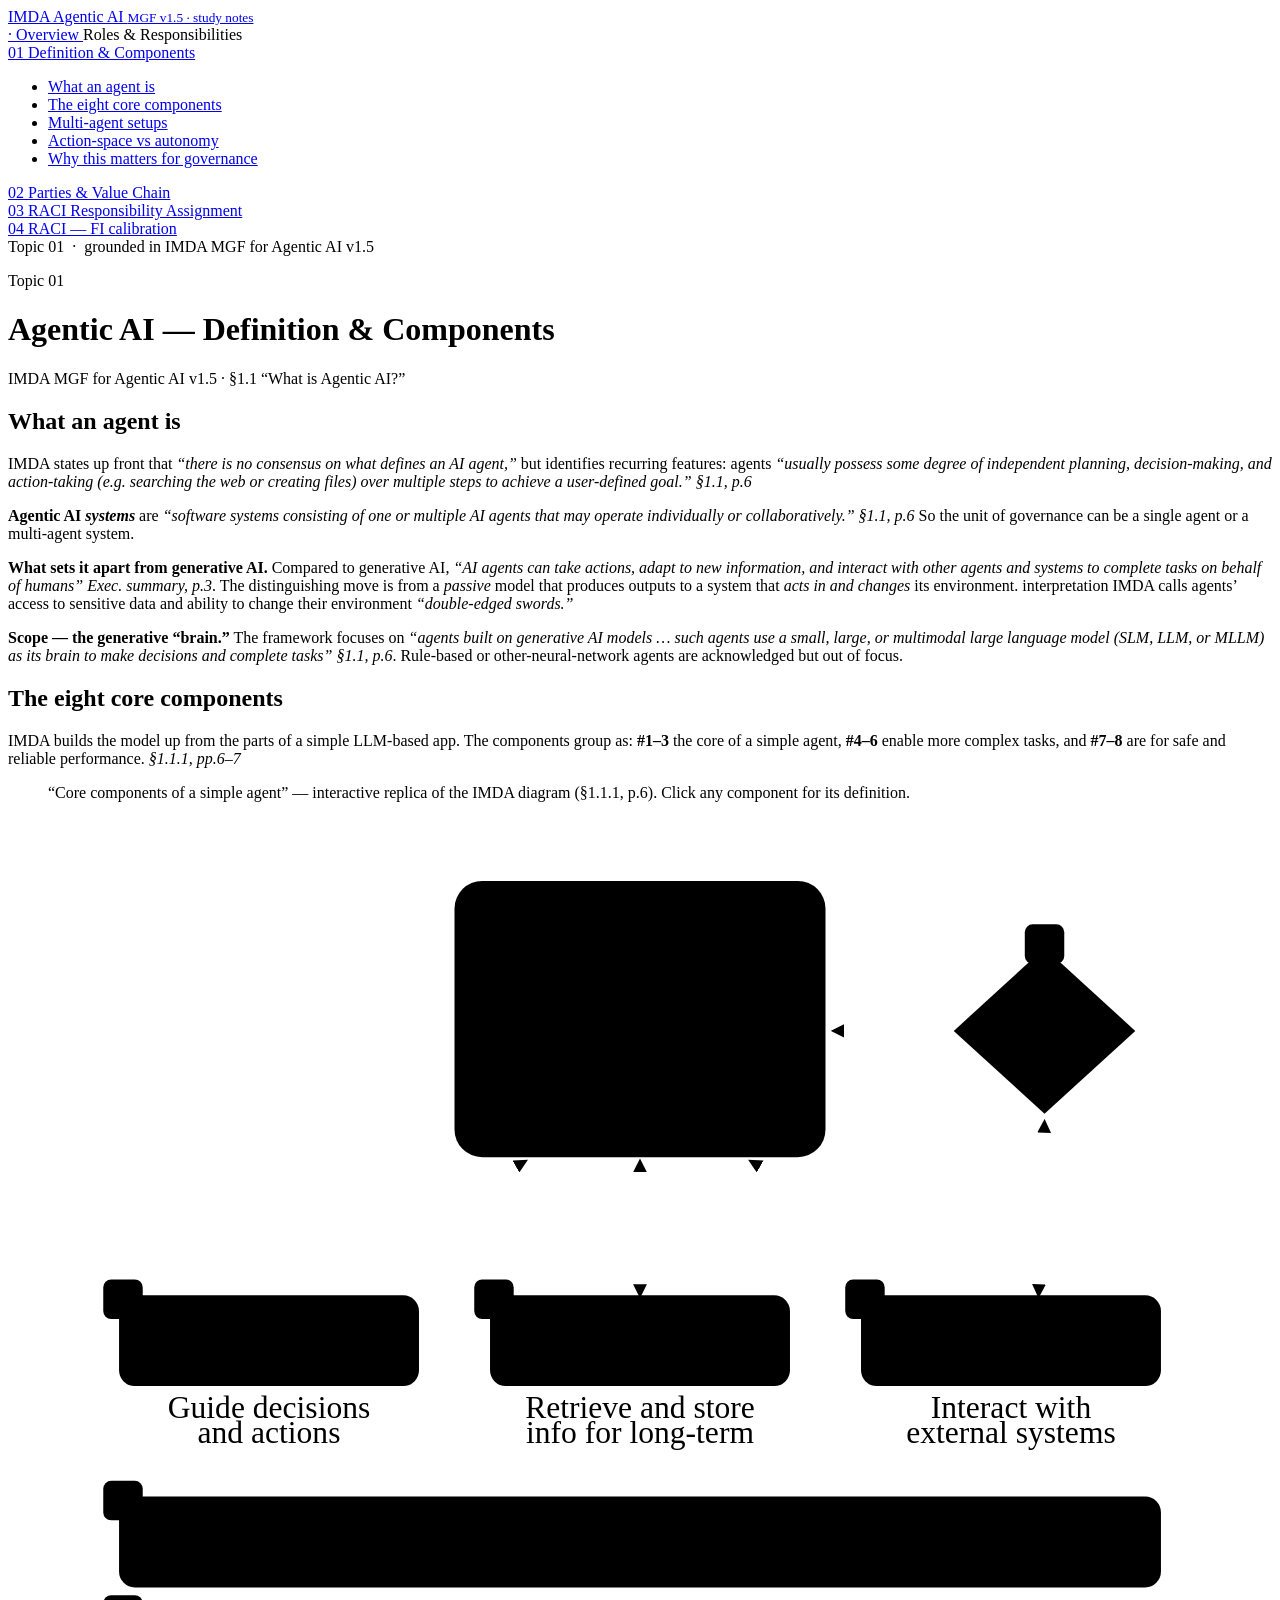
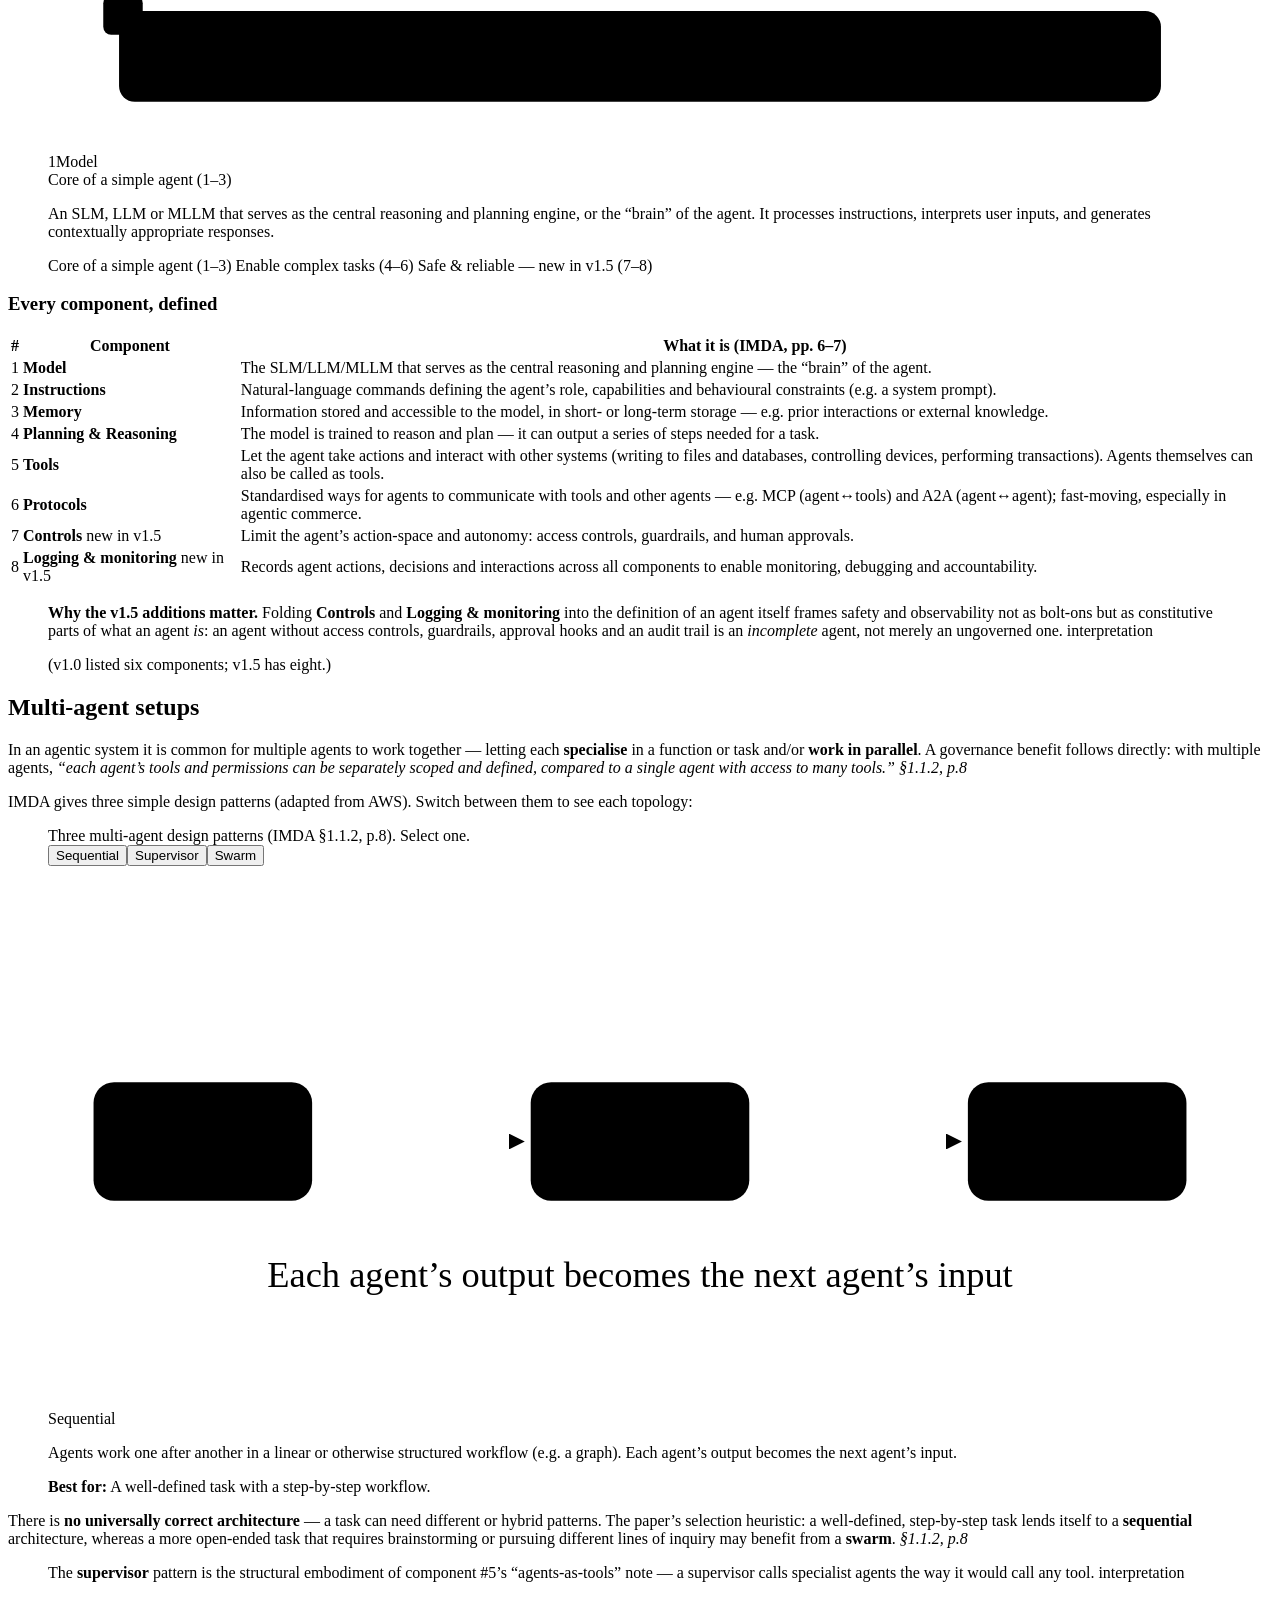
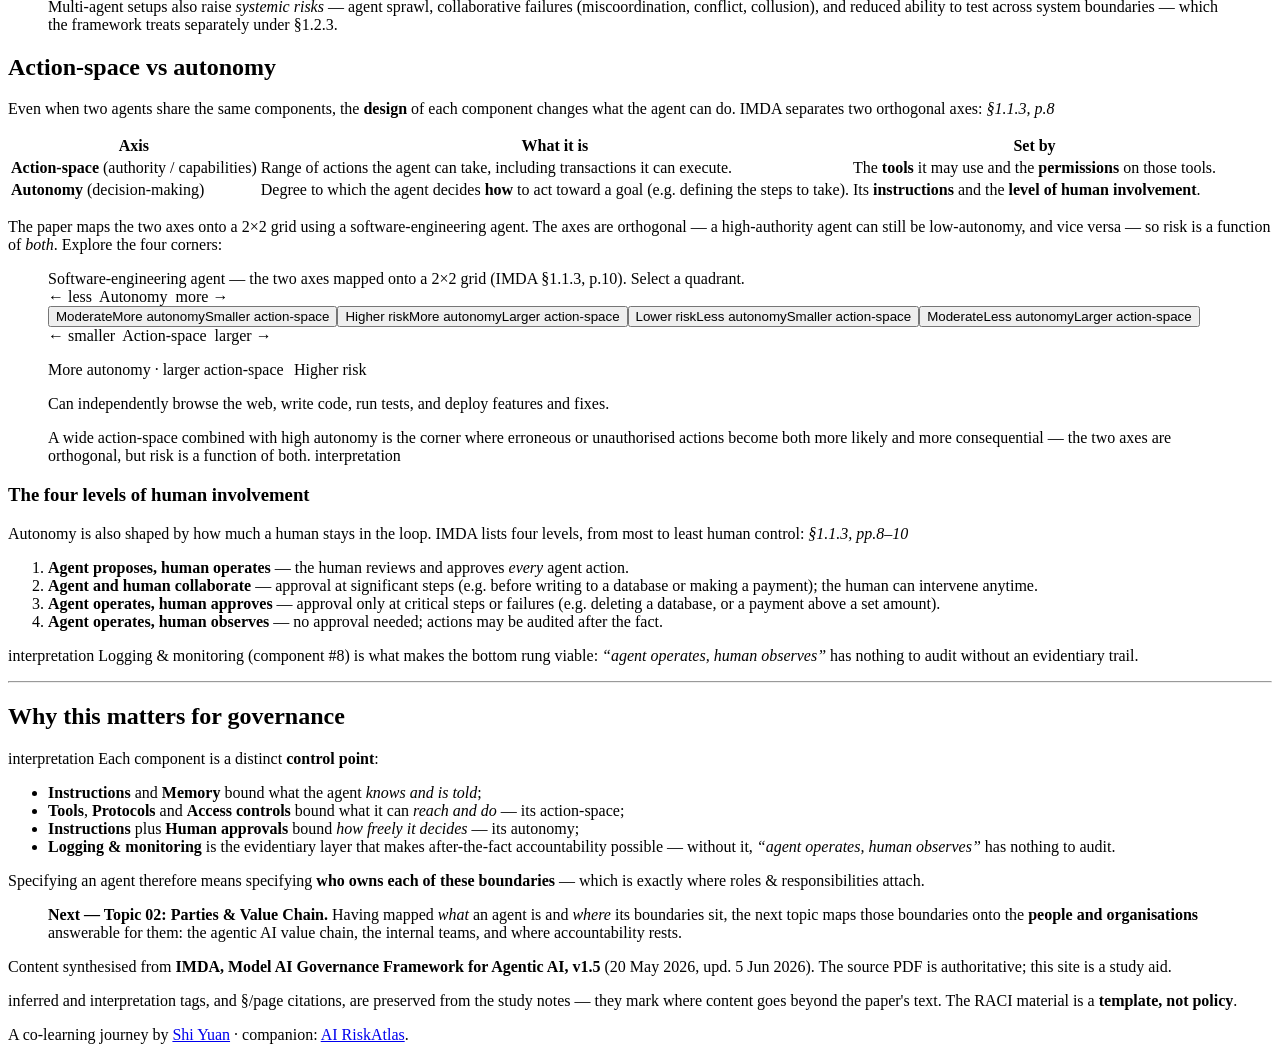
==== topics/01-definition-and-components/index.html @ af9952f1 "deploy: 4b1be02dca4de7b9a0b0b59818ac076d684503c4 tangshiyuan/imda-agentic@4b1be02dca4de7b9a0b0b59818" ====
<!DOCTYPE html><html lang="en"> <head><meta charset="utf-8"><meta name="viewport" content="width=device-width, initial-scale=1"><meta name="generator" content="Astro v5.18.2"><title>Agentic AI — Definition &amp; Components · IMDA Agentic AI</title><meta name="description" content="An interactive study of the IMDA Model AI Governance Framework for Agentic AI (v1.5)."><link rel="stylesheet" href="/imda-agentic-site/_astro/index.CFc7C2Ua.css"></head> <body> <div class="shell"> <aside class="sidebar"> <a class="brand" href="/imda-agentic-site/">
IMDA Agentic AI
<small>MGF v1.5 · study notes</small> </a> <nav class="nav" aria-label="Topics"> <a href="/imda-agentic-site/" class> <span class="num">·</span> Overview
</a> <span class="nav-label">Roles &amp; Responsibilities</span> <div class="nav-group"> <a href="/imda-agentic-site/topics/01-definition-and-components" class="active"> <span class="num">01</span> Definition &amp; Components </a> <ul class="subnav"> <li><a href="#what-an-agent-is" data-slug="what-an-agent-is">What an agent is</a></li><li><a href="#the-eight-core-components" data-slug="the-eight-core-components">The eight core components</a></li><li><a href="#multi-agent-setups" data-slug="multi-agent-setups">Multi-agent setups</a></li><li><a href="#action-space-vs-autonomy" data-slug="action-space-vs-autonomy">Action-space vs autonomy</a></li><li><a href="#why-this-matters-for-governance" data-slug="why-this-matters-for-governance">Why this matters for governance</a></li> </ul> </div><div class="nav-group"> <a href="/imda-agentic-site/topics/02-parties-and-value-chain" class> <span class="num">02</span> Parties &amp; Value Chain </a>  </div><div class="nav-group"> <a href="/imda-agentic-site/topics/03-rr-raci-scaffold" class> <span class="num">03</span> RACI Responsibility Assignment </a>  </div><div class="nav-group"> <a href="/imda-agentic-site/topics/04-raci-fi-calibration" class> <span class="num">04</span> RACI — FI calibration </a>  </div> </nav> </aside> <div class="main"> <div class="topbar"> <span class="crumb">Topic 01</span>
&nbsp;·&nbsp; grounded in IMDA MGF for Agentic AI v1.5
</div> <main class="content"> <header class="page-head"> <p class="eyebrow">Topic 01</p> <h1>Agentic AI — Definition &amp; Components</h1> <p class="subtitle">IMDA MGF for Agentic AI v1.5 · §1.1 “What is Agentic AI?”</p> </header> <div class="prose"> <h2 id="what-an-agent-is">What an agent is</h2>
<p>IMDA states up front that <em>“there is no consensus on what defines an AI agent,”</em> but identifies recurring features: agents <em>“usually possess some degree of independent planning, decision-making, and action-taking (e.g. searching the web or creating files) over multiple steps to achieve a user-defined goal.”</em> <cite class="cite" title="IMDA MGF for Agentic AI v1.5 — §1.1 What is Agentic AI?">§1.1, p.6</cite></p>
<p><strong>Agentic AI <em>systems</em></strong> are <em>“software systems consisting of one or multiple AI agents that may operate individually or collaboratively.”</em> <cite class="cite" title="IMDA MGF for Agentic AI v1.5 — §1.1">§1.1, p.6</cite> So the unit of governance can be a single agent or a multi-agent system.</p>
<p><strong>What sets it apart from generative AI.</strong> Compared to generative AI, <em>“AI agents can take actions, adapt to new information, and interact with other agents and systems to complete tasks on behalf of humans”</em> <cite class="cite" title="IMDA MGF for Agentic AI v1.5 — Executive Summary">Exec. summary, p.3</cite>. The distinguishing move is from a <em>passive</em> model that produces outputs to a system that <em>acts in and changes</em> its environment. <span class="marker marker-interpretation" title="Interpretation — synthesis going beyond the IMDA text; not stated in the paper.">interpretation</span> IMDA calls agents’ access to sensitive data and ability to change their environment <em>“double-edged swords.”</em></p>
<p><strong>Scope — the generative “brain.”</strong> The framework focuses on <em>“agents built on generative AI models … such agents use a small, large, or multimodal large language model (SLM, LLM, or MLLM) as its brain to make decisions and complete tasks”</em> <cite class="cite" title="IMDA MGF for Agentic AI v1.5 — §1.1">§1.1, p.6</cite>. Rule-based or other-neural-network agents are acknowledged but out of focus.</p>
<h2 id="the-eight-core-components">The eight core components</h2>
<p>IMDA builds the model up from the parts of a simple LLM-based app. The components group as: <strong>#1–3</strong> the core of a simple agent, <strong>#4–6</strong> enable more complex tasks, and <strong>#7–8</strong> are for safe and reliable performance. <cite class="cite" title="IMDA MGF for Agentic AI v1.5 — §1.1.1 Core components">§1.1.1, pp.6–7</cite></p>
<astro-island uid="Zp6GuY" prefix="r3" component-url="/imda-agentic-site/_astro/ComponentDiagram.2StuelIk.js" component-export="default" renderer-url="/imda-agentic-site/_astro/client.DDKUPYx9.js" props="{}" ssr client="visible" opts="{&quot;name&quot;:&quot;ComponentDiagram&quot;,&quot;value&quot;:true}" await-children><figure class="cd"><figcaption class="cd-caption">“Core components of a simple agent” — interactive replica of the IMDA diagram (§1.1.1, p.6). Click any component for its definition.</figcaption><div class="cd-layout"><svg class="cd-svg" viewBox="0 0 600 480" role="img" aria-label="Diagram of the eight core components of an agent"><title>Core components of a simple agent</title><defs><marker id="cd-ah" viewBox="0 0 10 10" refX="8" refY="5" markerWidth="7" markerHeight="7" orient="auto-start-reverse"><path d="M0,0 L10,5 L0,10 z" class="cd-arrowhead"></path></marker></defs><rect class="cd-brain" x="206" y="40" width="188" height="140" rx="14"></rect><path class="cd-arrow-line" d="M120,250 L242,182" marker-end="url(#cd-ah)"></path><path class="cd-arrow-line" d="M300,250 L300,182" marker-start="url(#cd-ah)" marker-end="url(#cd-ah)"></path><path class="cd-arrow-line" d="M478,250 L356,182" marker-end="url(#cd-ah)"></path><path class="cd-arrow-line" d="M502,250 L505,162" marker-start="url(#cd-ah)" marker-end="url(#cd-ah)"></path><path class="cd-arrow-line" d="M459,116 L398,116" marker-end="url(#cd-ah)"></path><g class="cd-node cd-core selected" role="button" tabindex="0" aria-pressed="true" aria-label="1. Model"><rect class="cd-rect" x="222" y="54" width="156" height="42" rx="8"></rect><text class="cd-label" x="300" y="75" text-anchor="middle" dominant-baseline="central">Model</text><g class="cd-badge" aria-hidden="true"><rect x="214" y="46" width="20" height="20" rx="4"></rect><text x="224" y="56" text-anchor="middle" dominant-baseline="central">1</text></g></g><g class="cd-node cd-enabling" role="button" tabindex="0" aria-pressed="false" aria-label="4. Planning &amp; Reasoning"><rect class="cd-rect" x="222" y="108" width="156" height="56" rx="8"></rect><text class="cd-label" x="300" y="128" text-anchor="middle" dominant-baseline="central">Planning &amp;</text><text class="cd-label" x="300" y="144" text-anchor="middle" dominant-baseline="central">Reasoning</text><g class="cd-badge" aria-hidden="true"><rect x="214" y="100" width="20" height="20" rx="4"></rect><text x="224" y="110" text-anchor="middle" dominant-baseline="central">4</text></g></g><g class="cd-node cd-enabling" role="button" tabindex="0" aria-pressed="false" aria-label="6. Protocols"><polygon class="cd-rect" points="505,74 551,116 505,158 459,116"></polygon><text class="cd-label" x="505" y="111" text-anchor="middle" dominant-baseline="central">Protocols</text><text class="cd-sublabel" x="505" y="126" text-anchor="middle" dominant-baseline="central">e.g. MCP</text><g class="cd-badge" aria-hidden="true"><rect x="495" y="62" width="20" height="20" rx="4"></rect><text x="505" y="72" text-anchor="middle" dominant-baseline="central">6</text></g></g><g class="cd-node cd-core" role="button" tabindex="0" aria-pressed="false" aria-label="2. Instructions"><rect class="cd-rect" x="36" y="250" width="152" height="46" rx="8"></rect><text class="cd-label" x="112" y="273" text-anchor="middle" dominant-baseline="central">Instructions</text><g class="cd-badge" aria-hidden="true"><rect x="28" y="242" width="20" height="20" rx="4"></rect><text x="38" y="252" text-anchor="middle" dominant-baseline="central">2</text></g><text class="cd-undercap" x="112" y="312" text-anchor="middle">Guide decisions</text><text class="cd-undercap" x="112" y="325" text-anchor="middle">and actions</text></g><g class="cd-node cd-core" role="button" tabindex="0" aria-pressed="false" aria-label="3. Memory"><rect class="cd-rect" x="224" y="250" width="152" height="46" rx="8"></rect><text class="cd-label" x="300" y="273" text-anchor="middle" dominant-baseline="central">Memory</text><g class="cd-badge" aria-hidden="true"><rect x="216" y="242" width="20" height="20" rx="4"></rect><text x="226" y="252" text-anchor="middle" dominant-baseline="central">3</text></g><text class="cd-undercap" x="300" y="312" text-anchor="middle">Retrieve and store</text><text class="cd-undercap" x="300" y="325" text-anchor="middle">info for long-term</text></g><g class="cd-node cd-enabling" role="button" tabindex="0" aria-pressed="false" aria-label="5. Tools"><rect class="cd-rect" x="412" y="250" width="152" height="46" rx="8"></rect><text class="cd-label" x="488" y="273" text-anchor="middle" dominant-baseline="central">Tools</text><g class="cd-badge" aria-hidden="true"><rect x="404" y="242" width="20" height="20" rx="4"></rect><text x="414" y="252" text-anchor="middle" dominant-baseline="central">5</text></g><text class="cd-undercap" x="488" y="312" text-anchor="middle">Interact with</text><text class="cd-undercap" x="488" y="325" text-anchor="middle">external systems</text></g><g class="cd-node cd-safe" role="button" tabindex="0" aria-pressed="false" aria-label="7. Controls"><rect class="cd-rect" x="36" y="352" width="528" height="46" rx="8"></rect><text x="300" y="376" text-anchor="middle" dominant-baseline="central"><tspan class="cd-bar-label">Controls </tspan><tspan class="cd-bar-sub">· access controls · guardrails · human approvals</tspan></text><g class="cd-badge" aria-hidden="true"><rect x="28" y="344" width="20" height="20" rx="4"></rect><text x="38" y="354" text-anchor="middle" dominant-baseline="central">7</text></g><g class="cd-vtag" aria-hidden="true"><rect x="508" y="364" width="46" height="20" rx="5"></rect><text x="531" y="374" text-anchor="middle" dominant-baseline="central">v1.5</text></g></g><g class="cd-node cd-safe" role="button" tabindex="0" aria-pressed="false" aria-label="8. Logging &amp; monitoring"><rect class="cd-rect" x="36" y="410" width="528" height="46" rx="8"></rect><text class="cd-bar-label" x="300" y="434" text-anchor="middle" dominant-baseline="central">Logging and monitoring</text><g class="cd-badge" aria-hidden="true"><rect x="28" y="402" width="20" height="20" rx="4"></rect><text x="38" y="412" text-anchor="middle" dominant-baseline="central">8</text></g><g class="cd-vtag" aria-hidden="true"><rect x="508" y="422" width="46" height="20" rx="5"></rect><text x="531" y="432" text-anchor="middle" dominant-baseline="central">v1.5</text></g></g></svg><aside class="cd-panel" aria-live="polite"><div class="cd-panel-head"><span class="cd-pn-num">1</span><span class="cd-pn-name">Model</span></div><span class="cd-grouptag core">Core of a simple agent (1–3)</span><p class="cd-def">An SLM, LLM or MLLM that serves as the central reasoning and planning engine, or the “brain” of the agent. It processes instructions, interprets user inputs, and generates contextually appropriate responses.</p></aside></div><div class="cd-legend" aria-hidden="true"><span><i class="cd-sw cd-sw-core"></i> Core of a simple agent (1–3)</span><span><i class="cd-sw cd-sw-enabling"></i> Enable complex tasks (4–6)</span><span><i class="cd-sw cd-sw-safe"></i> Safe &amp; reliable — new in v1.5 (7–8)</span></div></figure><!--astro:end--></astro-island>
<h3 id="every-component-defined">Every component, defined</h3>


















































<table><thead><tr><th>#</th><th>Component</th><th>What it is (IMDA, pp. 6–7)</th></tr></thead><tbody><tr><td>1</td><td><strong>Model</strong></td><td>The SLM/LLM/MLLM that serves as the central reasoning and planning engine — the “brain” of the agent.</td></tr><tr><td>2</td><td><strong>Instructions</strong></td><td>Natural-language commands defining the agent’s role, capabilities and behavioural constraints (e.g. a system prompt).</td></tr><tr><td>3</td><td><strong>Memory</strong></td><td>Information stored and accessible to the model, in short- or long-term storage — e.g. prior interactions or external knowledge.</td></tr><tr><td>4</td><td><strong>Planning &amp; Reasoning</strong></td><td>The model is trained to reason and plan — it can output a series of steps needed for a task.</td></tr><tr><td>5</td><td><strong>Tools</strong></td><td>Let the agent take actions and interact with other systems (writing to files and databases, controlling devices, performing transactions). Agents themselves can also be called as tools.</td></tr><tr><td>6</td><td><strong>Protocols</strong></td><td>Standardised ways for agents to communicate with tools and other agents — e.g. MCP (agent↔tools) and A2A (agent↔agent); fast-moving, especially in agentic commerce.</td></tr><tr><td>7</td><td><strong>Controls</strong> <span class="tag-new">new in v1.5</span></td><td>Limit the agent’s action-space and autonomy: access controls, guardrails, and human approvals.</td></tr><tr><td>8</td><td><strong>Logging &amp; monitoring</strong> <span class="tag-new">new in v1.5</span></td><td>Records agent actions, decisions and interactions across all components to enable monitoring, debugging and accountability.</td></tr></tbody></table>
<blockquote>
<p><strong>Why the v1.5 additions matter.</strong> Folding <strong>Controls</strong> and <strong>Logging &amp; monitoring</strong> into the definition of an agent itself frames safety and observability not as bolt-ons but as constitutive parts of what an agent <em>is</em>: an agent without access controls, guardrails, approval hooks and an audit trail is an <em>incomplete</em> agent, not merely an ungoverned one. <span class="marker marker-interpretation" title="Interpretation — synthesis going beyond the IMDA text; not stated in the paper.">interpretation</span></p>
<p>(v1.0 listed six components; v1.5 has eight.)</p>
</blockquote>
<h2 id="multi-agent-setups">Multi-agent setups</h2>
<p>In an agentic system it is common for multiple agents to work together — letting each <strong>specialise</strong> in a function or task and/or <strong>work in parallel</strong>. A governance benefit follows directly: with multiple agents, <em>“each agent’s tools and permissions can be separately scoped and defined, compared to a single agent with access to many tools.”</em> <cite class="cite" title="IMDA MGF for Agentic AI v1.5 — §1.1.2 Multi-agent setups">§1.1.2, p.8</cite></p>
<p>IMDA gives three simple design patterns (adapted from AWS). Switch between them to see each topology:</p>
<style>astro-island,astro-slot,astro-static-slot{display:contents}</style><script>(()=>{var a=(s,i,o)=>{let r=async()=>{await(await s())()},t=typeof i.value=="object"?i.value:void 0,c={rootMargin:t==null?void 0:t.rootMargin},n=new IntersectionObserver(e=>{for(let l of e)if(l.isIntersecting){n.disconnect(),r();break}},c);for(let e of o.children)n.observe(e)};(self.Astro||(self.Astro={})).visible=a;window.dispatchEvent(new Event("astro:visible"));})();</script><script>(()=>{var A=Object.defineProperty;var g=(i,o,a)=>o in i?A(i,o,{enumerable:!0,configurable:!0,writable:!0,value:a}):i[o]=a;var d=(i,o,a)=>g(i,typeof o!="symbol"?o+"":o,a);{let i={0:t=>m(t),1:t=>a(t),2:t=>new RegExp(t),3:t=>new Date(t),4:t=>new Map(a(t)),5:t=>new Set(a(t)),6:t=>BigInt(t),7:t=>new URL(t),8:t=>new Uint8Array(t),9:t=>new Uint16Array(t),10:t=>new Uint32Array(t),11:t=>1/0*t},o=t=>{let[l,e]=t;return l in i?i[l](e):void 0},a=t=>t.map(o),m=t=>typeof t!="object"||t===null?t:Object.fromEntries(Object.entries(t).map(([l,e])=>[l,o(e)]));class y extends HTMLElement{constructor(){super(...arguments);d(this,"Component");d(this,"hydrator");d(this,"hydrate",async()=>{var b;if(!this.hydrator||!this.isConnected)return;let e=(b=this.parentElement)==null?void 0:b.closest("astro-island[ssr]");if(e){e.addEventListener("astro:hydrate",this.hydrate,{once:!0});return}let c=this.querySelectorAll("astro-slot"),n={},h=this.querySelectorAll("template[data-astro-template]");for(let r of h){let s=r.closest(this.tagName);s!=null&&s.isSameNode(this)&&(n[r.getAttribute("data-astro-template")||"default"]=r.innerHTML,r.remove())}for(let r of c){let s=r.closest(this.tagName);s!=null&&s.isSameNode(this)&&(n[r.getAttribute("name")||"default"]=r.innerHTML)}let p;try{p=this.hasAttribute("props")?m(JSON.parse(this.getAttribute("props"))):{}}catch(r){let s=this.getAttribute("component-url")||"<unknown>",v=this.getAttribute("component-export");throw v&&(s+=` (export ${v})`),console.error(`[hydrate] Error parsing props for component ${s}`,this.getAttribute("props"),r),r}let u;await this.hydrator(this)(this.Component,p,n,{client:this.getAttribute("client")}),this.removeAttribute("ssr"),this.dispatchEvent(new CustomEvent("astro:hydrate"))});d(this,"unmount",()=>{this.isConnected||this.dispatchEvent(new CustomEvent("astro:unmount"))})}disconnectedCallback(){document.removeEventListener("astro:after-swap",this.unmount),document.addEventListener("astro:after-swap",this.unmount,{once:!0})}connectedCallback(){if(!this.hasAttribute("await-children")||document.readyState==="interactive"||document.readyState==="complete")this.childrenConnectedCallback();else{let e=()=>{document.removeEventListener("DOMContentLoaded",e),c.disconnect(),this.childrenConnectedCallback()},c=new MutationObserver(()=>{var n;((n=this.lastChild)==null?void 0:n.nodeType)===Node.COMMENT_NODE&&this.lastChild.nodeValue==="astro:end"&&(this.lastChild.remove(),e())});c.observe(this,{childList:!0}),document.addEventListener("DOMContentLoaded",e)}}async childrenConnectedCallback(){let e=this.getAttribute("before-hydration-url");e&&await import(e),this.start()}async start(){let e=JSON.parse(this.getAttribute("opts")),c=this.getAttribute("client");if(Astro[c]===void 0){window.addEventListener(`astro:${c}`,()=>this.start(),{once:!0});return}try{await Astro[c](async()=>{let n=this.getAttribute("renderer-url"),[h,{default:p}]=await Promise.all([import(this.getAttribute("component-url")),n?import(n):()=>()=>{}]),u=this.getAttribute("component-export")||"default";if(!u.includes("."))this.Component=h[u];else{this.Component=h;for(let f of u.split("."))this.Component=this.Component[f]}return this.hydrator=p,this.hydrate},e,this)}catch(n){console.error(`[astro-island] Error hydrating ${this.getAttribute("component-url")}`,n)}}attributeChangedCallback(){this.hydrate()}}d(y,"observedAttributes",["props"]),customElements.get("astro-island")||customElements.define("astro-island",y)}})();</script><astro-island uid="Z1gFYyx" prefix="r4" component-url="/imda-agentic-site/_astro/MultiAgentPatterns.zB-WgwzD.js" component-export="default" renderer-url="/imda-agentic-site/_astro/client.DDKUPYx9.js" props="{}" ssr client="visible" opts="{&quot;name&quot;:&quot;MultiAgentPatterns&quot;,&quot;value&quot;:true}" await-children><figure class="ma"><figcaption class="ma-caption">Three multi-agent design patterns (IMDA §1.1.2, p.8). Select one.</figcaption><div class="ma-tabs" role="tablist" aria-label="Multi-agent patterns"><button type="button" role="tab" aria-selected="true" class="ma-tab active">Sequential</button><button type="button" role="tab" aria-selected="false" class="ma-tab">Supervisor</button><button type="button" role="tab" aria-selected="false" class="ma-tab">Swarm</button></div><div class="ma-layout"><svg class="ma-svg" viewBox="0 0 520 230" role="img" aria-label="Sequential pattern topology"><defs><marker id="ma-ah" viewBox="0 0 10 10" refX="8" refY="5" markerWidth="7" markerHeight="7" orient="auto-start-reverse"><path d="M0,0 L10,5 L0,10 z" class="ma-edge-head"></path></marker></defs><path class="ma-edge" d="M116,121 L208,121" marker-end="url(#ma-ah)"></path><path class="ma-edge" d="M308,121 L400,121" marker-end="url(#ma-ah)"></path><g class="ma-node ma-agent"><rect x="20" y="95" width="96" height="52" rx="9"></rect><text class="ma-label" x="68" y="123" text-anchor="middle" dominant-baseline="central">Agent</text></g><g class="ma-node ma-agent"><rect x="212" y="95" width="96" height="52" rx="9"></rect><text class="ma-label" x="260" y="123" text-anchor="middle" dominant-baseline="central">Agent</text></g><g class="ma-node ma-agent"><rect x="404" y="95" width="96" height="52" rx="9"></rect><text class="ma-label" x="452" y="123" text-anchor="middle" dominant-baseline="central">Agent</text></g><text class="ma-flowcap" x="260" y="185" text-anchor="middle">Each agent’s output becomes the next agent’s input</text></svg><aside class="ma-panel" aria-live="polite"><p class="ma-panel-name">Sequential</p><p class="ma-def">Agents work one after another in a linear or otherwise structured workflow (e.g. a graph). Each agent’s output becomes the next agent’s input.</p><p class="ma-best"><strong>Best for:</strong> <!-- -->A well-defined task with a step-by-step workflow.</p></aside></div></figure><!--astro:end--></astro-island>
<p>There is <strong>no universally correct architecture</strong> — a task can need different or hybrid patterns. The paper’s selection heuristic: a well-defined, step-by-step task lends itself to a <strong>sequential</strong> architecture, whereas a more open-ended task that requires brainstorming or pursuing different lines of inquiry may benefit from a <strong>swarm</strong>. <cite class="cite" title="IMDA MGF for Agentic AI v1.5 — §1.1.2">§1.1.2, p.8</cite></p>
<blockquote>
<p>The <strong>supervisor</strong> pattern is the structural embodiment of component #5’s “agents-as-tools” note — a supervisor calls specialist agents the way it would call any tool. <span class="marker marker-interpretation" title="Interpretation — synthesis going beyond the IMDA text; not stated in the paper.">interpretation</span></p>
<p>Multi-agent setups also raise <em>systemic risks</em> — agent sprawl, collaborative failures (miscoordination, conflict, collusion), and reduced ability to test across system boundaries — which the framework treats separately under §1.2.3.</p>
</blockquote>
<h2 id="action-space-vs-autonomy">Action-space vs autonomy</h2>
<p>Even when two agents share the same components, the <strong>design</strong> of each component changes what the agent can do. IMDA separates two orthogonal axes: <cite class="cite" title="IMDA MGF for Agentic AI v1.5 — §1.1.3 How agent design affects capabilities">§1.1.3, p.8</cite></p>




















<table><thead><tr><th>Axis</th><th>What it is</th><th>Set by</th></tr></thead><tbody><tr><td><strong>Action-space</strong> (authority / capabilities)</td><td>Range of actions the agent can take, including transactions it can execute.</td><td>The <strong>tools</strong> it may use and the <strong>permissions</strong> on those tools.</td></tr><tr><td><strong>Autonomy</strong> (decision-making)</td><td>Degree to which the agent decides <strong>how</strong> to act toward a goal (e.g. defining the steps to take).</td><td>Its <strong>instructions</strong> and the <strong>level of human involvement</strong>.</td></tr></tbody></table>
<p>The paper maps the two axes onto a 2×2 grid using a software-engineering agent. The axes are orthogonal — a high-authority agent can still be low-autonomy, and vice versa — so risk is a function of <em>both</em>. Explore the four corners:</p>
<astro-island uid="LjWlu" prefix="r5" component-url="/imda-agentic-site/_astro/AutonomyGrid.BDHZIR9e.js" component-export="default" renderer-url="/imda-agentic-site/_astro/client.DDKUPYx9.js" props="{}" ssr client="visible" opts="{&quot;name&quot;:&quot;AutonomyGrid&quot;,&quot;value&quot;:true}" await-children><figure class="ag"><figcaption class="ag-caption">Software-engineering agent — the two axes mapped onto a 2×2 grid (IMDA §1.1.3, p.10). Select a quadrant.</figcaption><div class="ag-layout"><div class="ag-figure"><div class="ag-axis-y">← less  Autonomy  more →</div><div class="ag-grid" role="group" aria-label="Autonomy by action-space quadrants"><button type="button" class="ag-cell r2" aria-pressed="false"><span class="risk-pill risk-2">Moderate</span><span class="lab">More<!-- --> autonomy</span><span class="sub">Smaller<!-- --> action-space</span></button><button type="button" class="ag-cell r3 selected" aria-pressed="true"><span class="risk-pill risk-3">Higher risk</span><span class="lab">More<!-- --> autonomy</span><span class="sub">Larger<!-- --> action-space</span></button><button type="button" class="ag-cell r1" aria-pressed="false"><span class="risk-pill risk-1">Lower risk</span><span class="lab">Less<!-- --> autonomy</span><span class="sub">Smaller<!-- --> action-space</span></button><button type="button" class="ag-cell r2" aria-pressed="false"><span class="risk-pill risk-2">Moderate</span><span class="lab">Less<!-- --> autonomy</span><span class="sub">Larger<!-- --> action-space</span></button></div><div class="ag-axis-x">← smaller  Action-space  larger →</div></div><aside class="ag-panel" aria-live="polite"><p class="ag-panel-label">More<!-- --> autonomy ·<!-- --> <!-- -->larger<!-- --> action-space<!-- --> <span class="risk-pill risk-3" style="margin-left:0.4rem">Higher risk</span></p><p class="ag-eg">Can independently browse the web, write code, run tests, and deploy features and fixes.</p><p class="ag-note">A wide action-space combined with high autonomy is the corner where erroneous or unauthorised actions become both more likely and more consequential — the two axes are orthogonal, but risk is a function of both.<!-- --> <span class="marker marker-interpretation" title="Synthesis beyond the IMDA text.">interpretation</span></p></aside></div></figure><!--astro:end--></astro-island>
<h3 id="the-four-levels-of-human-involvement">The four levels of human involvement</h3>
<p>Autonomy is also shaped by how much a human stays in the loop. IMDA lists four levels, from most to least human control: <cite class="cite" title="IMDA MGF for Agentic AI v1.5 — §1.1.3, adapting Knight First Amendment Institute, ‘Levels of Autonomy for AI Agents’">§1.1.3, pp.8–10</cite></p>
<ol>
<li><strong>Agent proposes, human operates</strong> — the human reviews and approves <em>every</em> agent action.</li>
<li><strong>Agent and human collaborate</strong> — approval at significant steps (e.g. before writing to a database or making a payment); the human can intervene anytime.</li>
<li><strong>Agent operates, human approves</strong> — approval only at critical steps or failures (e.g. deleting a database, or a payment above a set amount).</li>
<li><strong>Agent operates, human observes</strong> — no approval needed; actions may be audited after the fact.</li>
</ol>
<p><span class="marker marker-interpretation" title="Synthesis beyond the IMDA text.">interpretation</span> Logging &amp; monitoring (component #8) is what makes the bottom rung viable: <em>“agent operates, human observes”</em> has nothing to audit without an evidentiary trail.</p>
<hr/>
<h2 id="why-this-matters-for-governance">Why this matters for governance</h2>
<p><span class="marker marker-interpretation" title="Interpretation — synthesis going beyond the IMDA text; not stated in the paper.">interpretation</span> Each component is a distinct <strong>control point</strong>:</p>
<ul>
<li><strong>Instructions</strong> and <strong>Memory</strong> bound what the agent <em>knows and is told</em>;</li>
<li><strong>Tools</strong>, <strong>Protocols</strong> and <strong>Access controls</strong> bound what it can <em>reach and do</em> — its action-space;</li>
<li><strong>Instructions</strong> plus <strong>Human approvals</strong> bound <em>how freely it decides</em> — its autonomy;</li>
<li><strong>Logging &amp; monitoring</strong> is the evidentiary layer that makes after-the-fact accountability possible — without it, <em>“agent operates, human observes”</em> has nothing to audit.</li>
</ul>
<p>Specifying an agent therefore means specifying <strong>who owns each of these boundaries</strong> — which is exactly where roles &amp; responsibilities attach.</p>
<blockquote>
<p><strong>Next — Topic 02: Parties &amp; Value Chain.</strong> Having mapped <em>what</em> an agent is and <em>where</em> its boundaries sit, the next topic maps those boundaries onto the <strong>people and organisations</strong> answerable for them: the agentic AI value chain, the internal teams, and where accountability rests.</p>
</blockquote> </div> </main> <footer class="foot"> <p>
Content synthesised from <strong>IMDA, Model AI Governance Framework for Agentic AI,
            v1.5</strong> (20 May 2026, upd. 5 Jun 2026). The source PDF is authoritative; this site
            is a study aid.
</p> <p> <span class="marker marker-inferred">inferred</span> and
<span class="marker marker-interpretation">interpretation</span> tags, and
            §/page citations, are preserved from the study notes — they mark where content goes
            beyond the paper's text. The RACI material is a <strong>template, not policy</strong>.
</p> <p class="foot-credit">
A co-learning journey by
<a href="https://www.linkedin.com/in/shi-yuan-tang/" target="_blank" rel="noopener">Shi Yuan</a>
· companion: <a href="https://riskatlas.principle.sg/" target="_blank" rel="noopener">AI RiskAtlas</a>.
</p> </footer> </div> </div> <script type="module">const o=Array.from(document.querySelectorAll(".subnav a[data-slug]")),r=Array.from(document.querySelectorAll("main.content h2[id]"));if(o.length&&r.length){const i=t=>o.forEach(e=>e.classList.toggle("active",e.getAttribute("data-slug")===t)),s=new IntersectionObserver(t=>{const e=t.filter(n=>n.isIntersecting).sort((n,c)=>n.boundingClientRect.top-c.boundingClientRect.top);e[0]&&i(e[0].target.id)},{rootMargin:"0px 0px -68% 0px"});r.forEach(t=>s.observe(t))}</script> </body> </html>
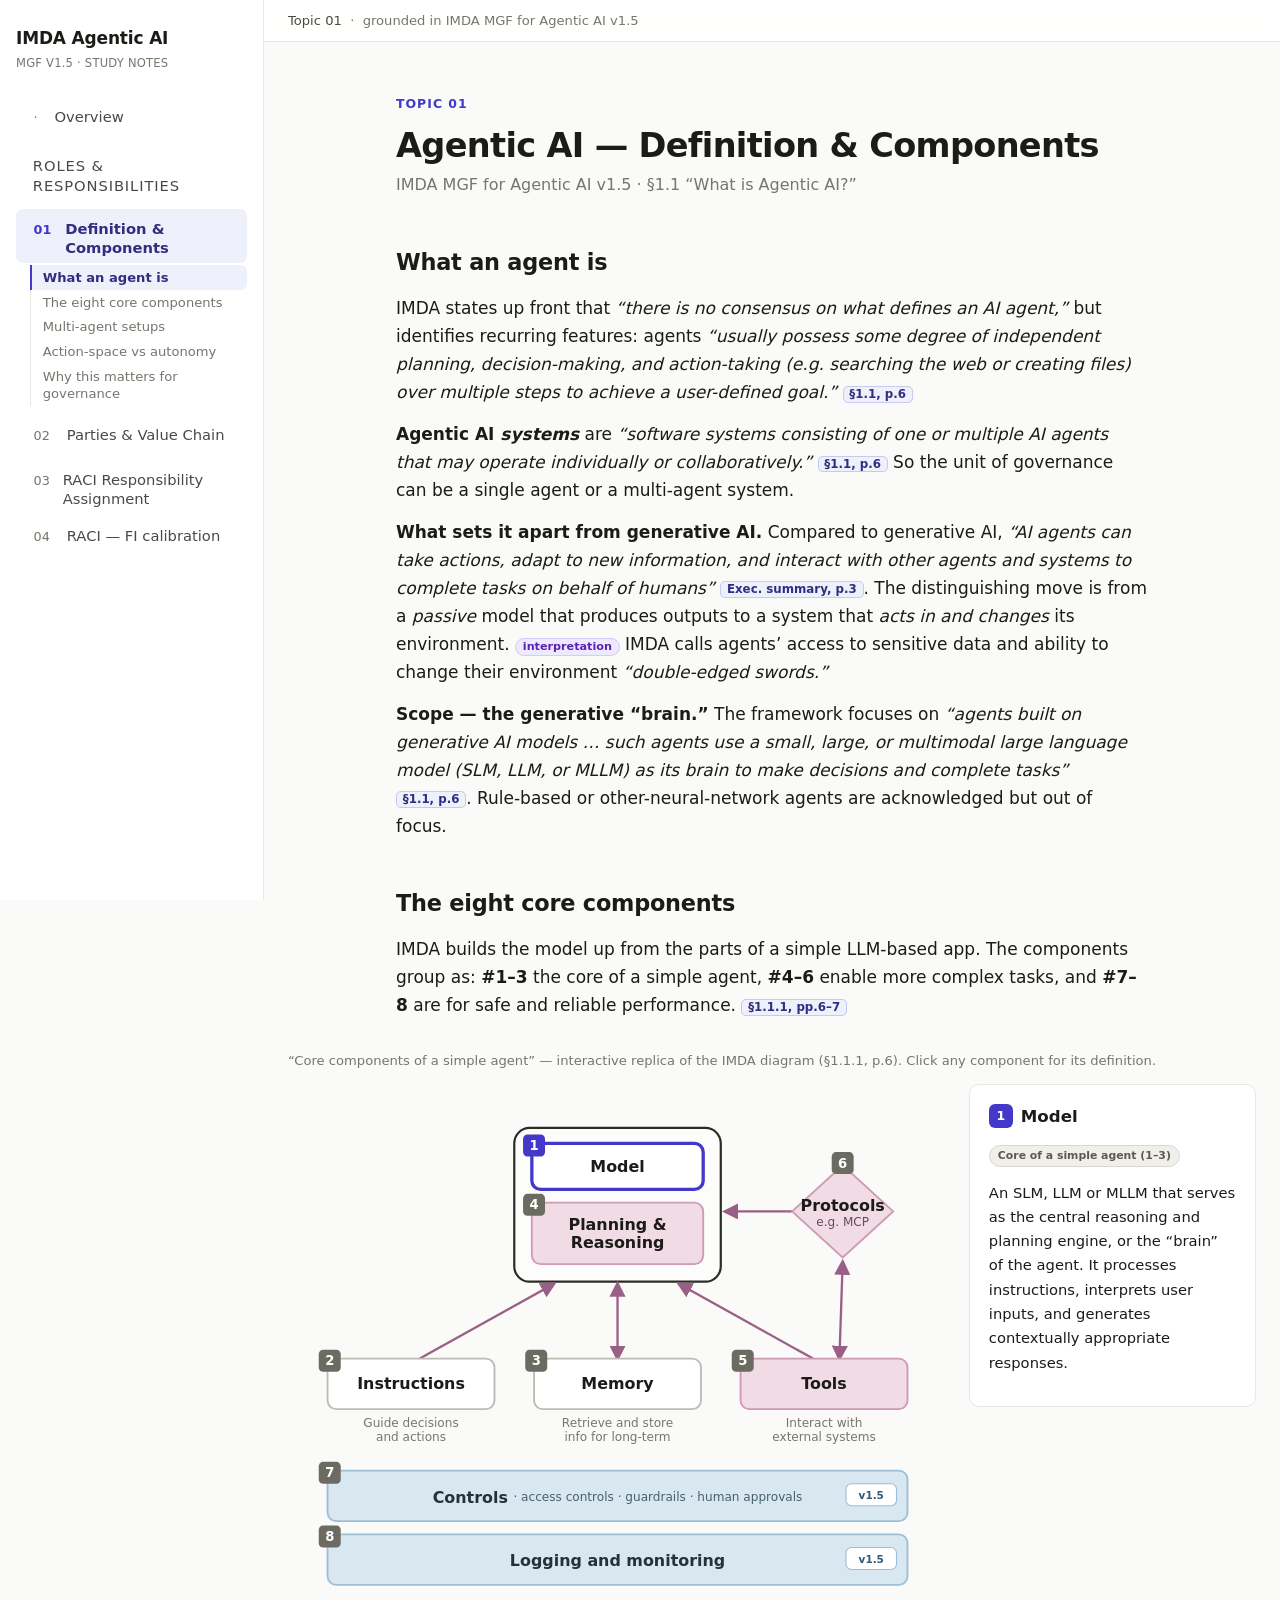
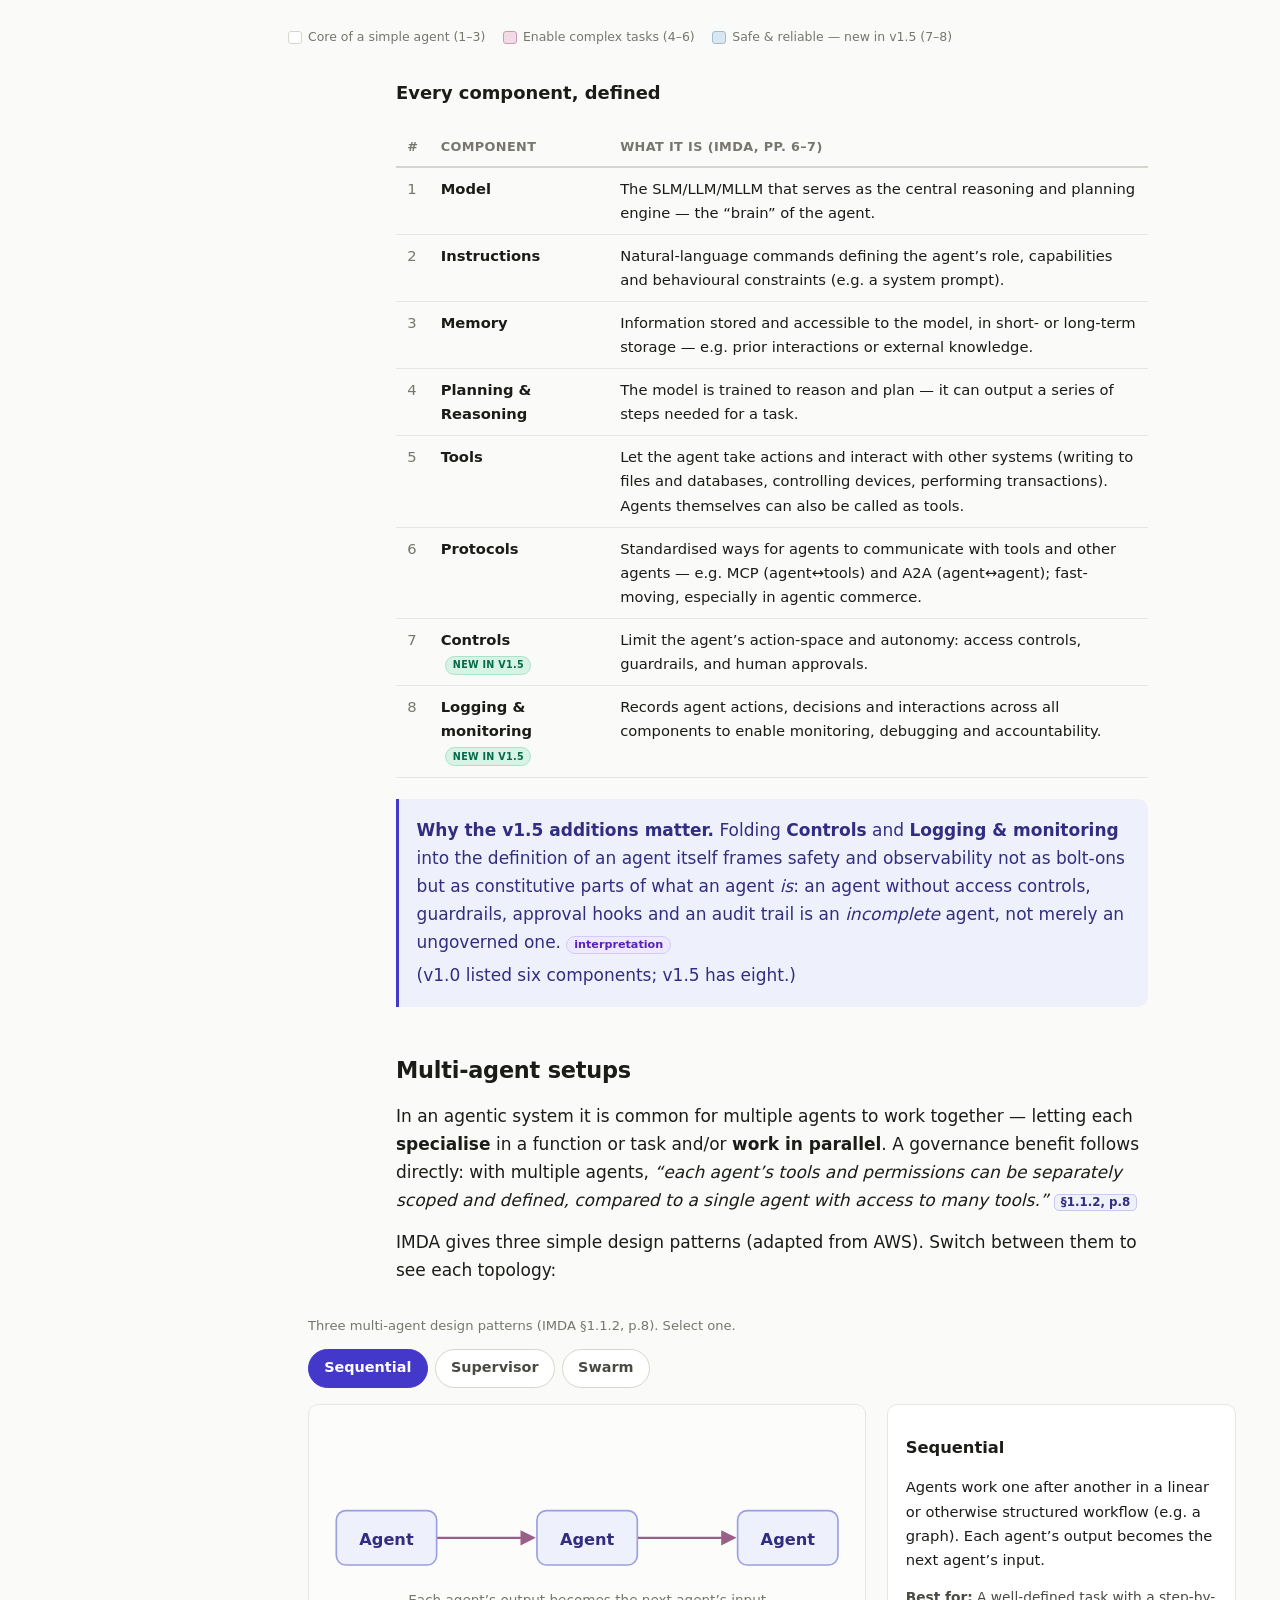
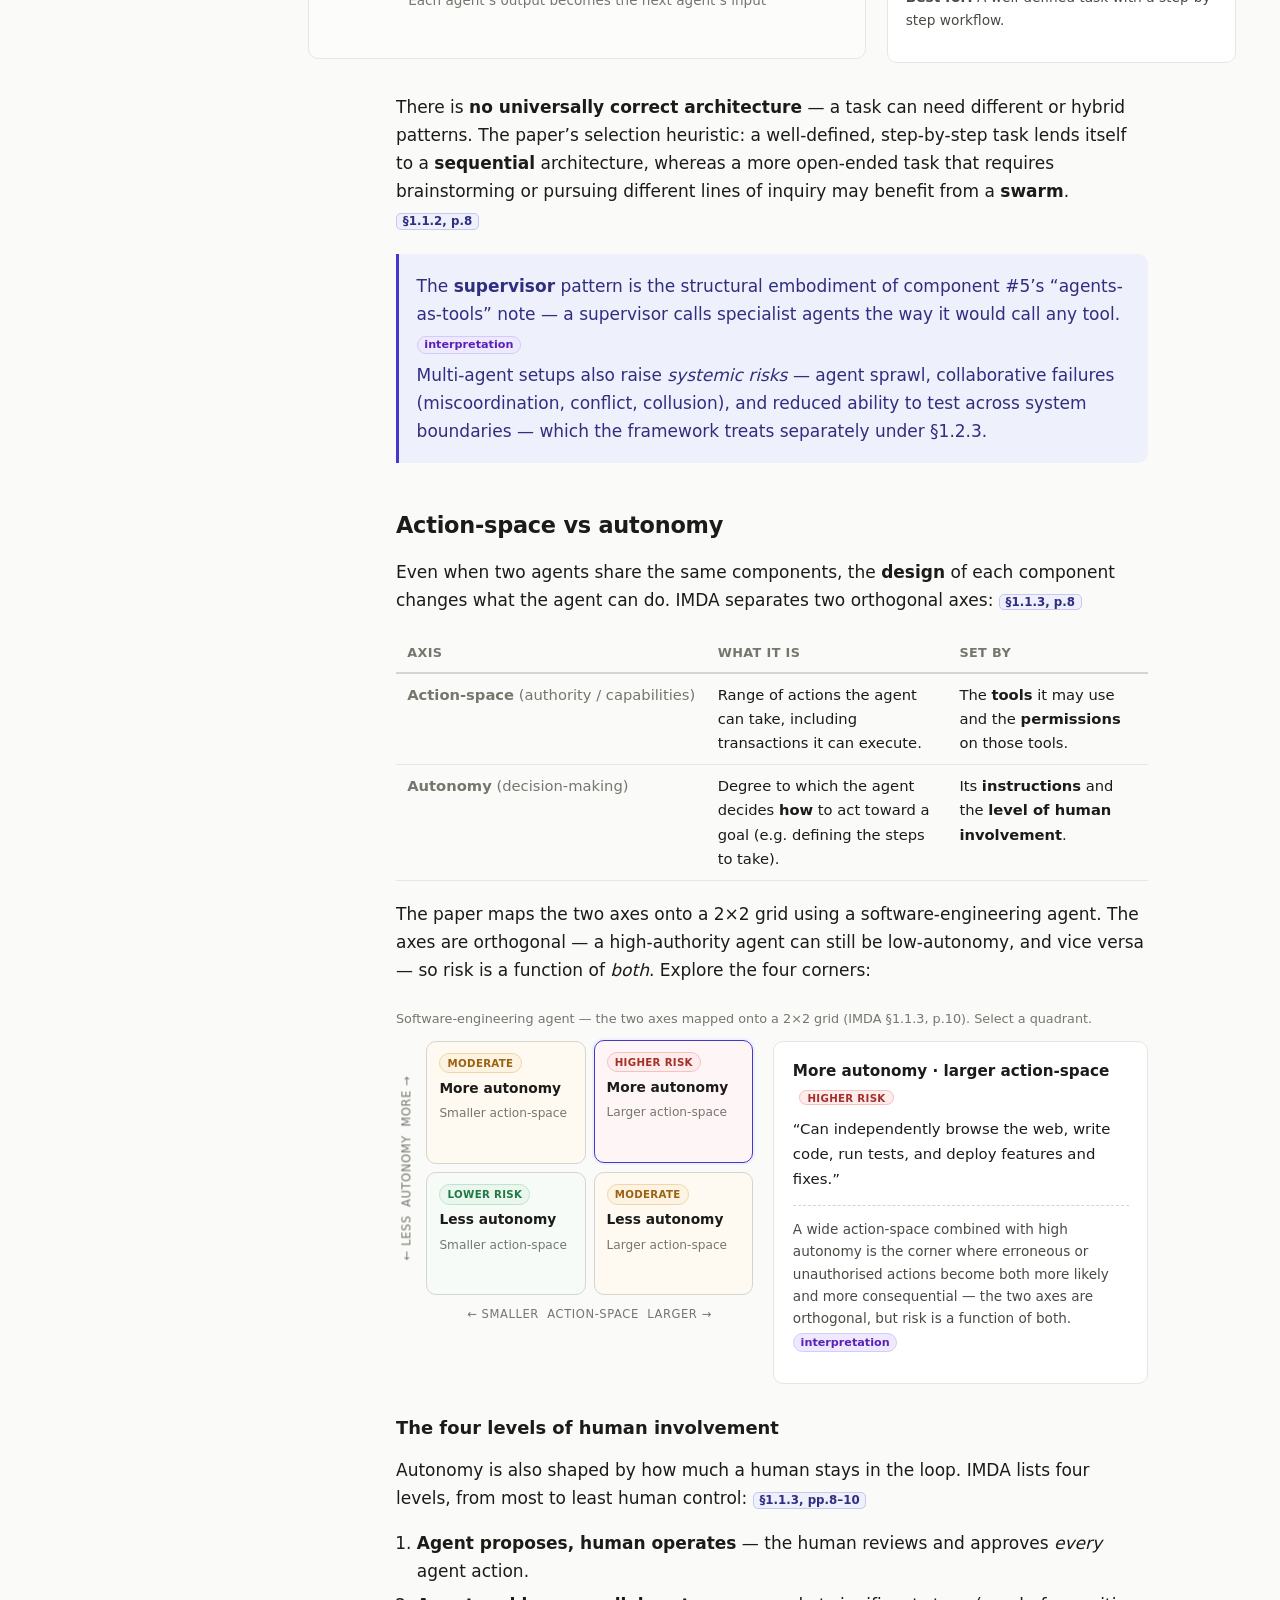
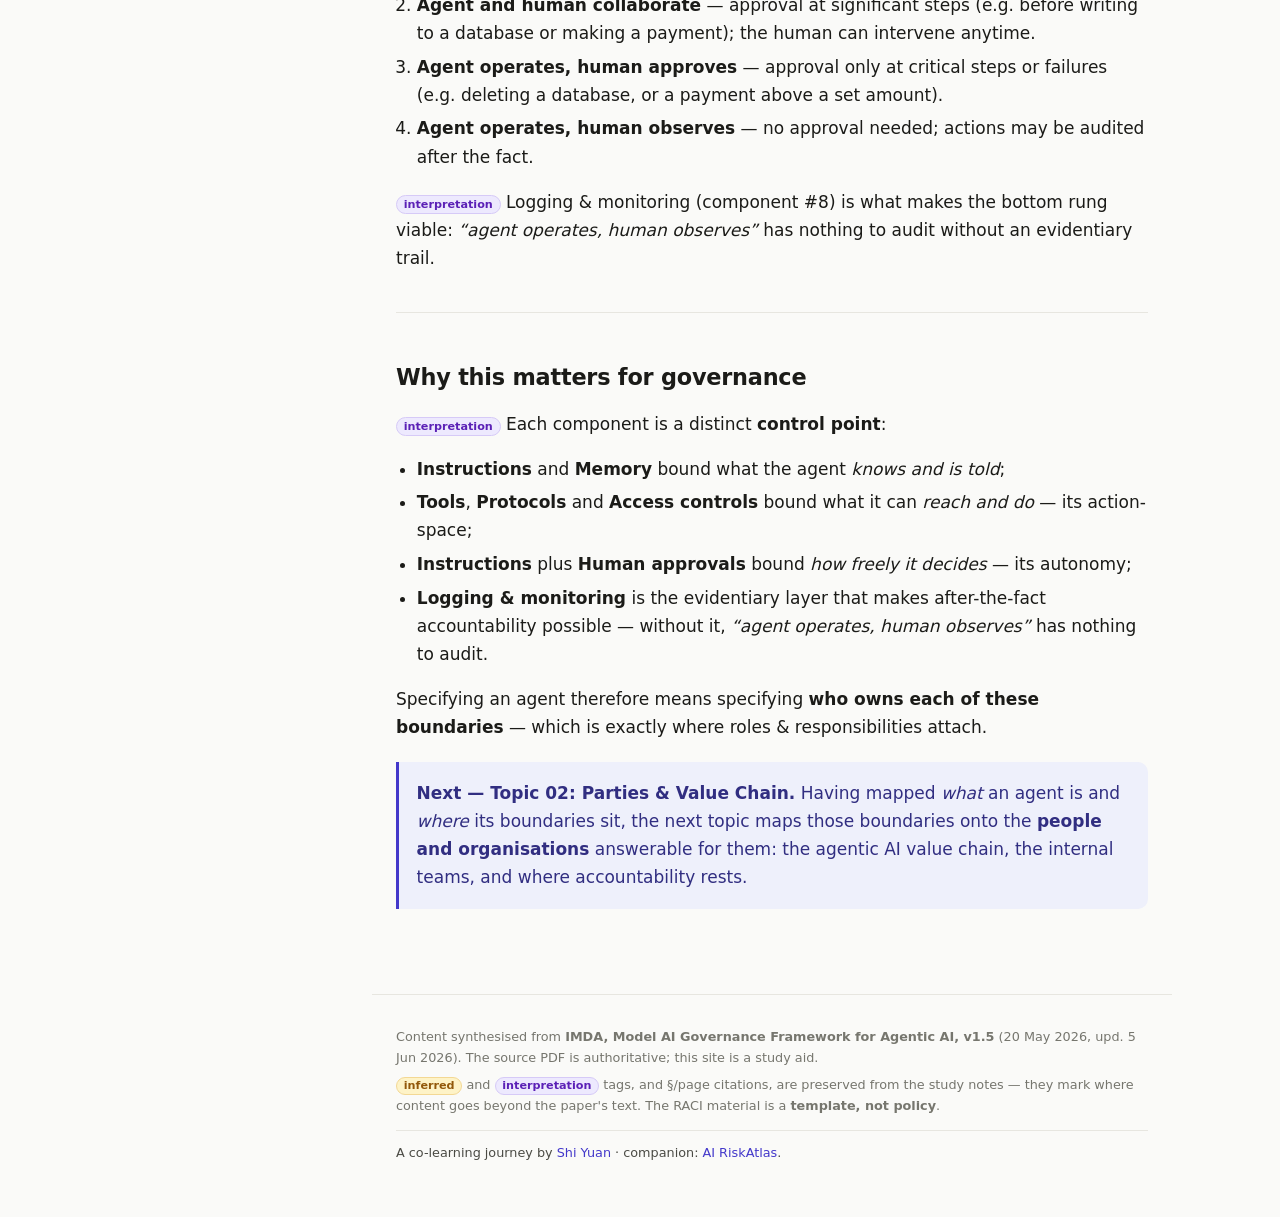
==== commit f30fa066: "deploy: 6851e397720e1d057d06f85eb7dc10496993d3f8 tangshiyuan/imda-agentic@6851e397720e1d057d06f85eb7" ====
--- a/topics/01-definition-and-components/index.html
+++ b/topics/01-definition-and-components/index.html
@@ -1,7 +1,7 @@
-<!DOCTYPE html><html lang="en"> <head><meta charset="utf-8"><meta name="viewport" content="width=device-width, initial-scale=1"><meta name="generator" content="Astro v5.18.2"><title>Agentic AI — Definition &amp; Components · IMDA Agentic AI</title><meta name="description" content="An interactive study of the IMDA Model AI Governance Framework for Agentic AI (v1.5)."><link rel="stylesheet" href="/imda-agentic-site/_astro/index.CFc7C2Ua.css"></head> <body> <div class="shell"> <aside class="sidebar"> <a class="brand" href="/imda-agentic-site/">
+<!DOCTYPE html><html lang="en"> <head><meta charset="utf-8"><meta name="viewport" content="width=device-width, initial-scale=1"><meta name="generator" content="Astro v5.18.2"><title>Agentic AI — Definition &amp; Components · IMDA Agentic AI</title><meta name="description" content="An interactive study of the IMDA Model AI Governance Framework for Agentic AI (v1.5)."><link rel="stylesheet" href="/_astro/index.CFc7C2Ua.css"></head> <body> <div class="shell"> <aside class="sidebar"> <a class="brand" href="/">
 IMDA Agentic AI
-<small>MGF v1.5 · study notes</small> </a> <nav class="nav" aria-label="Topics"> <a href="/imda-agentic-site/" class> <span class="num">·</span> Overview
-</a> <span class="nav-label">Roles &amp; Responsibilities</span> <div class="nav-group"> <a href="/imda-agentic-site/topics/01-definition-and-components" class="active"> <span class="num">01</span> Definition &amp; Components </a> <ul class="subnav"> <li><a href="#what-an-agent-is" data-slug="what-an-agent-is">What an agent is</a></li><li><a href="#the-eight-core-components" data-slug="the-eight-core-components">The eight core components</a></li><li><a href="#multi-agent-setups" data-slug="multi-agent-setups">Multi-agent setups</a></li><li><a href="#action-space-vs-autonomy" data-slug="action-space-vs-autonomy">Action-space vs autonomy</a></li><li><a href="#why-this-matters-for-governance" data-slug="why-this-matters-for-governance">Why this matters for governance</a></li> </ul> </div><div class="nav-group"> <a href="/imda-agentic-site/topics/02-parties-and-value-chain" class> <span class="num">02</span> Parties &amp; Value Chain </a>  </div><div class="nav-group"> <a href="/imda-agentic-site/topics/03-rr-raci-scaffold" class> <span class="num">03</span> RACI Responsibility Assignment </a>  </div><div class="nav-group"> <a href="/imda-agentic-site/topics/04-raci-fi-calibration" class> <span class="num">04</span> RACI — FI calibration </a>  </div> </nav> </aside> <div class="main"> <div class="topbar"> <span class="crumb">Topic 01</span>
+<small>MGF v1.5 · study notes</small> </a> <nav class="nav" aria-label="Topics"> <a href="/" class> <span class="num">·</span> Overview
+</a> <span class="nav-label">Roles &amp; Responsibilities</span> <div class="nav-group"> <a href="/topics/01-definition-and-components" class="active"> <span class="num">01</span> Definition &amp; Components </a> <ul class="subnav"> <li><a href="#what-an-agent-is" data-slug="what-an-agent-is">What an agent is</a></li><li><a href="#the-eight-core-components" data-slug="the-eight-core-components">The eight core components</a></li><li><a href="#multi-agent-setups" data-slug="multi-agent-setups">Multi-agent setups</a></li><li><a href="#action-space-vs-autonomy" data-slug="action-space-vs-autonomy">Action-space vs autonomy</a></li><li><a href="#why-this-matters-for-governance" data-slug="why-this-matters-for-governance">Why this matters for governance</a></li> </ul> </div><div class="nav-group"> <a href="/topics/02-parties-and-value-chain" class> <span class="num">02</span> Parties &amp; Value Chain </a>  </div><div class="nav-group"> <a href="/topics/03-rr-raci-scaffold" class> <span class="num">03</span> RACI Responsibility Assignment </a>  </div><div class="nav-group"> <a href="/topics/04-raci-fi-calibration" class> <span class="num">04</span> RACI — FI calibration </a>  </div> </nav> </aside> <div class="main"> <div class="topbar"> <span class="crumb">Topic 01</span>
 &nbsp;·&nbsp; grounded in IMDA MGF for Agentic AI v1.5
 </div> <main class="content"> <header class="page-head"> <p class="eyebrow">Topic 01</p> <h1>Agentic AI — Definition &amp; Components</h1> <p class="subtitle">IMDA MGF for Agentic AI v1.5 · §1.1 “What is Agentic AI?”</p> </header> <div class="prose"> <h2 id="what-an-agent-is">What an agent is</h2>
 <p>IMDA states up front that <em>“there is no consensus on what defines an AI agent,”</em> but identifies recurring features: agents <em>“usually possess some degree of independent planning, decision-making, and action-taking (e.g. searching the web or creating files) over multiple steps to achieve a user-defined goal.”</em> <cite class="cite" title="IMDA MGF for Agentic AI v1.5 — §1.1 What is Agentic AI?">§1.1, p.6</cite></p>
@@ -10,7 +10,7 @@
 <p><strong>Scope — the generative “brain.”</strong> The framework focuses on <em>“agents built on generative AI models … such agents use a small, large, or multimodal large language model (SLM, LLM, or MLLM) as its brain to make decisions and complete tasks”</em> <cite class="cite" title="IMDA MGF for Agentic AI v1.5 — §1.1">§1.1, p.6</cite>. Rule-based or other-neural-network agents are acknowledged but out of focus.</p>
 <h2 id="the-eight-core-components">The eight core components</h2>
 <p>IMDA builds the model up from the parts of a simple LLM-based app. The components group as: <strong>#1–3</strong> the core of a simple agent, <strong>#4–6</strong> enable more complex tasks, and <strong>#7–8</strong> are for safe and reliable performance. <cite class="cite" title="IMDA MGF for Agentic AI v1.5 — §1.1.1 Core components">§1.1.1, pp.6–7</cite></p>
-<astro-island uid="Zp6GuY" prefix="r3" component-url="/imda-agentic-site/_astro/ComponentDiagram.2StuelIk.js" component-export="default" renderer-url="/imda-agentic-site/_astro/client.DDKUPYx9.js" props="{}" ssr client="visible" opts="{&quot;name&quot;:&quot;ComponentDiagram&quot;,&quot;value&quot;:true}" await-children><figure class="cd"><figcaption class="cd-caption">“Core components of a simple agent” — interactive replica of the IMDA diagram (§1.1.1, p.6). Click any component for its definition.</figcaption><div class="cd-layout"><svg class="cd-svg" viewBox="0 0 600 480" role="img" aria-label="Diagram of the eight core components of an agent"><title>Core components of a simple agent</title><defs><marker id="cd-ah" viewBox="0 0 10 10" refX="8" refY="5" markerWidth="7" markerHeight="7" orient="auto-start-reverse"><path d="M0,0 L10,5 L0,10 z" class="cd-arrowhead"></path></marker></defs><rect class="cd-brain" x="206" y="40" width="188" height="140" rx="14"></rect><path class="cd-arrow-line" d="M120,250 L242,182" marker-end="url(#cd-ah)"></path><path class="cd-arrow-line" d="M300,250 L300,182" marker-start="url(#cd-ah)" marker-end="url(#cd-ah)"></path><path class="cd-arrow-line" d="M478,250 L356,182" marker-end="url(#cd-ah)"></path><path class="cd-arrow-line" d="M502,250 L505,162" marker-start="url(#cd-ah)" marker-end="url(#cd-ah)"></path><path class="cd-arrow-line" d="M459,116 L398,116" marker-end="url(#cd-ah)"></path><g class="cd-node cd-core selected" role="button" tabindex="0" aria-pressed="true" aria-label="1. Model"><rect class="cd-rect" x="222" y="54" width="156" height="42" rx="8"></rect><text class="cd-label" x="300" y="75" text-anchor="middle" dominant-baseline="central">Model</text><g class="cd-badge" aria-hidden="true"><rect x="214" y="46" width="20" height="20" rx="4"></rect><text x="224" y="56" text-anchor="middle" dominant-baseline="central">1</text></g></g><g class="cd-node cd-enabling" role="button" tabindex="0" aria-pressed="false" aria-label="4. Planning &amp; Reasoning"><rect class="cd-rect" x="222" y="108" width="156" height="56" rx="8"></rect><text class="cd-label" x="300" y="128" text-anchor="middle" dominant-baseline="central">Planning &amp;</text><text class="cd-label" x="300" y="144" text-anchor="middle" dominant-baseline="central">Reasoning</text><g class="cd-badge" aria-hidden="true"><rect x="214" y="100" width="20" height="20" rx="4"></rect><text x="224" y="110" text-anchor="middle" dominant-baseline="central">4</text></g></g><g class="cd-node cd-enabling" role="button" tabindex="0" aria-pressed="false" aria-label="6. Protocols"><polygon class="cd-rect" points="505,74 551,116 505,158 459,116"></polygon><text class="cd-label" x="505" y="111" text-anchor="middle" dominant-baseline="central">Protocols</text><text class="cd-sublabel" x="505" y="126" text-anchor="middle" dominant-baseline="central">e.g. MCP</text><g class="cd-badge" aria-hidden="true"><rect x="495" y="62" width="20" height="20" rx="4"></rect><text x="505" y="72" text-anchor="middle" dominant-baseline="central">6</text></g></g><g class="cd-node cd-core" role="button" tabindex="0" aria-pressed="false" aria-label="2. Instructions"><rect class="cd-rect" x="36" y="250" width="152" height="46" rx="8"></rect><text class="cd-label" x="112" y="273" text-anchor="middle" dominant-baseline="central">Instructions</text><g class="cd-badge" aria-hidden="true"><rect x="28" y="242" width="20" height="20" rx="4"></rect><text x="38" y="252" text-anchor="middle" dominant-baseline="central">2</text></g><text class="cd-undercap" x="112" y="312" text-anchor="middle">Guide decisions</text><text class="cd-undercap" x="112" y="325" text-anchor="middle">and actions</text></g><g class="cd-node cd-core" role="button" tabindex="0" aria-pressed="false" aria-label="3. Memory"><rect class="cd-rect" x="224" y="250" width="152" height="46" rx="8"></rect><text class="cd-label" x="300" y="273" text-anchor="middle" dominant-baseline="central">Memory</text><g class="cd-badge" aria-hidden="true"><rect x="216" y="242" width="20" height="20" rx="4"></rect><text x="226" y="252" text-anchor="middle" dominant-baseline="central">3</text></g><text class="cd-undercap" x="300" y="312" text-anchor="middle">Retrieve and store</text><text class="cd-undercap" x="300" y="325" text-anchor="middle">info for long-term</text></g><g class="cd-node cd-enabling" role="button" tabindex="0" aria-pressed="false" aria-label="5. Tools"><rect class="cd-rect" x="412" y="250" width="152" height="46" rx="8"></rect><text class="cd-label" x="488" y="273" text-anchor="middle" dominant-baseline="central">Tools</text><g class="cd-badge" aria-hidden="true"><rect x="404" y="242" width="20" height="20" rx="4"></rect><text x="414" y="252" text-anchor="middle" dominant-baseline="central">5</text></g><text class="cd-undercap" x="488" y="312" text-anchor="middle">Interact with</text><text class="cd-undercap" x="488" y="325" text-anchor="middle">external systems</text></g><g class="cd-node cd-safe" role="button" tabindex="0" aria-pressed="false" aria-label="7. Controls"><rect class="cd-rect" x="36" y="352" width="528" height="46" rx="8"></rect><text x="300" y="376" text-anchor="middle" dominant-baseline="central"><tspan class="cd-bar-label">Controls </tspan><tspan class="cd-bar-sub">· access controls · guardrails · human approvals</tspan></text><g class="cd-badge" aria-hidden="true"><rect x="28" y="344" width="20" height="20" rx="4"></rect><text x="38" y="354" text-anchor="middle" dominant-baseline="central">7</text></g><g class="cd-vtag" aria-hidden="true"><rect x="508" y="364" width="46" height="20" rx="5"></rect><text x="531" y="374" text-anchor="middle" dominant-baseline="central">v1.5</text></g></g><g class="cd-node cd-safe" role="button" tabindex="0" aria-pressed="false" aria-label="8. Logging &amp; monitoring"><rect class="cd-rect" x="36" y="410" width="528" height="46" rx="8"></rect><text class="cd-bar-label" x="300" y="434" text-anchor="middle" dominant-baseline="central">Logging and monitoring</text><g class="cd-badge" aria-hidden="true"><rect x="28" y="402" width="20" height="20" rx="4"></rect><text x="38" y="412" text-anchor="middle" dominant-baseline="central">8</text></g><g class="cd-vtag" aria-hidden="true"><rect x="508" y="422" width="46" height="20" rx="5"></rect><text x="531" y="432" text-anchor="middle" dominant-baseline="central">v1.5</text></g></g></svg><aside class="cd-panel" aria-live="polite"><div class="cd-panel-head"><span class="cd-pn-num">1</span><span class="cd-pn-name">Model</span></div><span class="cd-grouptag core">Core of a simple agent (1–3)</span><p class="cd-def">An SLM, LLM or MLLM that serves as the central reasoning and planning engine, or the “brain” of the agent. It processes instructions, interprets user inputs, and generates contextually appropriate responses.</p></aside></div><div class="cd-legend" aria-hidden="true"><span><i class="cd-sw cd-sw-core"></i> Core of a simple agent (1–3)</span><span><i class="cd-sw cd-sw-enabling"></i> Enable complex tasks (4–6)</span><span><i class="cd-sw cd-sw-safe"></i> Safe &amp; reliable — new in v1.5 (7–8)</span></div></figure><!--astro:end--></astro-island>
+<astro-island uid="Zp6GuY" prefix="r3" component-url="/_astro/ComponentDiagram.2StuelIk.js" component-export="default" renderer-url="/_astro/client.DDKUPYx9.js" props="{}" ssr client="visible" opts="{&quot;name&quot;:&quot;ComponentDiagram&quot;,&quot;value&quot;:true}" await-children><figure class="cd"><figcaption class="cd-caption">“Core components of a simple agent” — interactive replica of the IMDA diagram (§1.1.1, p.6). Click any component for its definition.</figcaption><div class="cd-layout"><svg class="cd-svg" viewBox="0 0 600 480" role="img" aria-label="Diagram of the eight core components of an agent"><title>Core components of a simple agent</title><defs><marker id="cd-ah" viewBox="0 0 10 10" refX="8" refY="5" markerWidth="7" markerHeight="7" orient="auto-start-reverse"><path d="M0,0 L10,5 L0,10 z" class="cd-arrowhead"></path></marker></defs><rect class="cd-brain" x="206" y="40" width="188" height="140" rx="14"></rect><path class="cd-arrow-line" d="M120,250 L242,182" marker-end="url(#cd-ah)"></path><path class="cd-arrow-line" d="M300,250 L300,182" marker-start="url(#cd-ah)" marker-end="url(#cd-ah)"></path><path class="cd-arrow-line" d="M478,250 L356,182" marker-end="url(#cd-ah)"></path><path class="cd-arrow-line" d="M502,250 L505,162" marker-start="url(#cd-ah)" marker-end="url(#cd-ah)"></path><path class="cd-arrow-line" d="M459,116 L398,116" marker-end="url(#cd-ah)"></path><g class="cd-node cd-core selected" role="button" tabindex="0" aria-pressed="true" aria-label="1. Model"><rect class="cd-rect" x="222" y="54" width="156" height="42" rx="8"></rect><text class="cd-label" x="300" y="75" text-anchor="middle" dominant-baseline="central">Model</text><g class="cd-badge" aria-hidden="true"><rect x="214" y="46" width="20" height="20" rx="4"></rect><text x="224" y="56" text-anchor="middle" dominant-baseline="central">1</text></g></g><g class="cd-node cd-enabling" role="button" tabindex="0" aria-pressed="false" aria-label="4. Planning &amp; Reasoning"><rect class="cd-rect" x="222" y="108" width="156" height="56" rx="8"></rect><text class="cd-label" x="300" y="128" text-anchor="middle" dominant-baseline="central">Planning &amp;</text><text class="cd-label" x="300" y="144" text-anchor="middle" dominant-baseline="central">Reasoning</text><g class="cd-badge" aria-hidden="true"><rect x="214" y="100" width="20" height="20" rx="4"></rect><text x="224" y="110" text-anchor="middle" dominant-baseline="central">4</text></g></g><g class="cd-node cd-enabling" role="button" tabindex="0" aria-pressed="false" aria-label="6. Protocols"><polygon class="cd-rect" points="505,74 551,116 505,158 459,116"></polygon><text class="cd-label" x="505" y="111" text-anchor="middle" dominant-baseline="central">Protocols</text><text class="cd-sublabel" x="505" y="126" text-anchor="middle" dominant-baseline="central">e.g. MCP</text><g class="cd-badge" aria-hidden="true"><rect x="495" y="62" width="20" height="20" rx="4"></rect><text x="505" y="72" text-anchor="middle" dominant-baseline="central">6</text></g></g><g class="cd-node cd-core" role="button" tabindex="0" aria-pressed="false" aria-label="2. Instructions"><rect class="cd-rect" x="36" y="250" width="152" height="46" rx="8"></rect><text class="cd-label" x="112" y="273" text-anchor="middle" dominant-baseline="central">Instructions</text><g class="cd-badge" aria-hidden="true"><rect x="28" y="242" width="20" height="20" rx="4"></rect><text x="38" y="252" text-anchor="middle" dominant-baseline="central">2</text></g><text class="cd-undercap" x="112" y="312" text-anchor="middle">Guide decisions</text><text class="cd-undercap" x="112" y="325" text-anchor="middle">and actions</text></g><g class="cd-node cd-core" role="button" tabindex="0" aria-pressed="false" aria-label="3. Memory"><rect class="cd-rect" x="224" y="250" width="152" height="46" rx="8"></rect><text class="cd-label" x="300" y="273" text-anchor="middle" dominant-baseline="central">Memory</text><g class="cd-badge" aria-hidden="true"><rect x="216" y="242" width="20" height="20" rx="4"></rect><text x="226" y="252" text-anchor="middle" dominant-baseline="central">3</text></g><text class="cd-undercap" x="300" y="312" text-anchor="middle">Retrieve and store</text><text class="cd-undercap" x="300" y="325" text-anchor="middle">info for long-term</text></g><g class="cd-node cd-enabling" role="button" tabindex="0" aria-pressed="false" aria-label="5. Tools"><rect class="cd-rect" x="412" y="250" width="152" height="46" rx="8"></rect><text class="cd-label" x="488" y="273" text-anchor="middle" dominant-baseline="central">Tools</text><g class="cd-badge" aria-hidden="true"><rect x="404" y="242" width="20" height="20" rx="4"></rect><text x="414" y="252" text-anchor="middle" dominant-baseline="central">5</text></g><text class="cd-undercap" x="488" y="312" text-anchor="middle">Interact with</text><text class="cd-undercap" x="488" y="325" text-anchor="middle">external systems</text></g><g class="cd-node cd-safe" role="button" tabindex="0" aria-pressed="false" aria-label="7. Controls"><rect class="cd-rect" x="36" y="352" width="528" height="46" rx="8"></rect><text x="300" y="376" text-anchor="middle" dominant-baseline="central"><tspan class="cd-bar-label">Controls </tspan><tspan class="cd-bar-sub">· access controls · guardrails · human approvals</tspan></text><g class="cd-badge" aria-hidden="true"><rect x="28" y="344" width="20" height="20" rx="4"></rect><text x="38" y="354" text-anchor="middle" dominant-baseline="central">7</text></g><g class="cd-vtag" aria-hidden="true"><rect x="508" y="364" width="46" height="20" rx="5"></rect><text x="531" y="374" text-anchor="middle" dominant-baseline="central">v1.5</text></g></g><g class="cd-node cd-safe" role="button" tabindex="0" aria-pressed="false" aria-label="8. Logging &amp; monitoring"><rect class="cd-rect" x="36" y="410" width="528" height="46" rx="8"></rect><text class="cd-bar-label" x="300" y="434" text-anchor="middle" dominant-baseline="central">Logging and monitoring</text><g class="cd-badge" aria-hidden="true"><rect x="28" y="402" width="20" height="20" rx="4"></rect><text x="38" y="412" text-anchor="middle" dominant-baseline="central">8</text></g><g class="cd-vtag" aria-hidden="true"><rect x="508" y="422" width="46" height="20" rx="5"></rect><text x="531" y="432" text-anchor="middle" dominant-baseline="central">v1.5</text></g></g></svg><aside class="cd-panel" aria-live="polite"><div class="cd-panel-head"><span class="cd-pn-num">1</span><span class="cd-pn-name">Model</span></div><span class="cd-grouptag core">Core of a simple agent (1–3)</span><p class="cd-def">An SLM, LLM or MLLM that serves as the central reasoning and planning engine, or the “brain” of the agent. It processes instructions, interprets user inputs, and generates contextually appropriate responses.</p></aside></div><div class="cd-legend" aria-hidden="true"><span><i class="cd-sw cd-sw-core"></i> Core of a simple agent (1–3)</span><span><i class="cd-sw cd-sw-enabling"></i> Enable complex tasks (4–6)</span><span><i class="cd-sw cd-sw-safe"></i> Safe &amp; reliable — new in v1.5 (7–8)</span></div></figure><!--astro:end--></astro-island>
 <h3 id="every-component-defined">Every component, defined</h3>
 
 
@@ -70,7 +70,7 @@
 <h2 id="multi-agent-setups">Multi-agent setups</h2>
 <p>In an agentic system it is common for multiple agents to work together — letting each <strong>specialise</strong> in a function or task and/or <strong>work in parallel</strong>. A governance benefit follows directly: with multiple agents, <em>“each agent’s tools and permissions can be separately scoped and defined, compared to a single agent with access to many tools.”</em> <cite class="cite" title="IMDA MGF for Agentic AI v1.5 — §1.1.2 Multi-agent setups">§1.1.2, p.8</cite></p>
 <p>IMDA gives three simple design patterns (adapted from AWS). Switch between them to see each topology:</p>
-<style>astro-island,astro-slot,astro-static-slot{display:contents}</style><script>(()=>{var a=(s,i,o)=>{let r=async()=>{await(await s())()},t=typeof i.value=="object"?i.value:void 0,c={rootMargin:t==null?void 0:t.rootMargin},n=new IntersectionObserver(e=>{for(let l of e)if(l.isIntersecting){n.disconnect(),r();break}},c);for(let e of o.children)n.observe(e)};(self.Astro||(self.Astro={})).visible=a;window.dispatchEvent(new Event("astro:visible"));})();</script><script>(()=>{var A=Object.defineProperty;var g=(i,o,a)=>o in i?A(i,o,{enumerable:!0,configurable:!0,writable:!0,value:a}):i[o]=a;var d=(i,o,a)=>g(i,typeof o!="symbol"?o+"":o,a);{let i={0:t=>m(t),1:t=>a(t),2:t=>new RegExp(t),3:t=>new Date(t),4:t=>new Map(a(t)),5:t=>new Set(a(t)),6:t=>BigInt(t),7:t=>new URL(t),8:t=>new Uint8Array(t),9:t=>new Uint16Array(t),10:t=>new Uint32Array(t),11:t=>1/0*t},o=t=>{let[l,e]=t;return l in i?i[l](e):void 0},a=t=>t.map(o),m=t=>typeof t!="object"||t===null?t:Object.fromEntries(Object.entries(t).map(([l,e])=>[l,o(e)]));class y extends HTMLElement{constructor(){super(...arguments);d(this,"Component");d(this,"hydrator");d(this,"hydrate",async()=>{var b;if(!this.hydrator||!this.isConnected)return;let e=(b=this.parentElement)==null?void 0:b.closest("astro-island[ssr]");if(e){e.addEventListener("astro:hydrate",this.hydrate,{once:!0});return}let c=this.querySelectorAll("astro-slot"),n={},h=this.querySelectorAll("template[data-astro-template]");for(let r of h){let s=r.closest(this.tagName);s!=null&&s.isSameNode(this)&&(n[r.getAttribute("data-astro-template")||"default"]=r.innerHTML,r.remove())}for(let r of c){let s=r.closest(this.tagName);s!=null&&s.isSameNode(this)&&(n[r.getAttribute("name")||"default"]=r.innerHTML)}let p;try{p=this.hasAttribute("props")?m(JSON.parse(this.getAttribute("props"))):{}}catch(r){let s=this.getAttribute("component-url")||"<unknown>",v=this.getAttribute("component-export");throw v&&(s+=` (export ${v})`),console.error(`[hydrate] Error parsing props for component ${s}`,this.getAttribute("props"),r),r}let u;await this.hydrator(this)(this.Component,p,n,{client:this.getAttribute("client")}),this.removeAttribute("ssr"),this.dispatchEvent(new CustomEvent("astro:hydrate"))});d(this,"unmount",()=>{this.isConnected||this.dispatchEvent(new CustomEvent("astro:unmount"))})}disconnectedCallback(){document.removeEventListener("astro:after-swap",this.unmount),document.addEventListener("astro:after-swap",this.unmount,{once:!0})}connectedCallback(){if(!this.hasAttribute("await-children")||document.readyState==="interactive"||document.readyState==="complete")this.childrenConnectedCallback();else{let e=()=>{document.removeEventListener("DOMContentLoaded",e),c.disconnect(),this.childrenConnectedCallback()},c=new MutationObserver(()=>{var n;((n=this.lastChild)==null?void 0:n.nodeType)===Node.COMMENT_NODE&&this.lastChild.nodeValue==="astro:end"&&(this.lastChild.remove(),e())});c.observe(this,{childList:!0}),document.addEventListener("DOMContentLoaded",e)}}async childrenConnectedCallback(){let e=this.getAttribute("before-hydration-url");e&&await import(e),this.start()}async start(){let e=JSON.parse(this.getAttribute("opts")),c=this.getAttribute("client");if(Astro[c]===void 0){window.addEventListener(`astro:${c}`,()=>this.start(),{once:!0});return}try{await Astro[c](async()=>{let n=this.getAttribute("renderer-url"),[h,{default:p}]=await Promise.all([import(this.getAttribute("component-url")),n?import(n):()=>()=>{}]),u=this.getAttribute("component-export")||"default";if(!u.includes("."))this.Component=h[u];else{this.Component=h;for(let f of u.split("."))this.Component=this.Component[f]}return this.hydrator=p,this.hydrate},e,this)}catch(n){console.error(`[astro-island] Error hydrating ${this.getAttribute("component-url")}`,n)}}attributeChangedCallback(){this.hydrate()}}d(y,"observedAttributes",["props"]),customElements.get("astro-island")||customElements.define("astro-island",y)}})();</script><astro-island uid="Z1gFYyx" prefix="r4" component-url="/imda-agentic-site/_astro/MultiAgentPatterns.zB-WgwzD.js" component-export="default" renderer-url="/imda-agentic-site/_astro/client.DDKUPYx9.js" props="{}" ssr client="visible" opts="{&quot;name&quot;:&quot;MultiAgentPatterns&quot;,&quot;value&quot;:true}" await-children><figure class="ma"><figcaption class="ma-caption">Three multi-agent design patterns (IMDA §1.1.2, p.8). Select one.</figcaption><div class="ma-tabs" role="tablist" aria-label="Multi-agent patterns"><button type="button" role="tab" aria-selected="true" class="ma-tab active">Sequential</button><button type="button" role="tab" aria-selected="false" class="ma-tab">Supervisor</button><button type="button" role="tab" aria-selected="false" class="ma-tab">Swarm</button></div><div class="ma-layout"><svg class="ma-svg" viewBox="0 0 520 230" role="img" aria-label="Sequential pattern topology"><defs><marker id="ma-ah" viewBox="0 0 10 10" refX="8" refY="5" markerWidth="7" markerHeight="7" orient="auto-start-reverse"><path d="M0,0 L10,5 L0,10 z" class="ma-edge-head"></path></marker></defs><path class="ma-edge" d="M116,121 L208,121" marker-end="url(#ma-ah)"></path><path class="ma-edge" d="M308,121 L400,121" marker-end="url(#ma-ah)"></path><g class="ma-node ma-agent"><rect x="20" y="95" width="96" height="52" rx="9"></rect><text class="ma-label" x="68" y="123" text-anchor="middle" dominant-baseline="central">Agent</text></g><g class="ma-node ma-agent"><rect x="212" y="95" width="96" height="52" rx="9"></rect><text class="ma-label" x="260" y="123" text-anchor="middle" dominant-baseline="central">Agent</text></g><g class="ma-node ma-agent"><rect x="404" y="95" width="96" height="52" rx="9"></rect><text class="ma-label" x="452" y="123" text-anchor="middle" dominant-baseline="central">Agent</text></g><text class="ma-flowcap" x="260" y="185" text-anchor="middle">Each agent’s output becomes the next agent’s input</text></svg><aside class="ma-panel" aria-live="polite"><p class="ma-panel-name">Sequential</p><p class="ma-def">Agents work one after another in a linear or otherwise structured workflow (e.g. a graph). Each agent’s output becomes the next agent’s input.</p><p class="ma-best"><strong>Best for:</strong> <!-- -->A well-defined task with a step-by-step workflow.</p></aside></div></figure><!--astro:end--></astro-island>
+<style>astro-island,astro-slot,astro-static-slot{display:contents}</style><script>(()=>{var a=(s,i,o)=>{let r=async()=>{await(await s())()},t=typeof i.value=="object"?i.value:void 0,c={rootMargin:t==null?void 0:t.rootMargin},n=new IntersectionObserver(e=>{for(let l of e)if(l.isIntersecting){n.disconnect(),r();break}},c);for(let e of o.children)n.observe(e)};(self.Astro||(self.Astro={})).visible=a;window.dispatchEvent(new Event("astro:visible"));})();</script><script>(()=>{var A=Object.defineProperty;var g=(i,o,a)=>o in i?A(i,o,{enumerable:!0,configurable:!0,writable:!0,value:a}):i[o]=a;var d=(i,o,a)=>g(i,typeof o!="symbol"?o+"":o,a);{let i={0:t=>m(t),1:t=>a(t),2:t=>new RegExp(t),3:t=>new Date(t),4:t=>new Map(a(t)),5:t=>new Set(a(t)),6:t=>BigInt(t),7:t=>new URL(t),8:t=>new Uint8Array(t),9:t=>new Uint16Array(t),10:t=>new Uint32Array(t),11:t=>1/0*t},o=t=>{let[l,e]=t;return l in i?i[l](e):void 0},a=t=>t.map(o),m=t=>typeof t!="object"||t===null?t:Object.fromEntries(Object.entries(t).map(([l,e])=>[l,o(e)]));class y extends HTMLElement{constructor(){super(...arguments);d(this,"Component");d(this,"hydrator");d(this,"hydrate",async()=>{var b;if(!this.hydrator||!this.isConnected)return;let e=(b=this.parentElement)==null?void 0:b.closest("astro-island[ssr]");if(e){e.addEventListener("astro:hydrate",this.hydrate,{once:!0});return}let c=this.querySelectorAll("astro-slot"),n={},h=this.querySelectorAll("template[data-astro-template]");for(let r of h){let s=r.closest(this.tagName);s!=null&&s.isSameNode(this)&&(n[r.getAttribute("data-astro-template")||"default"]=r.innerHTML,r.remove())}for(let r of c){let s=r.closest(this.tagName);s!=null&&s.isSameNode(this)&&(n[r.getAttribute("name")||"default"]=r.innerHTML)}let p;try{p=this.hasAttribute("props")?m(JSON.parse(this.getAttribute("props"))):{}}catch(r){let s=this.getAttribute("component-url")||"<unknown>",v=this.getAttribute("component-export");throw v&&(s+=` (export ${v})`),console.error(`[hydrate] Error parsing props for component ${s}`,this.getAttribute("props"),r),r}let u;await this.hydrator(this)(this.Component,p,n,{client:this.getAttribute("client")}),this.removeAttribute("ssr"),this.dispatchEvent(new CustomEvent("astro:hydrate"))});d(this,"unmount",()=>{this.isConnected||this.dispatchEvent(new CustomEvent("astro:unmount"))})}disconnectedCallback(){document.removeEventListener("astro:after-swap",this.unmount),document.addEventListener("astro:after-swap",this.unmount,{once:!0})}connectedCallback(){if(!this.hasAttribute("await-children")||document.readyState==="interactive"||document.readyState==="complete")this.childrenConnectedCallback();else{let e=()=>{document.removeEventListener("DOMContentLoaded",e),c.disconnect(),this.childrenConnectedCallback()},c=new MutationObserver(()=>{var n;((n=this.lastChild)==null?void 0:n.nodeType)===Node.COMMENT_NODE&&this.lastChild.nodeValue==="astro:end"&&(this.lastChild.remove(),e())});c.observe(this,{childList:!0}),document.addEventListener("DOMContentLoaded",e)}}async childrenConnectedCallback(){let e=this.getAttribute("before-hydration-url");e&&await import(e),this.start()}async start(){let e=JSON.parse(this.getAttribute("opts")),c=this.getAttribute("client");if(Astro[c]===void 0){window.addEventListener(`astro:${c}`,()=>this.start(),{once:!0});return}try{await Astro[c](async()=>{let n=this.getAttribute("renderer-url"),[h,{default:p}]=await Promise.all([import(this.getAttribute("component-url")),n?import(n):()=>()=>{}]),u=this.getAttribute("component-export")||"default";if(!u.includes("."))this.Component=h[u];else{this.Component=h;for(let f of u.split("."))this.Component=this.Component[f]}return this.hydrator=p,this.hydrate},e,this)}catch(n){console.error(`[astro-island] Error hydrating ${this.getAttribute("component-url")}`,n)}}attributeChangedCallback(){this.hydrate()}}d(y,"observedAttributes",["props"]),customElements.get("astro-island")||customElements.define("astro-island",y)}})();</script><astro-island uid="Z1gFYyx" prefix="r4" component-url="/_astro/MultiAgentPatterns.zB-WgwzD.js" component-export="default" renderer-url="/_astro/client.DDKUPYx9.js" props="{}" ssr client="visible" opts="{&quot;name&quot;:&quot;MultiAgentPatterns&quot;,&quot;value&quot;:true}" await-children><figure class="ma"><figcaption class="ma-caption">Three multi-agent design patterns (IMDA §1.1.2, p.8). Select one.</figcaption><div class="ma-tabs" role="tablist" aria-label="Multi-agent patterns"><button type="button" role="tab" aria-selected="true" class="ma-tab active">Sequential</button><button type="button" role="tab" aria-selected="false" class="ma-tab">Supervisor</button><button type="button" role="tab" aria-selected="false" class="ma-tab">Swarm</button></div><div class="ma-layout"><svg class="ma-svg" viewBox="0 0 520 230" role="img" aria-label="Sequential pattern topology"><defs><marker id="ma-ah" viewBox="0 0 10 10" refX="8" refY="5" markerWidth="7" markerHeight="7" orient="auto-start-reverse"><path d="M0,0 L10,5 L0,10 z" class="ma-edge-head"></path></marker></defs><path class="ma-edge" d="M116,121 L208,121" marker-end="url(#ma-ah)"></path><path class="ma-edge" d="M308,121 L400,121" marker-end="url(#ma-ah)"></path><g class="ma-node ma-agent"><rect x="20" y="95" width="96" height="52" rx="9"></rect><text class="ma-label" x="68" y="123" text-anchor="middle" dominant-baseline="central">Agent</text></g><g class="ma-node ma-agent"><rect x="212" y="95" width="96" height="52" rx="9"></rect><text class="ma-label" x="260" y="123" text-anchor="middle" dominant-baseline="central">Agent</text></g><g class="ma-node ma-agent"><rect x="404" y="95" width="96" height="52" rx="9"></rect><text class="ma-label" x="452" y="123" text-anchor="middle" dominant-baseline="central">Agent</text></g><text class="ma-flowcap" x="260" y="185" text-anchor="middle">Each agent’s output becomes the next agent’s input</text></svg><aside class="ma-panel" aria-live="polite"><p class="ma-panel-name">Sequential</p><p class="ma-def">Agents work one after another in a linear or otherwise structured workflow (e.g. a graph). Each agent’s output becomes the next agent’s input.</p><p class="ma-best"><strong>Best for:</strong> <!-- -->A well-defined task with a step-by-step workflow.</p></aside></div></figure><!--astro:end--></astro-island>
 <p>There is <strong>no universally correct architecture</strong> — a task can need different or hybrid patterns. The paper’s selection heuristic: a well-defined, step-by-step task lends itself to a <strong>sequential</strong> architecture, whereas a more open-ended task that requires brainstorming or pursuing different lines of inquiry may benefit from a <strong>swarm</strong>. <cite class="cite" title="IMDA MGF for Agentic AI v1.5 — §1.1.2">§1.1.2, p.8</cite></p>
 <blockquote>
 <p>The <strong>supervisor</strong> pattern is the structural embodiment of component #5’s “agents-as-tools” note — a supervisor calls specialist agents the way it would call any tool. <span class="marker marker-interpretation" title="Interpretation — synthesis going beyond the IMDA text; not stated in the paper.">interpretation</span></p>
@@ -100,7 +100,7 @@
 
 <table><thead><tr><th>Axis</th><th>What it is</th><th>Set by</th></tr></thead><tbody><tr><td><strong>Action-space</strong> (authority / capabilities)</td><td>Range of actions the agent can take, including transactions it can execute.</td><td>The <strong>tools</strong> it may use and the <strong>permissions</strong> on those tools.</td></tr><tr><td><strong>Autonomy</strong> (decision-making)</td><td>Degree to which the agent decides <strong>how</strong> to act toward a goal (e.g. defining the steps to take).</td><td>Its <strong>instructions</strong> and the <strong>level of human involvement</strong>.</td></tr></tbody></table>
 <p>The paper maps the two axes onto a 2×2 grid using a software-engineering agent. The axes are orthogonal — a high-authority agent can still be low-autonomy, and vice versa — so risk is a function of <em>both</em>. Explore the four corners:</p>
-<astro-island uid="LjWlu" prefix="r5" component-url="/imda-agentic-site/_astro/AutonomyGrid.BDHZIR9e.js" component-export="default" renderer-url="/imda-agentic-site/_astro/client.DDKUPYx9.js" props="{}" ssr client="visible" opts="{&quot;name&quot;:&quot;AutonomyGrid&quot;,&quot;value&quot;:true}" await-children><figure class="ag"><figcaption class="ag-caption">Software-engineering agent — the two axes mapped onto a 2×2 grid (IMDA §1.1.3, p.10). Select a quadrant.</figcaption><div class="ag-layout"><div class="ag-figure"><div class="ag-axis-y">← less  Autonomy  more →</div><div class="ag-grid" role="group" aria-label="Autonomy by action-space quadrants"><button type="button" class="ag-cell r2" aria-pressed="false"><span class="risk-pill risk-2">Moderate</span><span class="lab">More<!-- --> autonomy</span><span class="sub">Smaller<!-- --> action-space</span></button><button type="button" class="ag-cell r3 selected" aria-pressed="true"><span class="risk-pill risk-3">Higher risk</span><span class="lab">More<!-- --> autonomy</span><span class="sub">Larger<!-- --> action-space</span></button><button type="button" class="ag-cell r1" aria-pressed="false"><span class="risk-pill risk-1">Lower risk</span><span class="lab">Less<!-- --> autonomy</span><span class="sub">Smaller<!-- --> action-space</span></button><button type="button" class="ag-cell r2" aria-pressed="false"><span class="risk-pill risk-2">Moderate</span><span class="lab">Less<!-- --> autonomy</span><span class="sub">Larger<!-- --> action-space</span></button></div><div class="ag-axis-x">← smaller  Action-space  larger →</div></div><aside class="ag-panel" aria-live="polite"><p class="ag-panel-label">More<!-- --> autonomy ·<!-- --> <!-- -->larger<!-- --> action-space<!-- --> <span class="risk-pill risk-3" style="margin-left:0.4rem">Higher risk</span></p><p class="ag-eg">Can independently browse the web, write code, run tests, and deploy features and fixes.</p><p class="ag-note">A wide action-space combined with high autonomy is the corner where erroneous or unauthorised actions become both more likely and more consequential — the two axes are orthogonal, but risk is a function of both.<!-- --> <span class="marker marker-interpretation" title="Synthesis beyond the IMDA text.">interpretation</span></p></aside></div></figure><!--astro:end--></astro-island>
+<astro-island uid="LjWlu" prefix="r5" component-url="/_astro/AutonomyGrid.BDHZIR9e.js" component-export="default" renderer-url="/_astro/client.DDKUPYx9.js" props="{}" ssr client="visible" opts="{&quot;name&quot;:&quot;AutonomyGrid&quot;,&quot;value&quot;:true}" await-children><figure class="ag"><figcaption class="ag-caption">Software-engineering agent — the two axes mapped onto a 2×2 grid (IMDA §1.1.3, p.10). Select a quadrant.</figcaption><div class="ag-layout"><div class="ag-figure"><div class="ag-axis-y">← less  Autonomy  more →</div><div class="ag-grid" role="group" aria-label="Autonomy by action-space quadrants"><button type="button" class="ag-cell r2" aria-pressed="false"><span class="risk-pill risk-2">Moderate</span><span class="lab">More<!-- --> autonomy</span><span class="sub">Smaller<!-- --> action-space</span></button><button type="button" class="ag-cell r3 selected" aria-pressed="true"><span class="risk-pill risk-3">Higher risk</span><span class="lab">More<!-- --> autonomy</span><span class="sub">Larger<!-- --> action-space</span></button><button type="button" class="ag-cell r1" aria-pressed="false"><span class="risk-pill risk-1">Lower risk</span><span class="lab">Less<!-- --> autonomy</span><span class="sub">Smaller<!-- --> action-space</span></button><button type="button" class="ag-cell r2" aria-pressed="false"><span class="risk-pill risk-2">Moderate</span><span class="lab">Less<!-- --> autonomy</span><span class="sub">Larger<!-- --> action-space</span></button></div><div class="ag-axis-x">← smaller  Action-space  larger →</div></div><aside class="ag-panel" aria-live="polite"><p class="ag-panel-label">More<!-- --> autonomy ·<!-- --> <!-- -->larger<!-- --> action-space<!-- --> <span class="risk-pill risk-3" style="margin-left:0.4rem">Higher risk</span></p><p class="ag-eg">Can independently browse the web, write code, run tests, and deploy features and fixes.</p><p class="ag-note">A wide action-space combined with high autonomy is the corner where erroneous or unauthorised actions become both more likely and more consequential — the two axes are orthogonal, but risk is a function of both.<!-- --> <span class="marker marker-interpretation" title="Synthesis beyond the IMDA text.">interpretation</span></p></aside></div></figure><!--astro:end--></astro-island>
 <h3 id="the-four-levels-of-human-involvement">The four levels of human involvement</h3>
 <p>Autonomy is also shaped by how much a human stays in the loop. IMDA lists four levels, from most to least human control: <cite class="cite" title="IMDA MGF for Agentic AI v1.5 — §1.1.3, adapting Knight First Amendment Institute, ‘Levels of Autonomy for AI Agents’">§1.1.3, pp.8–10</cite></p>
 <ol>
--- a/_astro/index.CFc7C2Ua.css
+++ b/_astro/index.CFc7C2Ua.css
@@ -0,0 +1 @@
+:root{--bg: #fafaf8;--surface: #ffffff;--ink: #1b1b18;--ink-soft: #4a4a44;--ink-mute: #76766e;--line: #e7e6e0;--line-strong: #d6d5cd;--accent: #4338ca;--accent-soft: #eef0fb;--accent-ink: #312e81;--inf-bg: #fef3c7;--inf-ink: #92580a;--inf-line: #f3d894;--interp-bg: #ede9fe;--interp-ink: #5b21b6;--interp-line: #d6caf7;--new-bg: #d6f3e6;--new-ink: #066a48;--new-line: #a9e3c9;--risk1-bg: #eaf6ee;--risk1-ink: #1f7a45;--risk1-line: #bfe4cc;--risk2-bg: #fdf3e2;--risk2-ink: #9a6212;--risk2-line: #f0d6a8;--risk3-bg: #fdeceb;--risk3-ink: #a53029;--risk3-line: #f3c3bf;--radius: 10px;--maxw: 50rem;--sidebar: 16.5rem;--font-sans: "Inter", ui-sans-serif, system-ui, -apple-system, "Segoe UI", Roboto, Helvetica, Arial, sans-serif;--font-serif: "Iowan Old Style", "Palatino Linotype", "Georgia", serif}*,*:before,*:after{box-sizing:border-box}html{-webkit-text-size-adjust:100%;scroll-behavior:smooth}body{margin:0;background:var(--bg);color:var(--ink);font-family:var(--font-sans);font-size:17px;line-height:1.65;-webkit-font-smoothing:antialiased}a{color:var(--accent);text-decoration:none}a:hover{text-decoration:underline}.shell{display:grid;grid-template-columns:var(--sidebar) 1fr;min-height:100vh}.sidebar{border-right:1px solid var(--line);background:var(--surface);padding:1.5rem 1rem;position:sticky;top:0;align-self:start;height:100vh;overflow-y:auto}.brand{display:block;margin-bottom:.25rem;font-weight:700;color:var(--ink);letter-spacing:-.01em}.brand:hover{text-decoration:none}.brand small{display:block;font-weight:500;font-size:.72rem;color:var(--ink-mute);letter-spacing:.02em;text-transform:uppercase;margin-top:.15rem}.nav{margin-top:1.5rem;display:flex;flex-direction:column;gap:.15rem}.nav-label{font-size:.7rem;text-transform:uppercase;letter-spacing:.06em;color:var(--ink-mute);margin:.5rem .5rem .35rem}.nav a,.nav span{display:flex;align-items:baseline;gap:.5rem;padding:.4rem .55rem;border-radius:7px;font-size:.92rem;color:var(--ink-soft);line-height:1.3}.nav a:hover{background:var(--accent-soft);text-decoration:none}.nav a.active{background:var(--accent-soft);color:var(--accent-ink);font-weight:600}.nav .num{font-variant-numeric:tabular-nums;color:var(--ink-mute);font-size:.8rem;min-width:1.1rem}.nav a.active .num{color:var(--accent)}.nav .soon{color:var(--ink-mute);cursor:default}.nav .soon .tag{margin-left:auto;font-size:.62rem;text-transform:uppercase;letter-spacing:.04em;color:var(--ink-mute);border:1px solid var(--line-strong);border-radius:999px;padding:.02rem .4rem}.nav-group{display:flex;flex-direction:column}.subnav{list-style:none;padding:0;border-left:1px solid var(--line);margin:.1rem 0 .45rem .85rem}.subnav li{margin:0}.subnav a{display:block;padding:.24rem .5rem .24rem .7rem;margin-left:-1px;border-left:2px solid transparent;border-radius:0 6px 6px 0;font-size:.82rem;color:var(--ink-mute);line-height:1.3}.subnav a:hover{color:var(--accent-ink);background:var(--accent-soft);text-decoration:none}.subnav a.active{color:var(--accent-ink);font-weight:600;border-left-color:var(--accent);background:var(--accent-soft)}.main{min-width:0}.topbar{border-bottom:1px solid var(--line);background:color-mix(in srgb,var(--surface) 88%,transparent);backdrop-filter:saturate(150%) blur(6px);padding:.6rem 1.5rem;font-size:.82rem;color:var(--ink-mute)}.topbar .crumb{color:var(--ink-soft)}.content{max-width:var(--maxw);margin:0 auto;padding:2.5rem 1.5rem 4rem}.page-head{margin-bottom:2rem}.eyebrow{font-size:.78rem;text-transform:uppercase;letter-spacing:.08em;color:var(--accent);font-weight:600}.page-head h1{font-size:2.1rem;line-height:1.15;letter-spacing:-.02em;margin:.35rem 0 .4rem}.page-head .subtitle{color:var(--ink-mute);font-size:1rem;margin:0}.prose{color:var(--ink)}.prose h2{font-size:1.4rem;letter-spacing:-.01em;margin:2.4rem 0 .8rem;padding-top:.4rem;scroll-margin-top:1.25rem}.prose h3{font-size:1.12rem;margin:1.8rem 0 .6rem}.prose p{margin:.85rem 0}.prose ul,.prose ol{padding-left:1.3rem}.prose li{margin:.35rem 0}.prose strong{font-weight:650}.prose hr{border:none;border-top:1px solid var(--line);margin:2.5rem 0}.prose table{width:100%;border-collapse:collapse;margin:1.2rem 0;font-size:.92rem}.prose th,.prose td{text-align:left;vertical-align:top;padding:.55rem .7rem;border-bottom:1px solid var(--line)}.prose thead th{border-bottom:2px solid var(--line-strong);font-size:.8rem;text-transform:uppercase;letter-spacing:.03em;color:var(--ink-mute)}.prose tbody tr:hover{background:#fbfbf9}.prose td:first-child{font-variant-numeric:tabular-nums;color:var(--ink-mute);white-space:nowrap}.prose blockquote{margin:1.3rem 0;padding:.8rem 1.1rem;background:var(--accent-soft);border-left:3px solid var(--accent);border-radius:0 var(--radius) var(--radius) 0;color:var(--accent-ink)}.prose blockquote p{margin:.3rem 0}.marker{display:inline-block;font-size:.7rem;font-weight:600;line-height:1.4;padding:.02rem .42rem;border-radius:999px;vertical-align:baseline;white-space:nowrap;cursor:help;user-select:none}.marker-inferred{background:var(--inf-bg);color:var(--inf-ink);border:1px solid var(--inf-line)}.marker-interpretation{background:var(--interp-bg);color:var(--interp-ink);border:1px solid var(--interp-line)}.cite{font-style:normal;font-size:.74rem;font-weight:600;color:var(--accent-ink);background:var(--accent-soft);border:1px solid color-mix(in srgb,var(--accent) 22%,transparent);border-radius:5px;padding:.02rem .36rem;white-space:nowrap;cursor:help;vertical-align:baseline}.codetag{display:inline-block;font-size:.74em;font-weight:700;color:var(--accent-ink);background:var(--accent-soft);border:1px solid color-mix(in srgb,var(--accent) 18%,transparent);border-radius:4px;padding:.02em .4em;white-space:nowrap;vertical-align:baseline;letter-spacing:.02em;line-height:1.4}.raci-tag{display:inline-block;font-size:.74em;font-weight:700;border-radius:4px;padding:.02em .45em;white-space:nowrap;vertical-align:baseline;line-height:1.4}.tag-new{display:inline-block;font-size:.6rem;font-weight:700;text-transform:uppercase;letter-spacing:.03em;padding:.04rem .4rem;border-radius:999px;background:var(--new-bg);color:var(--new-ink);border:1px solid var(--new-line);vertical-align:middle;margin-left:.3rem}.legend{display:flex;flex-wrap:wrap;gap:.6rem 1.2rem;align-items:center;font-size:.8rem;color:var(--ink-mute);border:1px dashed var(--line-strong);border-radius:var(--radius);padding:.7rem .9rem;margin:1.4rem 0}.legend>span{display:inline-flex;align-items:center;gap:.4rem}.cards{display:grid;grid-template-columns:repeat(auto-fit,minmax(15rem,1fr));gap:1rem;margin:1.5rem 0}.card{display:block;border:1px solid var(--line);border-radius:var(--radius);padding:1.1rem 1.2rem;background:var(--surface);transition:border-color .15s,box-shadow .15s}.card:hover{text-decoration:none;border-color:var(--line-strong);box-shadow:0 2px 10px #1414100d}.card.disabled{opacity:.6;pointer-events:none}.card .knum{font-size:.74rem;font-weight:700;color:var(--accent);letter-spacing:.04em}.card h3{margin:.3rem 0 .4rem;font-size:1.08rem;color:var(--ink)}.card p{margin:0;font-size:.9rem;color:var(--ink-mute)}.card .status{display:inline-block;margin-top:.6rem;font-size:.72rem;color:var(--ink-mute)}.about-note{border:1px solid var(--line);border-left:3px solid var(--accent);background:var(--accent-soft);border-radius:0 var(--radius) var(--radius) 0;padding:.8rem 1.05rem;font-size:.9rem;color:var(--accent-ink);margin:1.4rem 0}.about-note a{font-weight:600}.section-lead{color:var(--ink-mute);font-size:.92rem;margin:-.3rem 0 .7rem}.foot{max-width:var(--maxw);margin:0 auto;padding:1.6rem 1.5rem 3rem;border-top:1px solid var(--line);color:var(--ink-mute);font-size:.8rem}.foot p{margin:.35rem 0}.foot p.foot-credit{margin-top:.85rem;padding-top:.7rem;border-top:1px solid var(--line);color:var(--ink-soft)}.ag{margin:1.5rem 0}.ag-caption{font-size:.8rem;color:var(--ink-mute);margin-bottom:.7rem}.ag-layout{display:grid;grid-template-columns:minmax(0,1fr) minmax(0,1.05fr);gap:1.3rem;align-items:start}.ag-figure{display:grid;grid-template-columns:1.4rem 1fr;grid-template-rows:1fr 1.4rem;gap:.5rem}.ag-axis-y{grid-area:1 / 1;writing-mode:vertical-rl;transform:rotate(180deg);display:flex;align-items:center;justify-content:center;gap:.4rem;font-size:.72rem;text-transform:uppercase;letter-spacing:.05em;color:var(--ink-mute)}.ag-axis-x{grid-area:2 / 2;display:flex;align-items:center;justify-content:center;gap:.4rem;font-size:.72rem;text-transform:uppercase;letter-spacing:.05em;color:var(--ink-mute)}.ag-grid{grid-area:1 / 2;display:grid;grid-template-columns:1fr 1fr;grid-template-rows:1fr 1fr;gap:.5rem;aspect-ratio:1 / .78}.ag-cell{display:flex;flex-direction:column;gap:.4rem;text-align:left;border:1px solid var(--line-strong);border-radius:var(--radius);padding:.7rem .75rem;background:var(--surface);cursor:pointer;font:inherit;color:var(--ink-soft);transition:transform .08s,box-shadow .12s,border-color .12s}.ag-cell:hover{box-shadow:0 2px 10px #14141012}.ag-cell:focus-visible{outline:2px solid var(--accent);outline-offset:2px}.ag-cell.selected{border-color:var(--accent);box-shadow:0 0 0 2px var(--accent-soft);transform:translateY(-1px)}.ag-cell .lab{font-size:.86rem;font-weight:600;color:var(--ink);line-height:1.25}.ag-cell .sub{font-size:.76rem;color:var(--ink-mute)}.risk-pill{align-self:flex-start;font-size:.64rem;font-weight:700;text-transform:uppercase;letter-spacing:.03em;padding:.05rem .45rem;border-radius:999px}.risk-1{background:var(--risk1-bg);color:var(--risk1-ink);border:1px solid var(--risk1-line)}.risk-2{background:var(--risk2-bg);color:var(--risk2-ink);border:1px solid var(--risk2-line)}.risk-3{background:var(--risk3-bg);color:var(--risk3-ink);border:1px solid var(--risk3-line)}.ag-cell.r1{background:color-mix(in srgb,var(--risk1-bg) 45%,var(--surface))}.ag-cell.r2{background:color-mix(in srgb,var(--risk2-bg) 45%,var(--surface))}.ag-cell.r3{background:color-mix(in srgb,var(--risk3-bg) 45%,var(--surface))}.ag-panel{border:1px solid var(--line);border-radius:var(--radius);padding:1.1rem 1.15rem;background:var(--surface)}.ag-panel .ag-panel-label{font-size:.95rem;font-weight:650;margin:0 0 .5rem}.ag-panel .ag-eg{margin:.5rem 0 0;font-size:.93rem}.ag-panel .ag-eg:before{content:"“"}.ag-panel .ag-eg:after{content:"”"}.ag-panel .ag-note{margin-top:.85rem;padding-top:.75rem;border-top:1px dashed var(--line-strong);font-size:.85rem;color:var(--ink-soft)}.cd{margin:1.9rem 0;position:relative;left:50%;transform:translate(-50%);width:min(66rem,calc(100vw - var(--sidebar) - 3rem))}.cd-caption{font-size:.82rem;color:var(--ink-mute);margin-bottom:.8rem}.cd-layout{display:grid;grid-template-columns:minmax(0,2.3fr) minmax(15rem,1fr);gap:1.4rem;align-items:start}.cd-svg{width:100%;height:auto;display:block}.cd-brain{fill:#fcfcfb;stroke:#2c2c27;stroke-width:2}.cd-node{cursor:pointer}.cd-node .cd-rect{stroke-width:1.7;transition:filter .12s,stroke-width .12s,stroke .12s}.cd-node:hover .cd-rect{filter:brightness(.96)}.cd-node:focus{outline:none}.cd-node:focus-visible .cd-rect{stroke:var(--accent);stroke-width:3}.cd-node.selected .cd-rect{stroke:var(--accent);stroke-width:3}.cd-core .cd-rect{fill:#fff;stroke:#bdbcb4}.cd-enabling .cd-rect{fill:#f1dce6;stroke:#cd9bb4}.cd-safe .cd-rect{fill:#d9e7f1;stroke:#9dbed7}.cd-label{font-size:14.5px;font-weight:600;fill:var(--ink)}.cd-sublabel{font-size:11px;fill:#6a4a5a}.cd-undercap{font-size:11px;fill:var(--ink-mute)}.cd-bar-label{font-size:14.5px;font-weight:700;fill:#25323c}.cd-bar-sub{font-size:11px;font-weight:500;fill:#46606f}.cd-badge rect{fill:#6b6b62}.cd-badge text{fill:#fff;font-size:12px;font-weight:700}.cd-node.selected .cd-badge rect{fill:var(--accent)}.cd-arrow-line{stroke:#9a5f86;stroke-width:2.1;fill:none}.cd-arrowhead{fill:#9a5f86}.cd-vtag rect{fill:#fff;stroke:#9dbed7}.cd-vtag text{fill:#2f5b7a;font-size:9.5px;font-weight:700}.cd-panel{border:1px solid var(--line);border-radius:var(--radius);padding:1.1rem 1.15rem;background:var(--surface)}.cd-panel-head{display:flex;align-items:center;gap:.5rem;margin-bottom:.55rem;flex-wrap:wrap}.cd-pn-num{display:inline-flex;align-items:center;justify-content:center;width:1.5rem;height:1.5rem;border-radius:6px;background:var(--accent);color:#fff;font-size:.78rem;font-weight:700}.cd-pn-name{font-size:1.04rem;font-weight:650}.cd-grouptag{display:inline-block;font-size:.68rem;font-weight:600;padding:.06rem .5rem;border-radius:999px}.cd-grouptag.core{background:#f0efe9;color:#5a5a52;border:1px solid #d9d8d0}.cd-grouptag.enabling{background:#f1dce6;color:#7a3f5a;border:1px solid #d9b6c8}.cd-grouptag.safe{background:#d9e7f1;color:#2f5b7a;border:1px solid #b3cfe2}.cd-def{font-size:.92rem;margin:.6rem 0 0}.cd-legend{display:flex;flex-wrap:wrap;gap:.5rem 1.1rem;margin-top:1rem;font-size:.78rem;color:var(--ink-mute)}.cd-legend span{display:inline-flex;align-items:center;gap:.4rem}.cd-sw{width:.85rem;height:.85rem;border-radius:3px;display:inline-block;border:1px solid var(--line-strong)}.cd-sw-core{background:#fff}.cd-sw-enabling{background:#f1dce6;border-color:#cd9bb4}.cd-sw-safe{background:#d9e7f1;border-color:#9dbed7}.ma{margin:1.9rem 0;position:relative;left:50%;transform:translate(-50%);width:min(58rem,calc(100vw - var(--sidebar) - 3rem))}.ma-caption{font-size:.82rem;color:var(--ink-mute);margin-bottom:.8rem}.ma-tabs{display:flex;gap:.45rem;margin-bottom:1rem;flex-wrap:wrap}.ma-tab{font:inherit;font-size:.9rem;font-weight:600;padding:.4rem .95rem;border-radius:999px;border:1px solid var(--line-strong);background:var(--surface);color:var(--ink-soft);cursor:pointer;transition:background .12s,border-color .12s,color .12s}.ma-tab:hover{border-color:var(--accent);color:var(--accent-ink)}.ma-tab.active{background:var(--accent);border-color:var(--accent);color:#fff}.ma-layout{display:grid;grid-template-columns:minmax(0,1.6fr) minmax(14rem,1fr);gap:1.3rem;align-items:start}.ma-svg{width:100%;height:auto;display:block;border:1px solid var(--line);border-radius:var(--radius);background:#fcfcfb;padding:.4rem}.ma-node rect{stroke-width:1.6}.ma-agent rect{fill:var(--accent-soft);stroke:#9aa0e0}.ma-super rect{fill:var(--accent);stroke:var(--accent)}.ma-label{font-size:15.5px;font-weight:600;fill:var(--accent-ink)}.ma-super .ma-label{fill:#fff}.ma-edge{stroke:#9a5f86;stroke-width:2.1;fill:none}.ma-edge-head{fill:#9a5f86}.ma-flowcap{font-size:13px;fill:var(--ink-mute)}.ma-panel{border:1px solid var(--line);border-radius:var(--radius);padding:1.05rem 1.1rem;background:var(--surface)}.ma-panel-name{font-size:1.02rem;font-weight:650;margin:0 0 .4rem}.ma-def{font-size:.92rem;margin:0}.ma-best{font-size:.86rem;color:var(--ink-soft);margin:.7rem 0 0}.vc{margin:1.9rem 0;position:relative;left:50%;transform:translate(-50%);width:min(64rem,calc(100vw - var(--sidebar) - 3rem))}.vc-caption{font-size:.82rem;color:var(--ink-mute);margin-bottom:.8rem}.vc-layout{display:grid;grid-template-columns:minmax(0,2fr) minmax(15rem,1fr);gap:1.4rem;align-items:start}.vc-svg{width:100%;height:auto;display:block}.vc-node{cursor:pointer}.vc-rect{fill:#fff;stroke:#b986a4;stroke-width:1.6;transition:fill .12s,stroke .12s,stroke-width .12s}.vc-node:hover .vc-rect{fill:#fbf7f9}.vc-node:focus{outline:none}.vc-node:focus-visible .vc-rect{stroke:var(--accent);stroke-width:2.8}.vc-node.selected .vc-rect{stroke:var(--accent);stroke-width:2.8}.vc-anchor .vc-rect{fill:#f1dce6}.vc-node.vc-anchor.selected .vc-rect{fill:#ecd2e0}.vc-label{font-size:14px;font-weight:600;fill:var(--ink)}.vc-sublabel{font-size:11px;fill:#6a4a5a}.vc-arrow{stroke:#9a5f86;stroke-width:2;fill:none}.vc-arrowhead{fill:#9a5f86}.vc-panel{border:1px solid var(--line);border-radius:var(--radius);padding:1.05rem 1.1rem;background:var(--surface)}.vc-panel-name{font-size:1.04rem;font-weight:650;margin:0 0 .5rem;display:flex;align-items:center;gap:.45rem;flex-wrap:wrap}.vc-anchor-pill{font-size:.6rem;font-weight:700;text-transform:uppercase;letter-spacing:.03em;padding:.05rem .45rem;border-radius:999px;background:#f1dce6;color:#7a3f5a;border:1px solid #d9b6c8}.vc-role{font-size:.94rem;margin:0}.vc-note{font-size:.86rem;color:var(--ink-soft);margin:.7rem 0 0;padding-top:.7rem;border-top:1px dashed var(--line-strong)}.vcr-code{font-size:11px;font-weight:700;fill:var(--accent);letter-spacing:.02em}.vcr-codechip{font-size:.7rem;font-weight:700;color:var(--accent-ink);background:var(--accent-soft);border:1px solid color-mix(in srgb,var(--accent) 22%,transparent);border-radius:4px;padding:.05rem .4rem}.vcr-vendor{font-size:.84rem;color:var(--ink-soft);margin:.9rem 0 0;padding:.6rem .85rem;border:1px dashed var(--line-strong);border-radius:var(--radius)}.vcr-zone{fill:none;stroke-width:1.5;stroke-dasharray:6 4}.vcr-zone-prov{stroke:#b986a4}.vcr-zone-org{stroke:var(--accent)}.vcr-zonechip{fill:var(--bg)}.vcr-zonelabel{font-size:10px;font-weight:700;letter-spacing:.02em}.vcr-zonelabel-prov{fill:#8a5a86}.vcr-zonelabel-org{fill:var(--accent-ink)}.vcr-teams{list-style:none;margin:.7rem 0 0;padding:0;display:flex;flex-direction:column;gap:.45rem}.vcr-teams li{font-size:.84rem;line-height:1.35;color:var(--ink-soft)}.vcr-teams li strong{color:var(--ink)}.vcr-teamcode{font-size:.64rem;font-weight:700;color:var(--accent-ink);background:var(--accent-soft);border-radius:4px;padding:.05rem .36rem;margin-right:.15rem}.vcr-eg{color:var(--ink-mute);font-weight:400}.it{margin:1.6rem 0}.it-who{font-size:.92rem;margin:0 0 .7rem}.it-resp-h{font-size:.75rem;text-transform:uppercase;letter-spacing:.04em;color:var(--ink-mute);margin:0 0 .3rem;font-weight:600}.it-resp{margin:0;padding-left:1.1rem}.it-resp li{font-size:.9rem;margin:.25rem 0}.raci{margin:1.9rem 0;position:relative;left:50%;transform:translate(-50%);width:min(68rem,calc(100vw - var(--sidebar) - 3rem))}.raci-caption{font-size:.82rem;color:var(--ink-mute);margin-bottom:.8rem}.raci-controls{display:flex;flex-wrap:wrap;gap:.6rem 1.2rem;align-items:center;justify-content:space-between;margin-bottom:.9rem}.raci-toggle{display:inline-flex;align-items:center;gap:.45rem;font-size:.85rem;color:var(--ink-soft);cursor:pointer}.raci-toggle input{accent-color:var(--accent)}.raci-toggle-note{color:var(--ink-mute);font-size:.78rem}.raci-scroll{overflow-x:auto}.raci-table{border-collapse:separate;border-spacing:3px;width:100%}.raci-actcol{text-align:left;min-width:14rem;padding:.35rem .55rem;font-size:.82rem;color:var(--ink-soft);line-height:1.3;vertical-align:middle}thead .raci-actcol{font-size:.72rem;text-transform:uppercase;letter-spacing:.04em;color:var(--ink-mute)}.raci-rolehead{font-size:.7rem;font-weight:700;padding:.3rem .2rem;text-align:center;color:var(--ink-mute);min-width:2.7rem;cursor:help}.raci-rolehead.raci-external{color:#8a5a86}.raci-rolehead.raci-interp{text-decoration:underline dotted;text-underline-offset:2px;cursor:help}.raci-dimrow td{background:var(--accent-soft);color:var(--accent-ink);font-size:.82rem;padding:.4rem .6rem;text-align:left;border-radius:6px}.raci-dimcite{font-size:.72rem;font-weight:600;opacity:.75;margin-left:.3rem}.raci-cell{position:relative;text-align:center;font-weight:700;font-size:.8rem;padding:.32rem;border-radius:5px;min-width:2.7rem;transition:filter .1s,box-shadow .1s}.raci-cell[role=button]{cursor:pointer}.raci-cell[role=button]:hover{filter:brightness(.94)}.raci-cell[role=button]:focus-visible{outline:2px solid var(--accent);outline-offset:1px}.raci-cell.selected{box-shadow:0 0 0 2px var(--accent)}.raci-cell.inf:after{content:"";position:absolute;top:3px;right:3px;width:4px;height:4px;border-radius:50%;background:currentColor;opacity:.55}.raci-c-A{background:var(--accent);color:#fff}.raci-c-R{background:#d6f3e6;color:#066a48}.raci-c-C{background:#fdf3e2;color:#9a6212}.raci-c-I{background:#efefec;color:#6b6b62}.raci-c-none{background:transparent;color:transparent}.raci-foot{margin-top:1rem;display:grid;gap:.9rem}.raci-legend{display:flex;flex-wrap:wrap;gap:.45rem 1.1rem;font-size:.78rem;color:var(--ink-mute)}.raci-legend span{display:inline-flex;align-items:center;gap:.4rem}.raci-sw{width:1.05rem;height:1.05rem;border-radius:4px;display:inline-block;position:relative}.raci-sw.raci-inf-key{background:#efefec}.raci-sw.raci-inf-key:after{content:"";position:absolute;top:2px;right:2px;width:4px;height:4px;border-radius:50%;background:var(--ink-soft)}.raci-detail{border:1px solid var(--line);border-radius:var(--radius);padding:1rem 1.1rem;background:var(--surface)}.raci-detail-empty{border:1px dashed var(--line-strong);border-radius:var(--radius);padding:.9rem 1.1rem;font-size:.86rem;color:var(--ink-soft)}.raci-detail-head{display:flex;align-items:center;gap:.5rem;margin:0 0 .5rem;flex-wrap:wrap}.raci-chip{font-weight:700;font-size:.78rem;padding:.1rem .5rem;border-radius:5px}.raci-extpill{font-size:.6rem;font-weight:700;text-transform:uppercase;letter-spacing:.03em;padding:.05rem .4rem;border-radius:999px;background:#f1dce6;color:#7a3f5a;border:1px solid #d9b6c8}.raci-detail-meaning{font-size:.86rem;color:var(--ink-mute);margin:0 0 .2rem}.raci-detail-act{font-size:.94rem;margin:0 0 .5rem}.raci-actcite{font-size:.74rem;font-weight:600;color:var(--accent-ink);background:var(--accent-soft);border-radius:4px;padding:.02rem .34rem;white-space:nowrap}.raci-detail-mark{font-size:.84rem;color:var(--ink-soft);margin:0}.forg{margin:1.9rem 0;position:relative;left:50%;transform:translate(-50%);width:min(66rem,calc(100vw - var(--sidebar) - 3rem))}.forg-caption{font-size:.82rem;color:var(--ink-mute);margin-bottom:.9rem}.forg-layout{display:grid;grid-template-columns:minmax(0,1.7fr) minmax(15rem,1fr);gap:1.3rem;align-items:start}.forg-inst{border:1.5px dashed var(--accent);border-radius:var(--radius);padding:1.5rem .9rem .9rem;position:relative;background:color-mix(in srgb,var(--accent-soft) 35%,transparent)}.forg-inst-label{position:absolute;top:-.65rem;left:1rem;background:var(--bg);padding:0 .45rem;font-size:.68rem;font-weight:700;text-transform:uppercase;letter-spacing:.03em;color:var(--accent-ink)}.forg-band{display:grid;grid-template-columns:9rem 1fr;gap:.6rem;align-items:center;padding:.5rem 0;border-top:1px solid var(--line)}.forg-band:first-of-type{border-top:none}.forg-bandlabel{font-size:.72rem;font-weight:700;text-transform:uppercase;letter-spacing:.03em;color:var(--ink-mute)}.forg-roles{display:flex;flex-wrap:wrap;gap:.4rem}.forg-role{display:inline-flex;align-items:center;gap:.4rem;border:1px solid var(--line-strong);border-radius:7px;background:var(--surface);padding:.34rem .55rem;cursor:pointer;font:inherit;transition:border-color .12s,box-shadow .12s}.forg-role:hover{border-color:var(--accent)}.forg-role:focus-visible{outline:2px solid var(--accent);outline-offset:1px}.forg-role.selected{border-color:var(--accent);box-shadow:0 0 0 2px var(--accent-soft)}.forg-role.ext{background:#faf6f8;border-color:#d9b6c8}.forg-role.muted{border-style:dashed}.forg-code{font-weight:700;font-size:.8rem;color:var(--ink)}.forg-role.ext .forg-code{color:#7a3f5a}.forg-role.muted .forg-code{color:var(--ink-mute)}.forg-acount{font-size:.6rem;font-weight:700;color:#fff;background:var(--accent);border-radius:999px;padding:.05rem .4rem}.forg-ext-note{text-align:center;font-size:.72rem;color:var(--ink-mute);margin:.6rem 0 .4rem}.forg-providers{display:flex;flex-wrap:wrap;gap:.4rem;justify-content:center}.forg-panel{border:1px solid var(--line);border-radius:var(--radius);padding:1.05rem 1.1rem;background:var(--surface)}.forg-panel-head{display:flex;align-items:center;gap:.45rem;flex-wrap:wrap;margin:0 0 .45rem}.forg-line{font-size:.64rem;font-weight:700;text-transform:uppercase;letter-spacing:.03em;color:var(--ink-mute);border:1px solid var(--line-strong);border-radius:999px;padding:.04rem .45rem}.forg-duty{font-size:.9rem;margin:0 0 .5rem}.forg-holds-h{font-size:.74rem;text-transform:uppercase;letter-spacing:.03em;color:var(--ink-mute);margin:.6rem 0 .3rem;font-weight:600}.forg-holds ul{margin:0;padding-left:1.1rem}.forg-holds li{font-size:.84rem;margin:.24rem 0}.forg-holds li .dimn{font-weight:700;color:var(--accent);font-size:.74rem;margin-right:.15rem}.forg-holds-none{font-size:.86rem;color:var(--ink-soft)}.forg-flow{margin-top:1.1rem;border-top:1px solid var(--line);padding-top:.9rem}.forg-flow-h{font-size:.74rem;text-transform:uppercase;letter-spacing:.03em;color:var(--ink-mute);margin:0 0 .55rem;font-weight:600}.forg-flow-row{display:flex;align-items:center;gap:.55rem;flex-wrap:wrap;margin:.35rem 0;font-size:.86rem}.forg-flow-dim{min-width:14rem;color:var(--ink-soft)}.forg-flow-arrow{color:var(--ink-mute)}.forg-flow-owners{display:inline-flex;flex-wrap:wrap;gap:.3rem}.forg-flowchip{font:inherit;font-size:.72rem;font-weight:700;color:var(--accent-ink);background:var(--accent-soft);border:1px solid color-mix(in srgb,var(--accent) 18%,transparent);border-radius:4px;padding:.05rem .4rem;cursor:pointer}.forg-flowchip:hover{background:color-mix(in srgb,var(--accent) 18%,var(--accent-soft))}.rolekey{display:grid;grid-template-columns:1fr 1fr;gap:1rem;margin:1.2rem 0}.rolekey-col{border:1px solid var(--line);border-radius:var(--radius);padding:.9rem 1rem;background:var(--surface)}.rolekey-col h4{margin:0 0 .55rem;font-size:.78rem;text-transform:uppercase;letter-spacing:.03em;color:var(--ink-mute)}.rolekey dl{margin:0;display:grid;grid-template-columns:auto 1fr;gap:.35rem .6rem;align-items:baseline}.rolekey dt{font-weight:700;font-size:.72rem;color:var(--accent-ink);background:var(--accent-soft);border-radius:4px;padding:.05rem .4rem;text-align:center;align-self:start}.rolekey dd{margin:0;font-size:.88rem}.rolekey dd .rolekey-note{color:var(--ink-mute);font-size:.82rem}@media(max-width:620px){.rolekey{grid-template-columns:1fr}}.arch-grid{display:grid;grid-template-columns:1fr 1fr;gap:1rem;margin:1.3rem 0}.arch-card{border:1px solid var(--line);border-radius:var(--radius);padding:1rem 1.1rem;background:var(--surface)}.arch-card h4{margin:0 0 .25rem;font-size:1rem}.arch-card .arch-eg{font-size:.85rem;color:var(--ink-mute);margin:0 0 .6rem}.arch-tag{display:inline-block;font-size:.68rem;font-weight:700;padding:.1rem .55rem;border-radius:999px;margin-bottom:.6rem}.arch-tag.transparency{background:var(--accent-soft);color:var(--accent-ink);border:1px solid color-mix(in srgb,var(--accent) 22%,transparent)}.arch-tag.education{background:#d6f3e6;color:#066a48;border:1px solid #a9e3c9}.arch-card ul{margin:0;padding-left:1.1rem}.arch-card li{font-size:.86rem;margin:.25rem 0}@media(max-width:860px){.shell{grid-template-columns:1fr}.sidebar{position:static;height:auto;border-right:none;border-bottom:1px solid var(--line)}.nav{flex-flow:row wrap}.ag-layout{grid-template-columns:1fr}.cd{position:static;left:auto;transform:none;width:100%}.cd-layout{grid-template-columns:1fr}.ma{position:static;left:auto;transform:none;width:100%}.ma-layout{grid-template-columns:1fr}.vc{position:static;left:auto;transform:none;width:100%}.vc-layout{grid-template-columns:1fr}.raci,.forg{position:static;left:auto;transform:none;width:100%}.forg-layout,.forg-band{grid-template-columns:1fr}.forg-flow-dim{min-width:0}.arch-grid{grid-template-columns:1fr}}
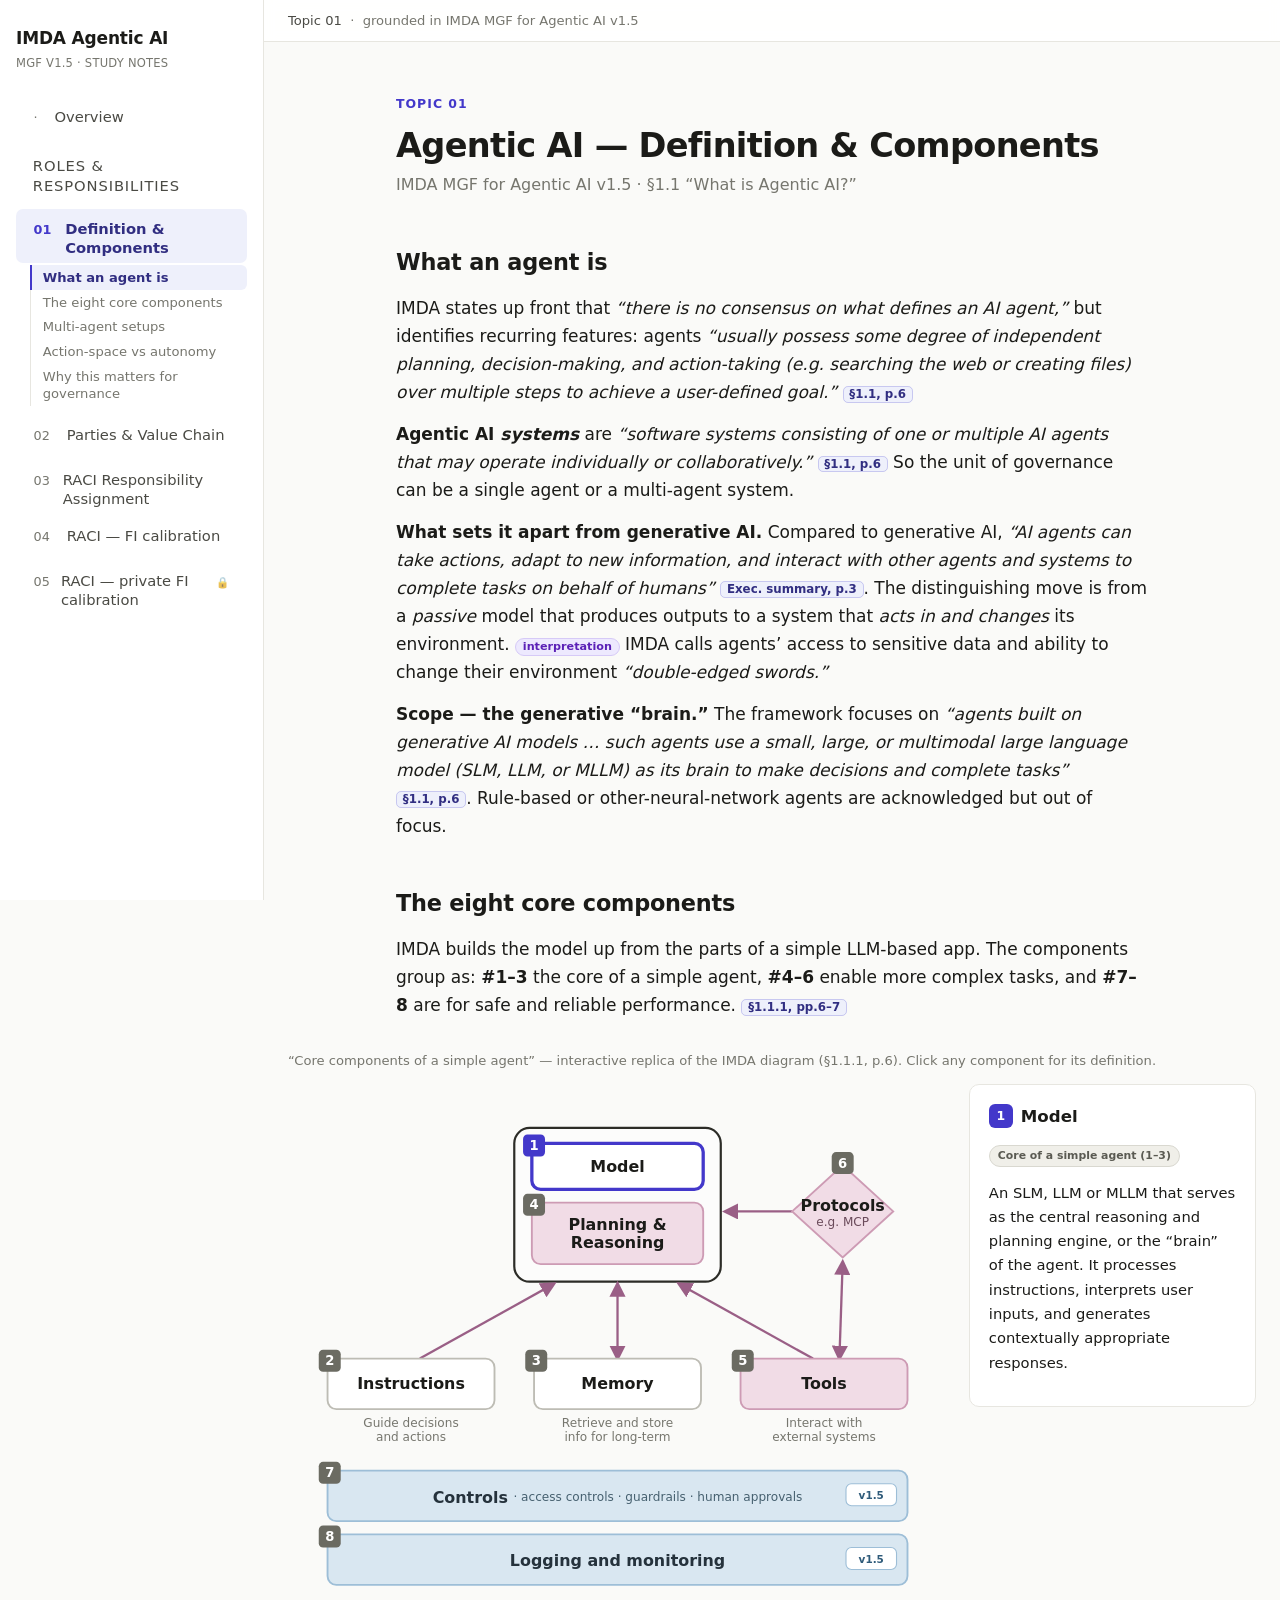
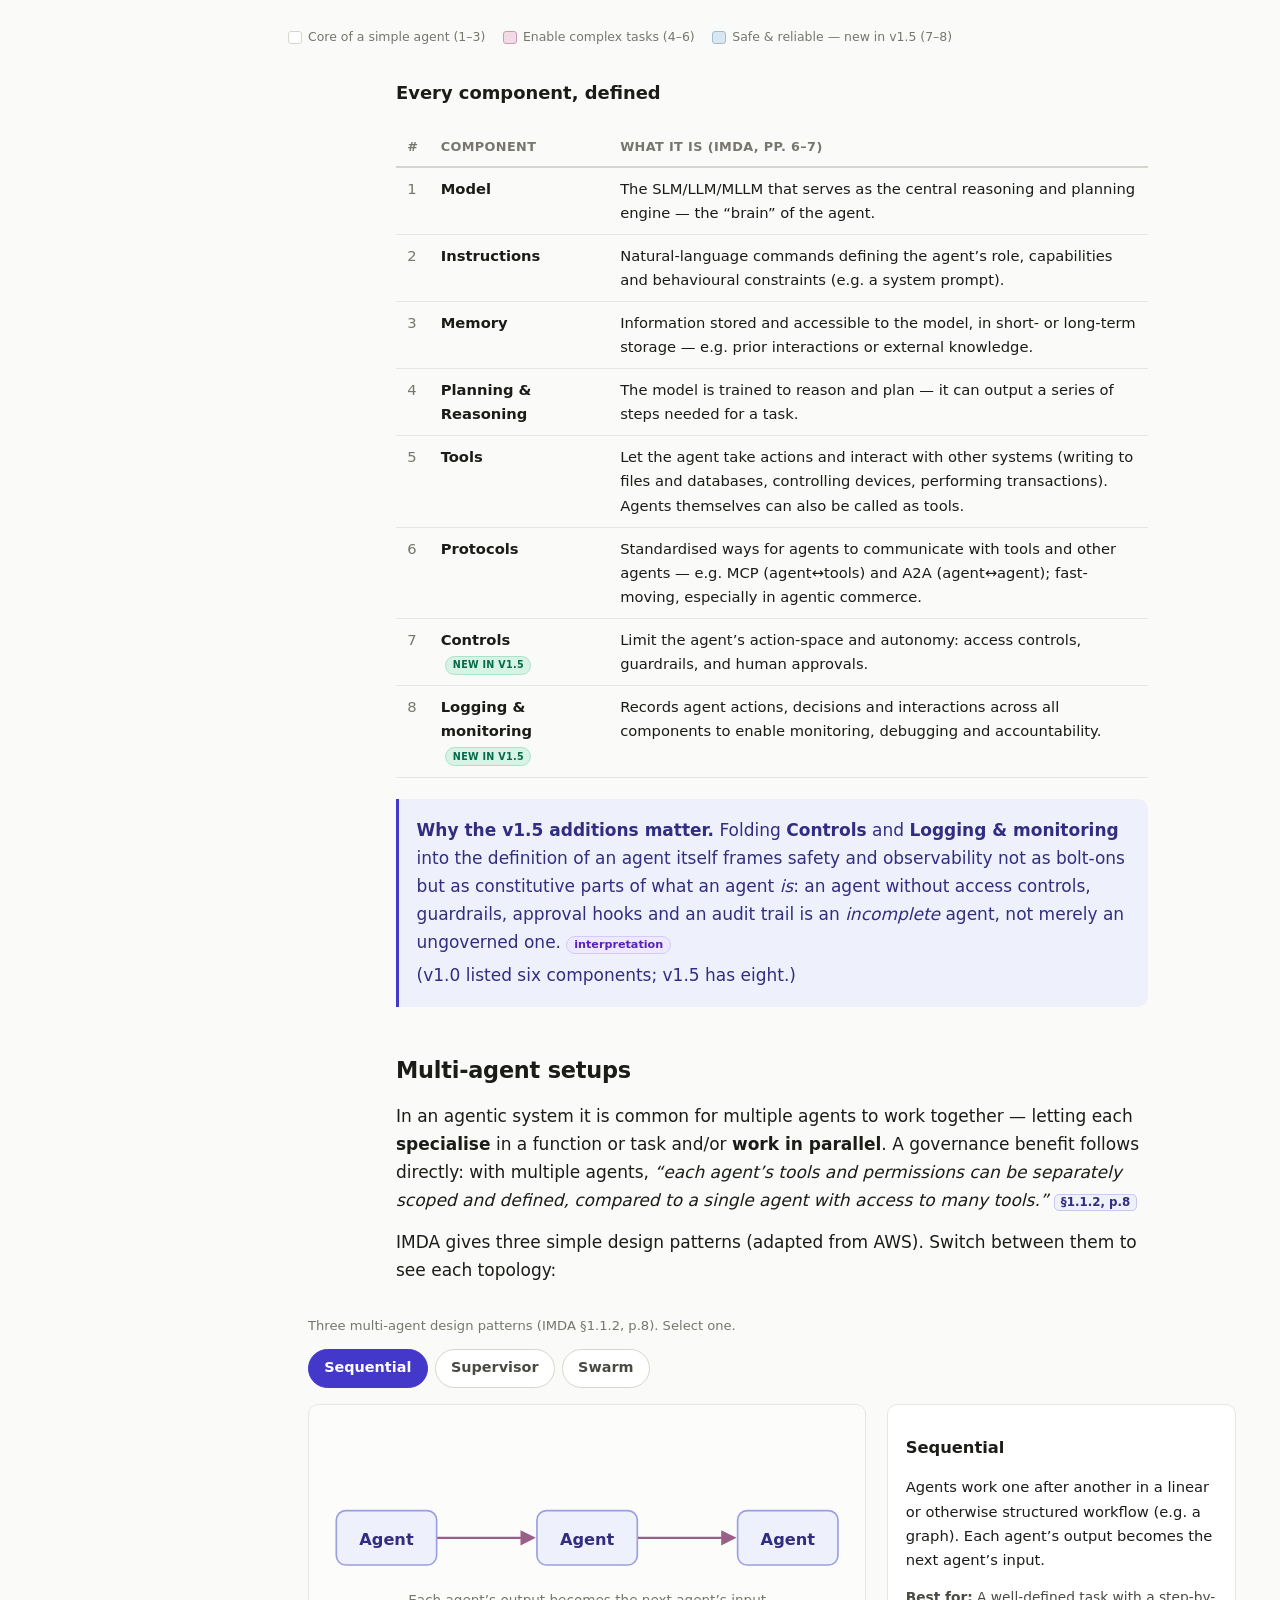
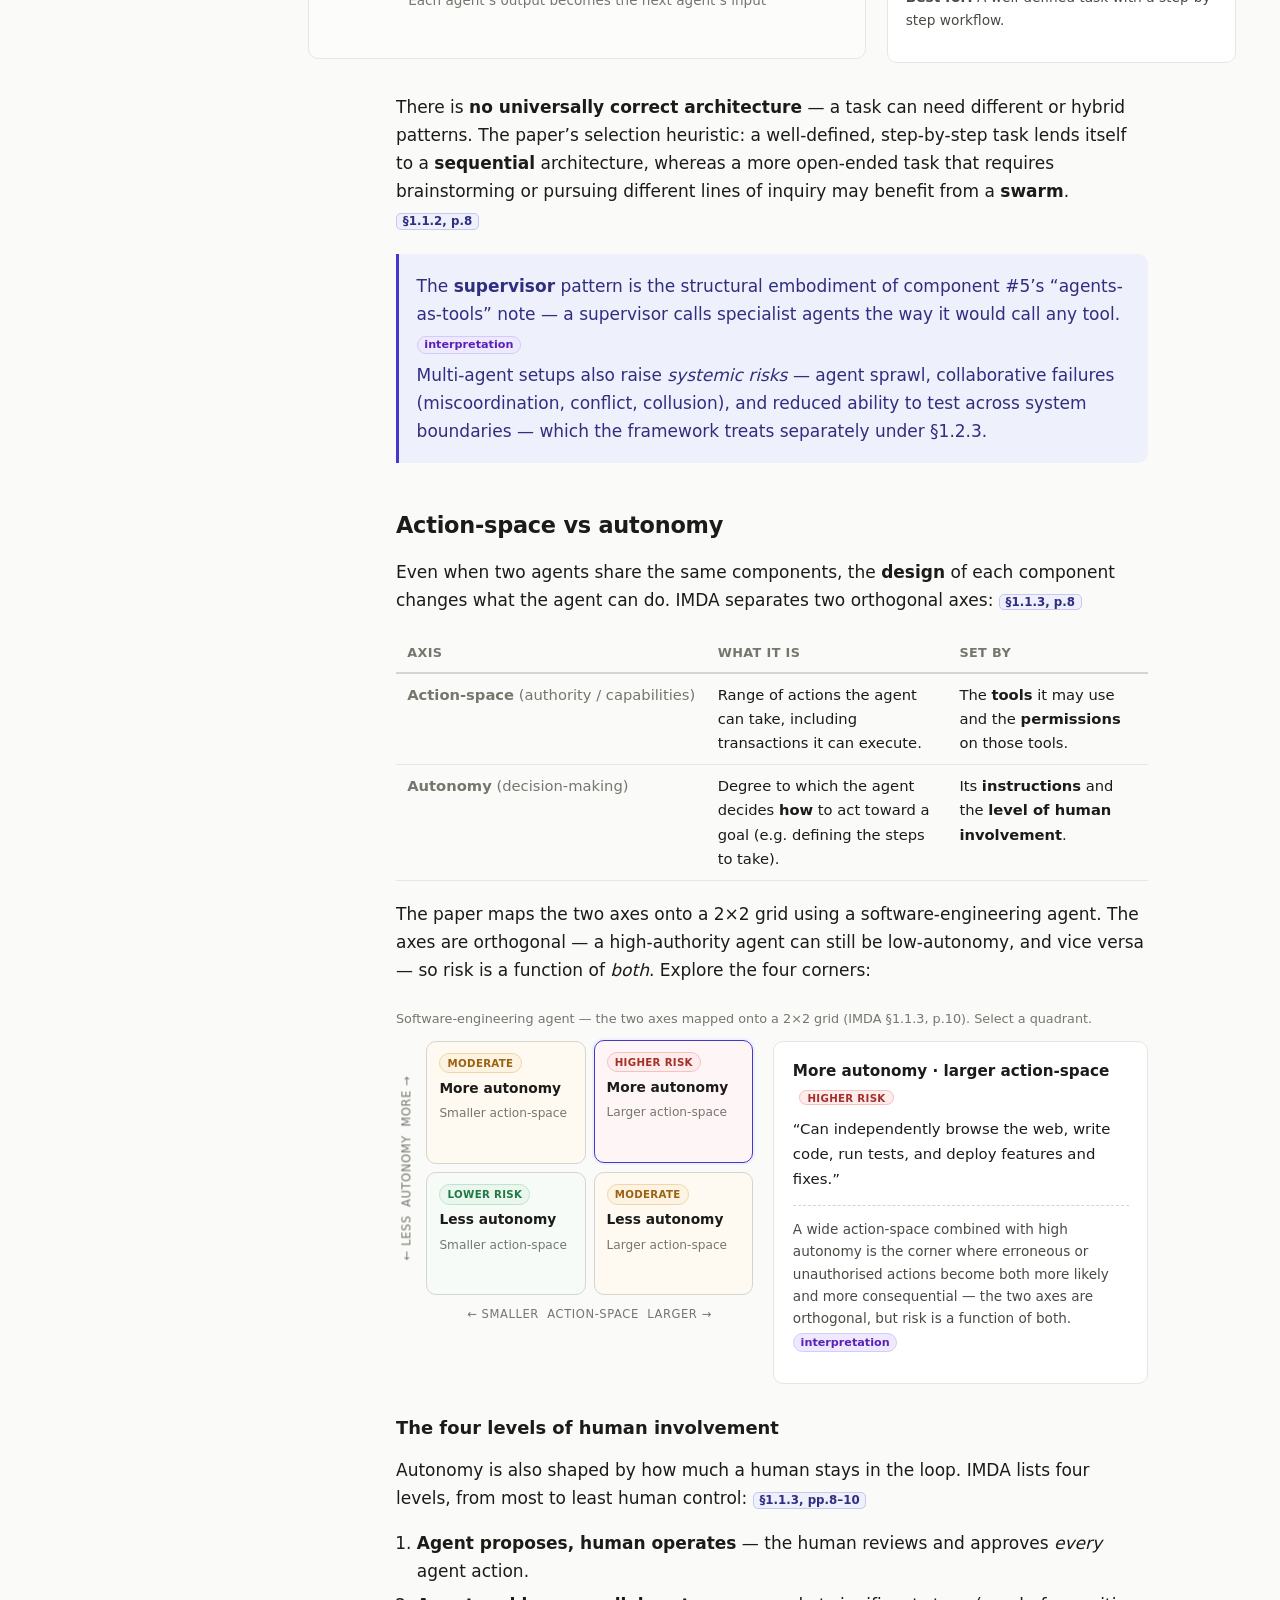
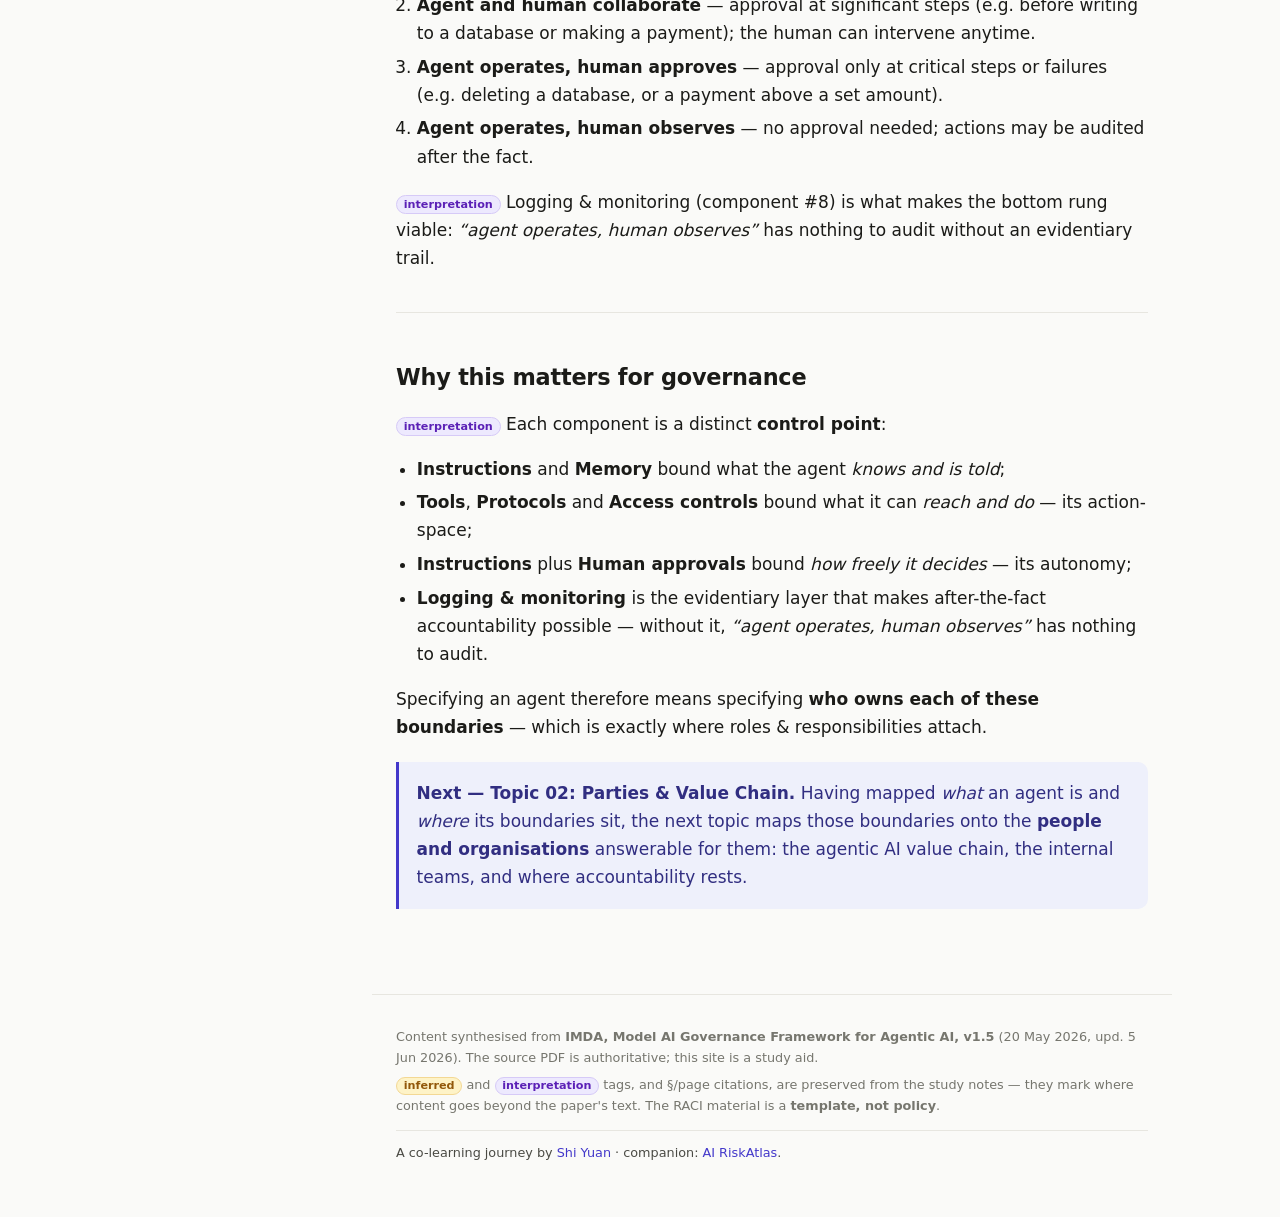
==== commit 6ef8b569: "deploy: db95c81432e014c98baf8975d170da40a0924694 tangshiyuan/imda-agentic@db95c81432e014c98baf8975d1" ====
--- a/topics/01-definition-and-components/index.html
+++ b/topics/01-definition-and-components/index.html
@@ -1,7 +1,7 @@
-<!DOCTYPE html><html lang="en"> <head><meta charset="utf-8"><meta name="viewport" content="width=device-width, initial-scale=1"><meta name="generator" content="Astro v5.18.2"><title>Agentic AI — Definition &amp; Components · IMDA Agentic AI</title><meta name="description" content="An interactive study of the IMDA Model AI Governance Framework for Agentic AI (v1.5)."><link rel="stylesheet" href="/_astro/index.CFc7C2Ua.css"></head> <body> <div class="shell"> <aside class="sidebar"> <a class="brand" href="/">
+<!DOCTYPE html><html lang="en"> <head><meta charset="utf-8"><meta name="viewport" content="width=device-width, initial-scale=1"><meta name="generator" content="Astro v5.18.2"><title>Agentic AI — Definition &amp; Components · IMDA Agentic AI</title><meta name="description" content="An interactive study of the IMDA Model AI Governance Framework for Agentic AI (v1.5)."><link rel="stylesheet" href="/_astro/index.CMIrcucA.css"></head> <body> <div class="shell"> <aside class="sidebar"> <a class="brand" href="/">
 IMDA Agentic AI
 <small>MGF v1.5 · study notes</small> </a> <nav class="nav" aria-label="Topics"> <a href="/" class> <span class="num">·</span> Overview
-</a> <span class="nav-label">Roles &amp; Responsibilities</span> <div class="nav-group"> <a href="/topics/01-definition-and-components" class="active"> <span class="num">01</span> Definition &amp; Components </a> <ul class="subnav"> <li><a href="#what-an-agent-is" data-slug="what-an-agent-is">What an agent is</a></li><li><a href="#the-eight-core-components" data-slug="the-eight-core-components">The eight core components</a></li><li><a href="#multi-agent-setups" data-slug="multi-agent-setups">Multi-agent setups</a></li><li><a href="#action-space-vs-autonomy" data-slug="action-space-vs-autonomy">Action-space vs autonomy</a></li><li><a href="#why-this-matters-for-governance" data-slug="why-this-matters-for-governance">Why this matters for governance</a></li> </ul> </div><div class="nav-group"> <a href="/topics/02-parties-and-value-chain" class> <span class="num">02</span> Parties &amp; Value Chain </a>  </div><div class="nav-group"> <a href="/topics/03-rr-raci-scaffold" class> <span class="num">03</span> RACI Responsibility Assignment </a>  </div><div class="nav-group"> <a href="/topics/04-raci-fi-calibration" class> <span class="num">04</span> RACI — FI calibration </a>  </div> </nav> </aside> <div class="main"> <div class="topbar"> <span class="crumb">Topic 01</span>
+</a> <span class="nav-label">Roles &amp; Responsibilities</span> <div class="nav-group"> <a href="/topics/01-definition-and-components" class="active"> <span class="num">01</span> Definition &amp; Components  </a> <ul class="subnav"> <li><a href="#what-an-agent-is" data-slug="what-an-agent-is">What an agent is</a></li><li><a href="#the-eight-core-components" data-slug="the-eight-core-components">The eight core components</a></li><li><a href="#multi-agent-setups" data-slug="multi-agent-setups">Multi-agent setups</a></li><li><a href="#action-space-vs-autonomy" data-slug="action-space-vs-autonomy">Action-space vs autonomy</a></li><li><a href="#why-this-matters-for-governance" data-slug="why-this-matters-for-governance">Why this matters for governance</a></li> </ul> </div><div class="nav-group"> <a href="/topics/02-parties-and-value-chain" class> <span class="num">02</span> Parties &amp; Value Chain  </a>  </div><div class="nav-group"> <a href="/topics/03-rr-raci-scaffold" class> <span class="num">03</span> RACI Responsibility Assignment  </a>  </div><div class="nav-group"> <a href="/topics/04-raci-fi-calibration" class> <span class="num">04</span> RACI — FI calibration  </a>  </div><div class="nav-group"> <a href="/topics/05-private-fi-calibration" class> <span class="num">05</span> RACI — private FI calibration <span class="lock" title="Access-controlled — passphrase required">🔒</span> </a>  </div> </nav> </aside> <div class="main"> <div class="topbar"> <span class="crumb">Topic 01</span>
 &nbsp;·&nbsp; grounded in IMDA MGF for Agentic AI v1.5
 </div> <main class="content"> <header class="page-head"> <p class="eyebrow">Topic 01</p> <h1>Agentic AI — Definition &amp; Components</h1> <p class="subtitle">IMDA MGF for Agentic AI v1.5 · §1.1 “What is Agentic AI?”</p> </header> <div class="prose"> <h2 id="what-an-agent-is">What an agent is</h2>
 <p>IMDA states up front that <em>“there is no consensus on what defines an AI agent,”</em> but identifies recurring features: agents <em>“usually possess some degree of independent planning, decision-making, and action-taking (e.g. searching the web or creating files) over multiple steps to achieve a user-defined goal.”</em> <cite class="cite" title="IMDA MGF for Agentic AI v1.5 — §1.1 What is Agentic AI?">§1.1, p.6</cite></p>
--- a/_astro/index.CMIrcucA.css
+++ b/_astro/index.CMIrcucA.css
@@ -0,0 +1 @@
+:root{--bg: #fafaf8;--surface: #ffffff;--ink: #1b1b18;--ink-soft: #4a4a44;--ink-mute: #76766e;--line: #e7e6e0;--line-strong: #d6d5cd;--accent: #4338ca;--accent-soft: #eef0fb;--accent-ink: #312e81;--inf-bg: #fef3c7;--inf-ink: #92580a;--inf-line: #f3d894;--interp-bg: #ede9fe;--interp-ink: #5b21b6;--interp-line: #d6caf7;--new-bg: #d6f3e6;--new-ink: #066a48;--new-line: #a9e3c9;--risk1-bg: #eaf6ee;--risk1-ink: #1f7a45;--risk1-line: #bfe4cc;--risk2-bg: #fdf3e2;--risk2-ink: #9a6212;--risk2-line: #f0d6a8;--risk3-bg: #fdeceb;--risk3-ink: #a53029;--risk3-line: #f3c3bf;--radius: 10px;--maxw: 50rem;--sidebar: 16.5rem;--font-sans: "Inter", ui-sans-serif, system-ui, -apple-system, "Segoe UI", Roboto, Helvetica, Arial, sans-serif;--font-serif: "Iowan Old Style", "Palatino Linotype", "Georgia", serif}*,*:before,*:after{box-sizing:border-box}html{-webkit-text-size-adjust:100%;scroll-behavior:smooth}body{margin:0;background:var(--bg);color:var(--ink);font-family:var(--font-sans);font-size:17px;line-height:1.65;-webkit-font-smoothing:antialiased}a{color:var(--accent);text-decoration:none}a:hover{text-decoration:underline}.shell{display:grid;grid-template-columns:var(--sidebar) 1fr;min-height:100vh}.sidebar{border-right:1px solid var(--line);background:var(--surface);padding:1.5rem 1rem;position:sticky;top:0;align-self:start;height:100vh;overflow-y:auto}.brand{display:block;margin-bottom:.25rem;font-weight:700;color:var(--ink);letter-spacing:-.01em}.brand:hover{text-decoration:none}.brand small{display:block;font-weight:500;font-size:.72rem;color:var(--ink-mute);letter-spacing:.02em;text-transform:uppercase;margin-top:.15rem}.nav{margin-top:1.5rem;display:flex;flex-direction:column;gap:.15rem}.nav-label{font-size:.7rem;text-transform:uppercase;letter-spacing:.06em;color:var(--ink-mute);margin:.5rem .5rem .35rem}.nav a,.nav span{display:flex;align-items:baseline;gap:.5rem;padding:.4rem .55rem;border-radius:7px;font-size:.92rem;color:var(--ink-soft);line-height:1.3}.nav a:hover{background:var(--accent-soft);text-decoration:none}.nav a.active{background:var(--accent-soft);color:var(--accent-ink);font-weight:600}.nav .num{font-variant-numeric:tabular-nums;color:var(--ink-mute);font-size:.8rem;min-width:1.1rem}.nav a.active .num{color:var(--accent)}.nav .soon{color:var(--ink-mute);cursor:default}.nav .soon .tag{margin-left:auto;font-size:.62rem;text-transform:uppercase;letter-spacing:.04em;color:var(--ink-mute);border:1px solid var(--line-strong);border-radius:999px;padding:.02rem .4rem}.nav-group{display:flex;flex-direction:column}.subnav{list-style:none;padding:0;border-left:1px solid var(--line);margin:.1rem 0 .45rem .85rem}.subnav li{margin:0}.subnav a{display:block;padding:.24rem .5rem .24rem .7rem;margin-left:-1px;border-left:2px solid transparent;border-radius:0 6px 6px 0;font-size:.82rem;color:var(--ink-mute);line-height:1.3}.subnav a:hover{color:var(--accent-ink);background:var(--accent-soft);text-decoration:none}.subnav a.active{color:var(--accent-ink);font-weight:600;border-left-color:var(--accent);background:var(--accent-soft)}.main{min-width:0}.topbar{border-bottom:1px solid var(--line);background:color-mix(in srgb,var(--surface) 88%,transparent);backdrop-filter:saturate(150%) blur(6px);padding:.6rem 1.5rem;font-size:.82rem;color:var(--ink-mute)}.topbar .crumb{color:var(--ink-soft)}.content{max-width:var(--maxw);margin:0 auto;padding:2.5rem 1.5rem 4rem}.page-head{margin-bottom:2rem}.eyebrow{font-size:.78rem;text-transform:uppercase;letter-spacing:.08em;color:var(--accent);font-weight:600}.page-head h1{font-size:2.1rem;line-height:1.15;letter-spacing:-.02em;margin:.35rem 0 .4rem}.page-head .subtitle{color:var(--ink-mute);font-size:1rem;margin:0}.prose{color:var(--ink)}.prose h2{font-size:1.4rem;letter-spacing:-.01em;margin:2.4rem 0 .8rem;padding-top:.4rem;scroll-margin-top:1.25rem}.prose h3{font-size:1.12rem;margin:1.8rem 0 .6rem}.prose p{margin:.85rem 0}.prose ul,.prose ol{padding-left:1.3rem}.prose li{margin:.35rem 0}.prose strong{font-weight:650}.prose hr{border:none;border-top:1px solid var(--line);margin:2.5rem 0}.prose table{width:100%;border-collapse:collapse;margin:1.2rem 0;font-size:.92rem}.prose th,.prose td{text-align:left;vertical-align:top;padding:.55rem .7rem;border-bottom:1px solid var(--line)}.prose thead th{border-bottom:2px solid var(--line-strong);font-size:.8rem;text-transform:uppercase;letter-spacing:.03em;color:var(--ink-mute)}.prose tbody tr:hover{background:#fbfbf9}.prose td:first-child{font-variant-numeric:tabular-nums;color:var(--ink-mute);white-space:nowrap}.prose blockquote{margin:1.3rem 0;padding:.8rem 1.1rem;background:var(--accent-soft);border-left:3px solid var(--accent);border-radius:0 var(--radius) var(--radius) 0;color:var(--accent-ink)}.prose blockquote p{margin:.3rem 0}.marker{display:inline-block;font-size:.7rem;font-weight:600;line-height:1.4;padding:.02rem .42rem;border-radius:999px;vertical-align:baseline;white-space:nowrap;cursor:help;user-select:none}.marker-inferred{background:var(--inf-bg);color:var(--inf-ink);border:1px solid var(--inf-line)}.marker-interpretation{background:var(--interp-bg);color:var(--interp-ink);border:1px solid var(--interp-line)}.cite{font-style:normal;font-size:.74rem;font-weight:600;color:var(--accent-ink);background:var(--accent-soft);border:1px solid color-mix(in srgb,var(--accent) 22%,transparent);border-radius:5px;padding:.02rem .36rem;white-space:nowrap;cursor:help;vertical-align:baseline}.codetag{display:inline-block;font-size:.74em;font-weight:700;color:var(--accent-ink);background:var(--accent-soft);border:1px solid color-mix(in srgb,var(--accent) 18%,transparent);border-radius:4px;padding:.02em .4em;white-space:nowrap;vertical-align:baseline;letter-spacing:.02em;line-height:1.4}.raci-tag{display:inline-block;font-size:.74em;font-weight:700;border-radius:4px;padding:.02em .45em;white-space:nowrap;vertical-align:baseline;line-height:1.4}.tag-new{display:inline-block;font-size:.6rem;font-weight:700;text-transform:uppercase;letter-spacing:.03em;padding:.04rem .4rem;border-radius:999px;background:var(--new-bg);color:var(--new-ink);border:1px solid var(--new-line);vertical-align:middle;margin-left:.3rem}.legend{display:flex;flex-wrap:wrap;gap:.6rem 1.2rem;align-items:center;font-size:.8rem;color:var(--ink-mute);border:1px dashed var(--line-strong);border-radius:var(--radius);padding:.7rem .9rem;margin:1.4rem 0}.legend>span{display:inline-flex;align-items:center;gap:.4rem}.cards{display:grid;grid-template-columns:repeat(auto-fit,minmax(15rem,1fr));gap:1rem;margin:1.5rem 0}.card{display:block;border:1px solid var(--line);border-radius:var(--radius);padding:1.1rem 1.2rem;background:var(--surface);transition:border-color .15s,box-shadow .15s}.card:hover{text-decoration:none;border-color:var(--line-strong);box-shadow:0 2px 10px #1414100d}.card.disabled{opacity:.6;pointer-events:none}.card .knum{font-size:.74rem;font-weight:700;color:var(--accent);letter-spacing:.04em}.card h3{margin:.3rem 0 .4rem;font-size:1.08rem;color:var(--ink)}.card p{margin:0;font-size:.9rem;color:var(--ink-mute)}.card .status{display:inline-block;margin-top:.6rem;font-size:.72rem;color:var(--ink-mute)}.about-note{border:1px solid var(--line);border-left:3px solid var(--accent);background:var(--accent-soft);border-radius:0 var(--radius) var(--radius) 0;padding:.8rem 1.05rem;font-size:.9rem;color:var(--accent-ink);margin:1.4rem 0}.about-note a{font-weight:600}.section-lead{color:var(--ink-mute);font-size:.92rem;margin:-.3rem 0 .7rem}.foot{max-width:var(--maxw);margin:0 auto;padding:1.6rem 1.5rem 3rem;border-top:1px solid var(--line);color:var(--ink-mute);font-size:.8rem}.foot p{margin:.35rem 0}.foot p.foot-credit{margin-top:.85rem;padding-top:.7rem;border-top:1px solid var(--line);color:var(--ink-soft)}.ag{margin:1.5rem 0}.ag-caption{font-size:.8rem;color:var(--ink-mute);margin-bottom:.7rem}.ag-layout{display:grid;grid-template-columns:minmax(0,1fr) minmax(0,1.05fr);gap:1.3rem;align-items:start}.ag-figure{display:grid;grid-template-columns:1.4rem 1fr;grid-template-rows:1fr 1.4rem;gap:.5rem}.ag-axis-y{grid-area:1 / 1;writing-mode:vertical-rl;transform:rotate(180deg);display:flex;align-items:center;justify-content:center;gap:.4rem;font-size:.72rem;text-transform:uppercase;letter-spacing:.05em;color:var(--ink-mute)}.ag-axis-x{grid-area:2 / 2;display:flex;align-items:center;justify-content:center;gap:.4rem;font-size:.72rem;text-transform:uppercase;letter-spacing:.05em;color:var(--ink-mute)}.ag-grid{grid-area:1 / 2;display:grid;grid-template-columns:1fr 1fr;grid-template-rows:1fr 1fr;gap:.5rem;aspect-ratio:1 / .78}.ag-cell{display:flex;flex-direction:column;gap:.4rem;text-align:left;border:1px solid var(--line-strong);border-radius:var(--radius);padding:.7rem .75rem;background:var(--surface);cursor:pointer;font:inherit;color:var(--ink-soft);transition:transform .08s,box-shadow .12s,border-color .12s}.ag-cell:hover{box-shadow:0 2px 10px #14141012}.ag-cell:focus-visible{outline:2px solid var(--accent);outline-offset:2px}.ag-cell.selected{border-color:var(--accent);box-shadow:0 0 0 2px var(--accent-soft);transform:translateY(-1px)}.ag-cell .lab{font-size:.86rem;font-weight:600;color:var(--ink);line-height:1.25}.ag-cell .sub{font-size:.76rem;color:var(--ink-mute)}.risk-pill{align-self:flex-start;font-size:.64rem;font-weight:700;text-transform:uppercase;letter-spacing:.03em;padding:.05rem .45rem;border-radius:999px}.risk-1{background:var(--risk1-bg);color:var(--risk1-ink);border:1px solid var(--risk1-line)}.risk-2{background:var(--risk2-bg);color:var(--risk2-ink);border:1px solid var(--risk2-line)}.risk-3{background:var(--risk3-bg);color:var(--risk3-ink);border:1px solid var(--risk3-line)}.ag-cell.r1{background:color-mix(in srgb,var(--risk1-bg) 45%,var(--surface))}.ag-cell.r2{background:color-mix(in srgb,var(--risk2-bg) 45%,var(--surface))}.ag-cell.r3{background:color-mix(in srgb,var(--risk3-bg) 45%,var(--surface))}.ag-panel{border:1px solid var(--line);border-radius:var(--radius);padding:1.1rem 1.15rem;background:var(--surface)}.ag-panel .ag-panel-label{font-size:.95rem;font-weight:650;margin:0 0 .5rem}.ag-panel .ag-eg{margin:.5rem 0 0;font-size:.93rem}.ag-panel .ag-eg:before{content:"“"}.ag-panel .ag-eg:after{content:"”"}.ag-panel .ag-note{margin-top:.85rem;padding-top:.75rem;border-top:1px dashed var(--line-strong);font-size:.85rem;color:var(--ink-soft)}.cd{margin:1.9rem 0;position:relative;left:50%;transform:translate(-50%);width:min(66rem,calc(100vw - var(--sidebar) - 3rem))}.cd-caption{font-size:.82rem;color:var(--ink-mute);margin-bottom:.8rem}.cd-layout{display:grid;grid-template-columns:minmax(0,2.3fr) minmax(15rem,1fr);gap:1.4rem;align-items:start}.cd-svg{width:100%;height:auto;display:block}.cd-brain{fill:#fcfcfb;stroke:#2c2c27;stroke-width:2}.cd-node{cursor:pointer}.cd-node .cd-rect{stroke-width:1.7;transition:filter .12s,stroke-width .12s,stroke .12s}.cd-node:hover .cd-rect{filter:brightness(.96)}.cd-node:focus{outline:none}.cd-node:focus-visible .cd-rect{stroke:var(--accent);stroke-width:3}.cd-node.selected .cd-rect{stroke:var(--accent);stroke-width:3}.cd-core .cd-rect{fill:#fff;stroke:#bdbcb4}.cd-enabling .cd-rect{fill:#f1dce6;stroke:#cd9bb4}.cd-safe .cd-rect{fill:#d9e7f1;stroke:#9dbed7}.cd-label{font-size:14.5px;font-weight:600;fill:var(--ink)}.cd-sublabel{font-size:11px;fill:#6a4a5a}.cd-undercap{font-size:11px;fill:var(--ink-mute)}.cd-bar-label{font-size:14.5px;font-weight:700;fill:#25323c}.cd-bar-sub{font-size:11px;font-weight:500;fill:#46606f}.cd-badge rect{fill:#6b6b62}.cd-badge text{fill:#fff;font-size:12px;font-weight:700}.cd-node.selected .cd-badge rect{fill:var(--accent)}.cd-arrow-line{stroke:#9a5f86;stroke-width:2.1;fill:none}.cd-arrowhead{fill:#9a5f86}.cd-vtag rect{fill:#fff;stroke:#9dbed7}.cd-vtag text{fill:#2f5b7a;font-size:9.5px;font-weight:700}.cd-panel{border:1px solid var(--line);border-radius:var(--radius);padding:1.1rem 1.15rem;background:var(--surface)}.cd-panel-head{display:flex;align-items:center;gap:.5rem;margin-bottom:.55rem;flex-wrap:wrap}.cd-pn-num{display:inline-flex;align-items:center;justify-content:center;width:1.5rem;height:1.5rem;border-radius:6px;background:var(--accent);color:#fff;font-size:.78rem;font-weight:700}.cd-pn-name{font-size:1.04rem;font-weight:650}.cd-grouptag{display:inline-block;font-size:.68rem;font-weight:600;padding:.06rem .5rem;border-radius:999px}.cd-grouptag.core{background:#f0efe9;color:#5a5a52;border:1px solid #d9d8d0}.cd-grouptag.enabling{background:#f1dce6;color:#7a3f5a;border:1px solid #d9b6c8}.cd-grouptag.safe{background:#d9e7f1;color:#2f5b7a;border:1px solid #b3cfe2}.cd-def{font-size:.92rem;margin:.6rem 0 0}.cd-legend{display:flex;flex-wrap:wrap;gap:.5rem 1.1rem;margin-top:1rem;font-size:.78rem;color:var(--ink-mute)}.cd-legend span{display:inline-flex;align-items:center;gap:.4rem}.cd-sw{width:.85rem;height:.85rem;border-radius:3px;display:inline-block;border:1px solid var(--line-strong)}.cd-sw-core{background:#fff}.cd-sw-enabling{background:#f1dce6;border-color:#cd9bb4}.cd-sw-safe{background:#d9e7f1;border-color:#9dbed7}.ma{margin:1.9rem 0;position:relative;left:50%;transform:translate(-50%);width:min(58rem,calc(100vw - var(--sidebar) - 3rem))}.ma-caption{font-size:.82rem;color:var(--ink-mute);margin-bottom:.8rem}.ma-tabs{display:flex;gap:.45rem;margin-bottom:1rem;flex-wrap:wrap}.ma-tab{font:inherit;font-size:.9rem;font-weight:600;padding:.4rem .95rem;border-radius:999px;border:1px solid var(--line-strong);background:var(--surface);color:var(--ink-soft);cursor:pointer;transition:background .12s,border-color .12s,color .12s}.ma-tab:hover{border-color:var(--accent);color:var(--accent-ink)}.ma-tab.active{background:var(--accent);border-color:var(--accent);color:#fff}.ma-layout{display:grid;grid-template-columns:minmax(0,1.6fr) minmax(14rem,1fr);gap:1.3rem;align-items:start}.ma-svg{width:100%;height:auto;display:block;border:1px solid var(--line);border-radius:var(--radius);background:#fcfcfb;padding:.4rem}.ma-node rect{stroke-width:1.6}.ma-agent rect{fill:var(--accent-soft);stroke:#9aa0e0}.ma-super rect{fill:var(--accent);stroke:var(--accent)}.ma-label{font-size:15.5px;font-weight:600;fill:var(--accent-ink)}.ma-super .ma-label{fill:#fff}.ma-edge{stroke:#9a5f86;stroke-width:2.1;fill:none}.ma-edge-head{fill:#9a5f86}.ma-flowcap{font-size:13px;fill:var(--ink-mute)}.ma-panel{border:1px solid var(--line);border-radius:var(--radius);padding:1.05rem 1.1rem;background:var(--surface)}.ma-panel-name{font-size:1.02rem;font-weight:650;margin:0 0 .4rem}.ma-def{font-size:.92rem;margin:0}.ma-best{font-size:.86rem;color:var(--ink-soft);margin:.7rem 0 0}.vc{margin:1.9rem 0;position:relative;left:50%;transform:translate(-50%);width:min(64rem,calc(100vw - var(--sidebar) - 3rem))}.vc-caption{font-size:.82rem;color:var(--ink-mute);margin-bottom:.8rem}.vc-layout{display:grid;grid-template-columns:minmax(0,2fr) minmax(15rem,1fr);gap:1.4rem;align-items:start}.vc-svg{width:100%;height:auto;display:block}.vc-node{cursor:pointer}.vc-rect{fill:#fff;stroke:#b986a4;stroke-width:1.6;transition:fill .12s,stroke .12s,stroke-width .12s}.vc-node:hover .vc-rect{fill:#fbf7f9}.vc-node:focus{outline:none}.vc-node:focus-visible .vc-rect{stroke:var(--accent);stroke-width:2.8}.vc-node.selected .vc-rect{stroke:var(--accent);stroke-width:2.8}.vc-anchor .vc-rect{fill:#f1dce6}.vc-node.vc-anchor.selected .vc-rect{fill:#ecd2e0}.vc-label{font-size:14px;font-weight:600;fill:var(--ink)}.vc-sublabel{font-size:11px;fill:#6a4a5a}.vc-arrow{stroke:#9a5f86;stroke-width:2;fill:none}.vc-arrowhead{fill:#9a5f86}.vc-panel{border:1px solid var(--line);border-radius:var(--radius);padding:1.05rem 1.1rem;background:var(--surface)}.vc-panel-name{font-size:1.04rem;font-weight:650;margin:0 0 .5rem;display:flex;align-items:center;gap:.45rem;flex-wrap:wrap}.vc-anchor-pill{font-size:.6rem;font-weight:700;text-transform:uppercase;letter-spacing:.03em;padding:.05rem .45rem;border-radius:999px;background:#f1dce6;color:#7a3f5a;border:1px solid #d9b6c8}.vc-role{font-size:.94rem;margin:0}.vc-note{font-size:.86rem;color:var(--ink-soft);margin:.7rem 0 0;padding-top:.7rem;border-top:1px dashed var(--line-strong)}.vcr-code{font-size:11px;font-weight:700;fill:var(--accent);letter-spacing:.02em}.vcr-codechip{font-size:.7rem;font-weight:700;color:var(--accent-ink);background:var(--accent-soft);border:1px solid color-mix(in srgb,var(--accent) 22%,transparent);border-radius:4px;padding:.05rem .4rem}.vcr-vendor{font-size:.84rem;color:var(--ink-soft);margin:.9rem 0 0;padding:.6rem .85rem;border:1px dashed var(--line-strong);border-radius:var(--radius)}.vcr-zone{fill:none;stroke-width:1.5;stroke-dasharray:6 4}.vcr-zone-prov{stroke:#b986a4}.vcr-zone-org{stroke:var(--accent)}.vcr-zonechip{fill:var(--bg)}.vcr-zonelabel{font-size:10px;font-weight:700;letter-spacing:.02em}.vcr-zonelabel-prov{fill:#8a5a86}.vcr-zonelabel-org{fill:var(--accent-ink)}.vcr-teams{list-style:none;margin:.7rem 0 0;padding:0;display:flex;flex-direction:column;gap:.45rem}.vcr-teams li{font-size:.84rem;line-height:1.35;color:var(--ink-soft)}.vcr-teams li strong{color:var(--ink)}.vcr-teamcode{font-size:.64rem;font-weight:700;color:var(--accent-ink);background:var(--accent-soft);border-radius:4px;padding:.05rem .36rem;margin-right:.15rem}.vcr-eg{color:var(--ink-mute);font-weight:400}.it{margin:1.6rem 0}.it-who{font-size:.92rem;margin:0 0 .7rem}.it-resp-h{font-size:.75rem;text-transform:uppercase;letter-spacing:.04em;color:var(--ink-mute);margin:0 0 .3rem;font-weight:600}.it-resp{margin:0;padding-left:1.1rem}.it-resp li{font-size:.9rem;margin:.25rem 0}.raci{margin:1.9rem 0;position:relative;left:50%;transform:translate(-50%);width:min(68rem,calc(100vw - var(--sidebar) - 3rem))}.raci-caption{font-size:.82rem;color:var(--ink-mute);margin-bottom:.8rem}.raci-controls{display:flex;flex-wrap:wrap;gap:.6rem 1.2rem;align-items:center;justify-content:space-between;margin-bottom:.9rem}.raci-toggle{display:inline-flex;align-items:center;gap:.45rem;font-size:.85rem;color:var(--ink-soft);cursor:pointer}.raci-toggle input{accent-color:var(--accent)}.raci-toggle-note{color:var(--ink-mute);font-size:.78rem}.nav .lock{font-size:.72em;margin-left:.2rem;opacity:.7}.card.locked .knum{color:var(--accent-ink)}.raci-scroll{overflow-x:auto}.raci-table{border-collapse:separate;border-spacing:3px;table-layout:fixed}.raci-actcol{text-align:left;width:13rem;padding:.35rem .5rem;font-size:.78rem;color:var(--ink-soft);line-height:1.3;vertical-align:middle;white-space:normal;overflow-wrap:break-word}thead .raci-actcol{font-size:.72rem;text-transform:uppercase;letter-spacing:.04em;color:var(--ink-mute)}.raci-rolehead{font-size:.7rem;font-weight:700;padding:.3rem .12rem;text-align:center;color:var(--ink-mute);width:2.4rem;cursor:help;overflow-wrap:anywhere}.raci-rolehead.raci-external{color:#8a5a86}.raci-rolehead.raci-interp{text-decoration:underline dotted;text-underline-offset:2px;cursor:help}.raci-dimrow td{background:var(--accent-soft);color:var(--accent-ink);font-size:.82rem;padding:.4rem .6rem;text-align:left;border-radius:6px}.raci-dimcite{font-size:.72rem;font-weight:600;opacity:.75;margin-left:.3rem}.raci-cell{position:relative;text-align:center;font-weight:700;font-size:.8rem;padding:.3rem .15rem;border-radius:5px;min-width:2.4rem;transition:filter .1s,box-shadow .1s}.raci-cell[role=button]{cursor:pointer}.raci-cell[role=button]:hover{filter:brightness(.94)}.raci-cell[role=button]:focus-visible{outline:2px solid var(--accent);outline-offset:1px}.raci-cell.selected{box-shadow:0 0 0 2px var(--accent)}.raci-cell.inf:after{content:"";position:absolute;top:3px;right:3px;width:4px;height:4px;border-radius:50%;background:currentColor;opacity:.55}.raci-c-A{background:var(--accent);color:#fff}.raci-c-R{background:#d6f3e6;color:#066a48}.raci-c-C{background:#fdf3e2;color:#9a6212}.raci-c-I{background:#efefec;color:#6b6b62}.raci-c-none{background:transparent;color:transparent}.raci-foot{margin-top:1rem;display:grid;gap:.9rem}.raci-legend{display:flex;flex-wrap:wrap;gap:.45rem 1.1rem;font-size:.78rem;color:var(--ink-mute)}.raci-legend span{display:inline-flex;align-items:center;gap:.4rem}.raci-sw{width:1.05rem;height:1.05rem;border-radius:4px;display:inline-block;position:relative}.raci-sw.raci-inf-key{background:#efefec}.raci-sw.raci-inf-key:after{content:"";position:absolute;top:2px;right:2px;width:4px;height:4px;border-radius:50%;background:var(--ink-soft)}.raci-detail{border:1px solid var(--line);border-radius:var(--radius);padding:1rem 1.1rem;background:var(--surface)}.raci-detail-empty{border:1px dashed var(--line-strong);border-radius:var(--radius);padding:.9rem 1.1rem;font-size:.86rem;color:var(--ink-soft)}.raci-detail-head{display:flex;align-items:center;gap:.5rem;margin:0 0 .5rem;flex-wrap:wrap}.raci-chip{font-weight:700;font-size:.78rem;padding:.1rem .5rem;border-radius:5px}.raci-extpill{font-size:.6rem;font-weight:700;text-transform:uppercase;letter-spacing:.03em;padding:.05rem .4rem;border-radius:999px;background:#f1dce6;color:#7a3f5a;border:1px solid #d9b6c8}.raci-detail-meaning{font-size:.86rem;color:var(--ink-mute);margin:0 0 .2rem}.raci-detail-act{font-size:.94rem;margin:0 0 .5rem}.raci-actcite{font-size:.74rem;font-weight:600;color:var(--accent-ink);background:var(--accent-soft);border-radius:4px;padding:.02rem .34rem;white-space:nowrap}.raci-detail-mark{font-size:.84rem;color:var(--ink-soft);margin:0}.forg{margin:1.9rem 0;position:relative;left:50%;transform:translate(-50%);width:min(66rem,calc(100vw - var(--sidebar) - 3rem))}.forg-caption{font-size:.82rem;color:var(--ink-mute);margin-bottom:.9rem}.forg-layout{display:grid;grid-template-columns:minmax(0,1.7fr) minmax(15rem,1fr);gap:1.3rem;align-items:start}.forg-inst{border:1.5px dashed var(--accent);border-radius:var(--radius);padding:1.5rem .9rem .9rem;position:relative;background:color-mix(in srgb,var(--accent-soft) 35%,transparent)}.forg-inst-label{position:absolute;top:-.65rem;left:1rem;background:var(--bg);padding:0 .45rem;font-size:.68rem;font-weight:700;text-transform:uppercase;letter-spacing:.03em;color:var(--accent-ink)}.forg-band{display:grid;grid-template-columns:9rem 1fr;gap:.6rem;align-items:center;padding:.5rem 0;border-top:1px solid var(--line)}.forg-band:first-of-type{border-top:none}.forg-bandlabel{font-size:.72rem;font-weight:700;text-transform:uppercase;letter-spacing:.03em;color:var(--ink-mute)}.forg-roles{display:flex;flex-wrap:wrap;gap:.4rem}.forg-role{display:inline-flex;align-items:center;gap:.4rem;border:1px solid var(--line-strong);border-radius:7px;background:var(--surface);padding:.34rem .55rem;cursor:pointer;font:inherit;transition:border-color .12s,box-shadow .12s}.forg-role:hover{border-color:var(--accent)}.forg-role:focus-visible{outline:2px solid var(--accent);outline-offset:1px}.forg-role.selected{border-color:var(--accent);box-shadow:0 0 0 2px var(--accent-soft)}.forg-role.ext{background:#faf6f8;border-color:#d9b6c8}.forg-role.muted{border-style:dashed}.forg-code{font-weight:700;font-size:.8rem;color:var(--ink)}.forg-role.ext .forg-code{color:#7a3f5a}.forg-role.muted .forg-code{color:var(--ink-mute)}.forg-acount{font-size:.6rem;font-weight:700;color:#fff;background:var(--accent);border-radius:999px;padding:.05rem .4rem}.forg-ext-note{text-align:center;font-size:.72rem;color:var(--ink-mute);margin:.6rem 0 .4rem}.forg-providers{display:flex;flex-wrap:wrap;gap:.4rem;justify-content:center}.forg-panel{border:1px solid var(--line);border-radius:var(--radius);padding:1.05rem 1.1rem;background:var(--surface)}.forg-panel-head{display:flex;align-items:center;gap:.45rem;flex-wrap:wrap;margin:0 0 .45rem}.forg-line{font-size:.64rem;font-weight:700;text-transform:uppercase;letter-spacing:.03em;color:var(--ink-mute);border:1px solid var(--line-strong);border-radius:999px;padding:.04rem .45rem}.forg-duty{font-size:.9rem;margin:0 0 .5rem}.forg-holds-h{font-size:.74rem;text-transform:uppercase;letter-spacing:.03em;color:var(--ink-mute);margin:.6rem 0 .3rem;font-weight:600}.forg-holds ul{margin:0;padding-left:1.1rem}.forg-holds li{font-size:.84rem;margin:.24rem 0}.forg-holds li .dimn{font-weight:700;color:var(--accent);font-size:.74rem;margin-right:.15rem}.forg-holds-none{font-size:.86rem;color:var(--ink-soft)}.forg-flow{margin-top:1.1rem;border-top:1px solid var(--line);padding-top:.9rem}.forg-flow-h{font-size:.74rem;text-transform:uppercase;letter-spacing:.03em;color:var(--ink-mute);margin:0 0 .55rem;font-weight:600}.forg-flow-row{display:flex;align-items:center;gap:.55rem;flex-wrap:wrap;margin:.35rem 0;font-size:.86rem}.forg-flow-dim{min-width:14rem;color:var(--ink-soft)}.forg-flow-arrow{color:var(--ink-mute)}.forg-flow-owners{display:inline-flex;flex-wrap:wrap;gap:.3rem}.forg-flowchip{font:inherit;font-size:.72rem;font-weight:700;color:var(--accent-ink);background:var(--accent-soft);border:1px solid color-mix(in srgb,var(--accent) 18%,transparent);border-radius:4px;padding:.05rem .4rem;cursor:pointer}.forg-flowchip:hover{background:color-mix(in srgb,var(--accent) 18%,var(--accent-soft))}.rolekey{display:grid;grid-template-columns:1fr 1fr;gap:1rem;margin:1.2rem 0}.rolekey-col{border:1px solid var(--line);border-radius:var(--radius);padding:.9rem 1rem;background:var(--surface)}.rolekey-col h4{margin:0 0 .55rem;font-size:.78rem;text-transform:uppercase;letter-spacing:.03em;color:var(--ink-mute)}.rolekey dl{margin:0;display:grid;grid-template-columns:auto 1fr;gap:.35rem .6rem;align-items:baseline}.rolekey dt{font-weight:700;font-size:.72rem;color:var(--accent-ink);background:var(--accent-soft);border-radius:4px;padding:.05rem .4rem;text-align:center;align-self:start}.rolekey dd{margin:0;font-size:.88rem}.rolekey dd .rolekey-note{color:var(--ink-mute);font-size:.82rem}@media(max-width:620px){.rolekey{grid-template-columns:1fr}}.arch-grid{display:grid;grid-template-columns:1fr 1fr;gap:1rem;margin:1.3rem 0}.arch-card{border:1px solid var(--line);border-radius:var(--radius);padding:1rem 1.1rem;background:var(--surface)}.arch-card h4{margin:0 0 .25rem;font-size:1rem}.arch-card .arch-eg{font-size:.85rem;color:var(--ink-mute);margin:0 0 .6rem}.arch-tag{display:inline-block;font-size:.68rem;font-weight:700;padding:.1rem .55rem;border-radius:999px;margin-bottom:.6rem}.arch-tag.transparency{background:var(--accent-soft);color:var(--accent-ink);border:1px solid color-mix(in srgb,var(--accent) 22%,transparent)}.arch-tag.education{background:#d6f3e6;color:#066a48;border:1px solid #a9e3c9}.arch-card ul{margin:0;padding-left:1.1rem}.arch-card li{font-size:.86rem;margin:.25rem 0}@media(max-width:860px){.shell{grid-template-columns:1fr}.sidebar{position:static;height:auto;border-right:none;border-bottom:1px solid var(--line)}.nav{flex-flow:row wrap}.ag-layout{grid-template-columns:1fr}.cd{position:static;left:auto;transform:none;width:100%}.cd-layout{grid-template-columns:1fr}.ma{position:static;left:auto;transform:none;width:100%}.ma-layout{grid-template-columns:1fr}.vc{position:static;left:auto;transform:none;width:100%}.vc-layout{grid-template-columns:1fr}.raci,.forg{position:static;left:auto;transform:none;width:100%}.forg-layout,.forg-band{grid-template-columns:1fr}.forg-flow-dim{min-width:0}.arch-grid{grid-template-columns:1fr}}
